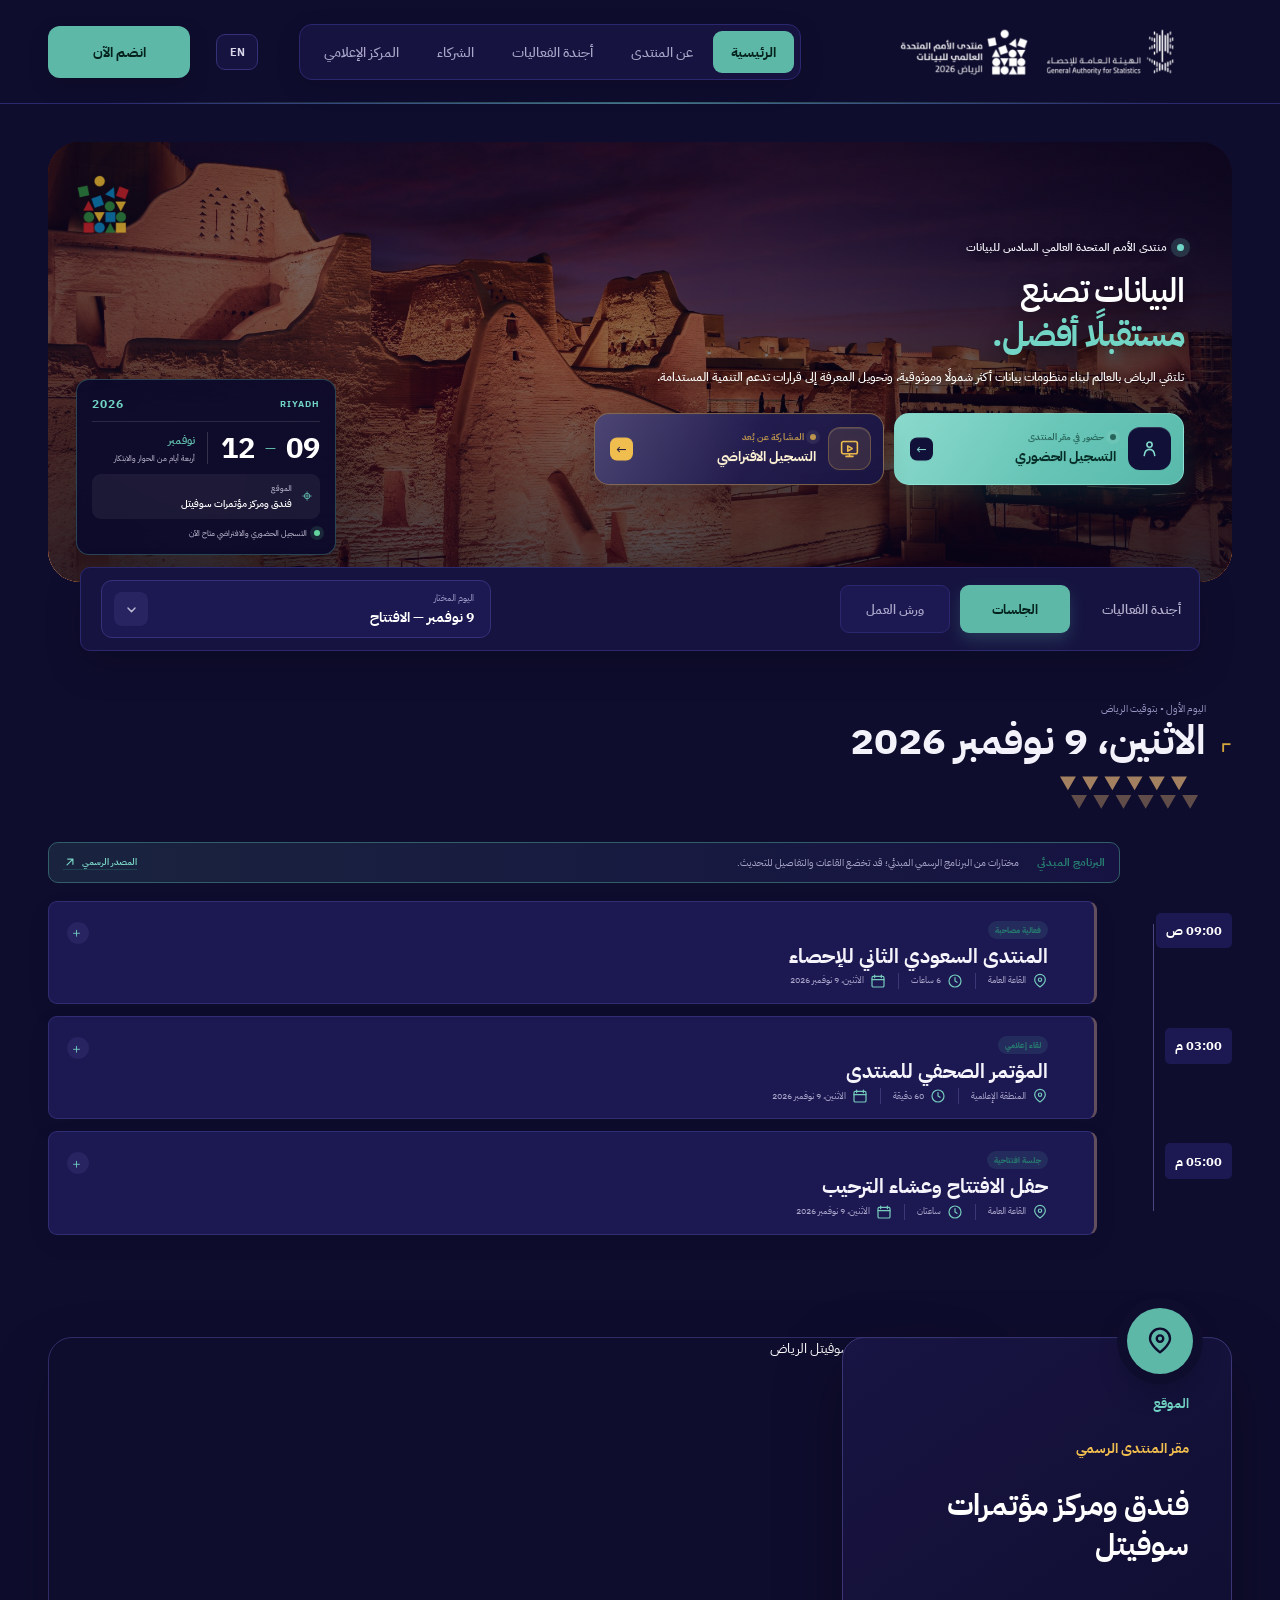
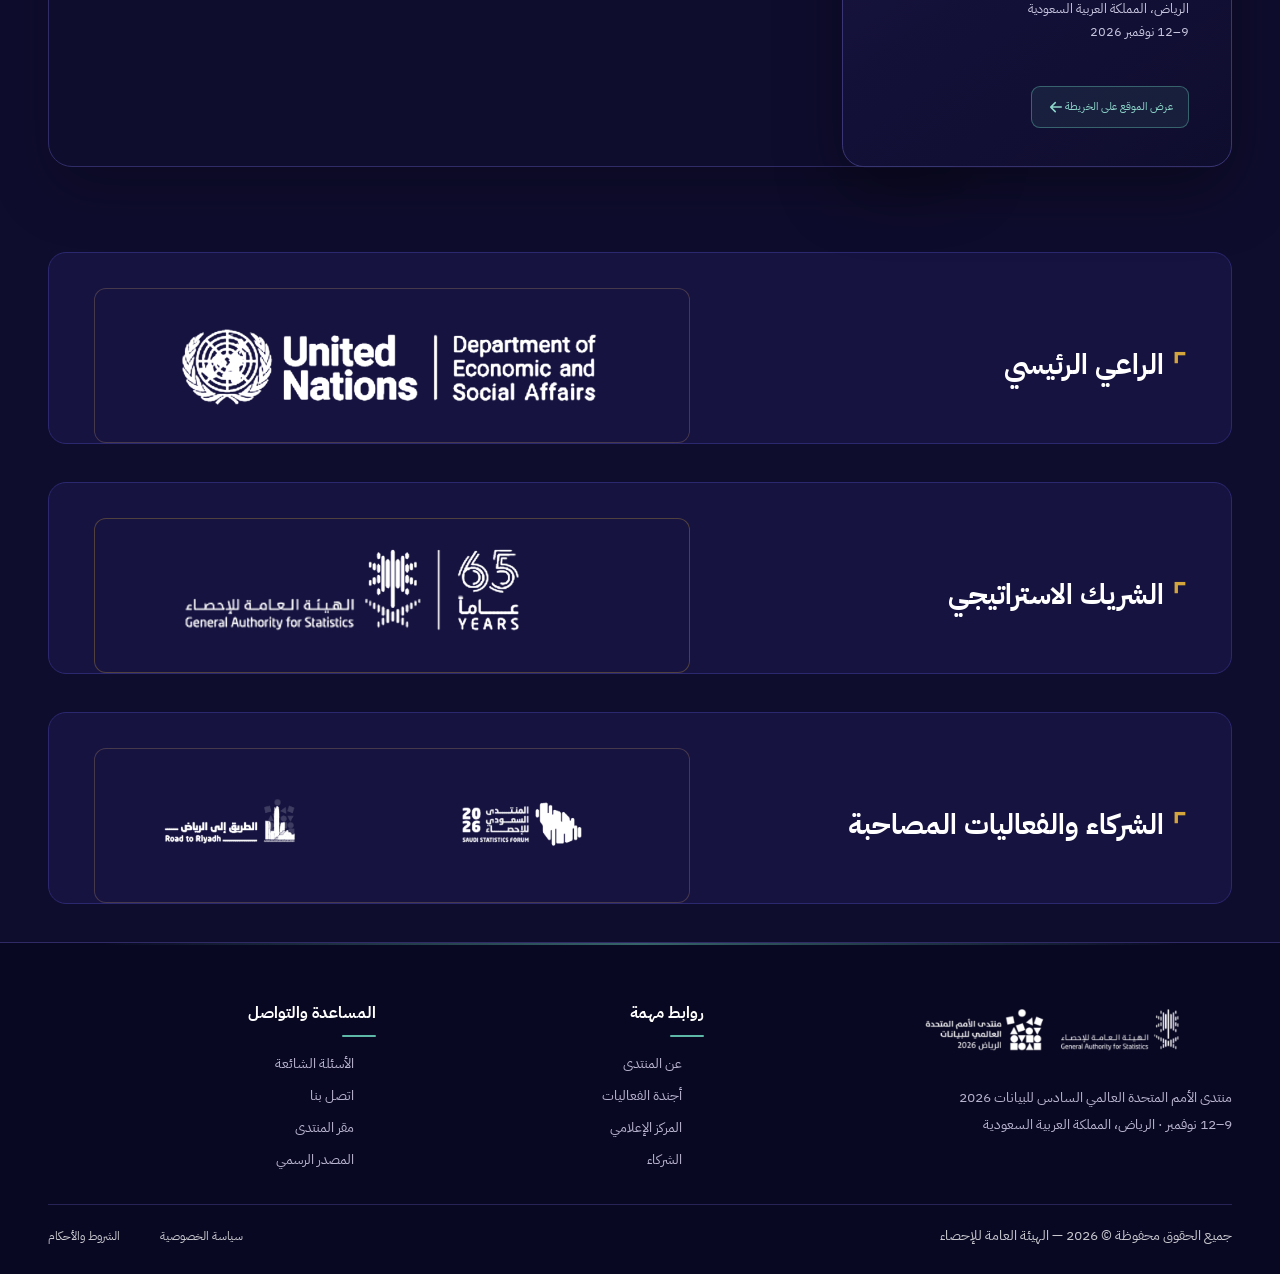
==== index.html @ 8180a937 "Add files via upload" ====
<!doctype html><html lang="ar" dir="rtl"><head><meta charset="UTF-8"><meta name="viewport" content="width=device-width,initial-scale=1"><meta name="theme-color" content="#0f0d2e"><title>منتدى الأمم المتحدة العالمي السادس للبيانات 2026</title><link rel="preconnect" href="https://fonts.googleapis.com"><link rel="preconnect" href="https://fonts.gstatic.com" crossorigin><link href="https://fonts.googleapis.com/css2?family=IBM+Plex+Sans+Arabic:wght@400;500;600;700&display=swap" rel="stylesheet"><link rel="stylesheet" href="styles.css?v=51"></head><body>
<header><nav class="wrap"><a class="official-logos split-lockup" href="#top" aria-label="المنتدى العالمي للبيانات والهيئة العامة للإحصاء"><img class="logo-part gastat-part" src="assets/gastat-logo-white.png?v=10" alt="شعار الهيئة العامة للإحصاء"><img class="logo-part forum-part" src="assets/forum-logo-ar-white.png?v=10" alt="شعار منتدى الأمم المتحدة العالمي للبيانات"></a><div class="links"><a href="#top">الرئيسية</a><a href="about.html">عن المنتدى</a><a href="#agenda">أجندة الفعاليات</a><a href="#partners">الشركاء</a><a href="media.html">المركز الإعلامي</a></div><a class="lang-switch" href="index-en.html" lang="en" hreflang="en">EN</a><a class="join" href="https://indico.un.org/event/1021645/registrations/24259/" target="_blank" rel="noopener">انضم الآن</a><button class="menu" aria-label="القائمة">☰</button></nav></header>
<main id="top"><section class="hero hero-v2 wrap"><div class="hero-video" aria-hidden="true"><video class="hero-layer hero-clip active" poster="assets/main-banner.jpg" muted playsinline preload="auto"><source src="assets/forum-hero.mp4?v=48" type="video/mp4"></video><video class="hero-layer hero-clip" muted playsinline preload="auto"><source src="assets/saudi-statistics-forum-2025.mp4?v=48" type="video/mp4"></video></div><div class="hero-shade"></div><img class="hero-color-logo" src="assets/forum-mark-color.png?v=1" alt="شعار منتدى الأمم المتحدة العالمي للبيانات، الرياض 2026"><div class="hero-v2-content"><div class="hero-badge"><i></i><span>منتدى الأمم المتحدة العالمي السادس للبيانات</span></div><h1>البيانات تصنع<br><strong>مستقبلًا أفضل.</strong></h1><p>تلتقي الرياض بالعالم لبناء منظومات بيانات أكثر شمولًا وموثوقية، وتحويل المعرفة إلى قرارات تدعم التنمية المستدامة.</p><div class="hero-registration-modes" aria-label="خيارات التسجيل"><button type="button" class="registration-mode in-person open-form"><span class="mode-icon"><svg viewBox="0 0 24 24" aria-hidden="true"><circle cx="12" cy="7.5" r="3"/><path d="M6 20c.5-4.8 2.5-7 6-7s5.5 2.2 6 7"/></svg></span><span><small>حضور في مقر المنتدى</small><b>التسجيل الحضوري</b></span></button><button type="button" class="registration-mode virtual open-form"><span class="mode-icon"><svg viewBox="0 0 24 24" aria-hidden="true"><rect x="3" y="4" width="18" height="14" rx="2"/><path d="M8 21h8M12 18v3M10 9l5 3-5 3z"/></svg></span><span><small>المشاركة عن بُعد</small><b>التسجيل الافتراضي</b></span></button></div></div><aside class="event-ticket"><div class="ticket-top"><span>RIYADH</span><b>2026</b></div><div class="ticket-date"><strong>09</strong><i>—</i><strong>12</strong><div><b>نوفمبر</b><small>أربعة أيام من الحوار والابتكار</small></div></div><div class="ticket-place"><span>⌖</span><div><small>الموقع</small><b>فندق ومركز مؤتمرات سوفيتل</b></div></div><div class="ticket-status"><i></i> التسجيل الحضوري والافتراضي متاح الآن</div></aside><div class="hero-index">06 <span>النسخة السادسة</span></div></section>
<section class="toolbar wrap"><div class="filter"><span>أجندة الفعاليات</span><button class="active" data-kind="session">الجلسات</button><button data-kind="workshop">ورش العمل</button></div><div class="day-picker"><label for="programme-day">اختر اليوم</label><select id="programme-day" aria-label="اختيار اليوم"><option>9 نوفمبر — الافتتاح</option><option selected>10 نوفمبر — البرنامج الرئيسي</option><option>11 نوفمبر</option><option>12 نوفمبر — الختام</option></select><span aria-hidden="true">⌄</span></div></section>
<section class="agenda wrap" id="agenda"><div class="title"><span class="corner">⌜</span><div><small>البرنامج الرئيسي • بتوقيت الرياض</small><h2>الثلاثاء، 10 نوفمبر 2026</h2></div></div><div class="program-note"><b>البرنامج المبدئي</b><span>مختارات من البرنامج الرسمي المنشور في 22 يوليو 2026. قد تخضع القاعات والتفاصيل للتحديث.</span><a href="https://unstats.un.org/unsd/undataforum/programme/" target="_blank" rel="noopener">المصدر الرسمي <svg class="inline-arrow" viewBox="0 0 24 24" aria-hidden="true"><path d="M7 17 17 7M8 7h9v9"/></svg></a></div><div class="timeline">
<article class="event open" data-kind="session"><time>09:00 <small>ص</small></time><div class="card"><button class="expand">−</button><div class="event-head"><span>جلسة افتتاحية</span><h3>الترحيب والكلمة الافتتاحية</h3><p class="session-meta"><span><svg viewBox="0 0 24 24" aria-hidden="true"><path d="M20 10c0 5-8 11-8 11S4 15 4 10a8 8 0 1 1 16 0Z"/><circle cx="12" cy="10" r="2.5"/></svg>القاعة العامة</span><span><svg viewBox="0 0 24 24" aria-hidden="true"><circle cx="12" cy="12" r="9"/><path d="M12 7v5l3 2"/></svg>15 دقيقة</span><span><svg viewBox="0 0 24 24" aria-hidden="true"><rect x="3" y="5" width="18" height="16" rx="2"/><path d="M7 3v4M17 3v4M3 10h18"/></svg>الثلاثاء 10 نوفمبر</span></p></div><div class="details"><div class="speaker"><span class="avatar">سن</span><div><small>المتحدث</small><b>الهيئة العامة للإحصاء</b><p>المملكة العربية السعودية</p></div></div><div class="speaker"><span class="avatar alt">مخ</span><div><small>يدير الحوار</small><b>شعبة الإحصاءات في الأمم المتحدة</b><p>إدارة الشؤون الاقتصادية والاجتماعية</p></div></div></div></div></article>
<article class="event" data-kind="session"><time>09:15 <small>ص</small></time><div class="card"><button class="expand">＋</button><div class="event-head"><span>حوار قادة</span><h3>قياس التقدم نحو التنمية المستدامة حتى عام 2030 وما بعده</h3><p class="session-meta"><span><svg viewBox="0 0 24 24" aria-hidden="true"><path d="M20 10c0 5-8 11-8 11S4 15 4 10a8 8 0 1 1 16 0Z"/><circle cx="12" cy="10" r="2.5"/></svg>القاعة العامة</span><span><svg viewBox="0 0 24 24" aria-hidden="true"><circle cx="12" cy="12" r="9"/><path d="M12 7v5l3 2"/></svg>75 دقيقة</span><span><svg viewBox="0 0 24 24" aria-hidden="true"><rect x="3" y="5" width="18" height="16" rx="2"/><path d="M7 3v4M17 3v4M3 10h18"/></svg>الثلاثاء 10 نوفمبر</span></p></div><div class="details"><p>جلسة عامة تقودها لجنة برنامج منتدى الأمم المتحدة العالمي للبيانات.</p></div></div></article>
<article class="event" data-kind="workshop"><time>10:50 <small>ص</small></time><div class="card"><button class="expand">＋</button><div class="event-head"><span>ورشة عمل</span><h3>من البيانات إلى جودة الحياة: ذكاء الأحياء السكنية</h3><p class="session-meta"><span><svg viewBox="0 0 24 24" aria-hidden="true"><path d="M20 10c0 5-8 11-8 11S4 15 4 10a8 8 0 1 1 16 0Z"/><circle cx="12" cy="10" r="2.5"/></svg>القاعة 1</span><span><svg viewBox="0 0 24 24" aria-hidden="true"><circle cx="12" cy="12" r="9"/><path d="M12 7v5l3 2"/></svg>60 دقيقة</span><span><svg viewBox="0 0 24 24" aria-hidden="true"><rect x="3" y="5" width="18" height="16" rx="2"/><path d="M7 3v4M17 3v4M3 10h18"/></svg>الثلاثاء 10 نوفمبر</span></p></div><div class="details"><p>تحسين مستويات المعيشة وتوطين أهداف التنمية المستدامة ودعم القرارات الحضرية.</p></div></div></article>
<article class="event" data-kind="session"><time>11:50 <small>ص</small></time><div class="card"><button class="expand">＋</button><div class="event-head"><span>جلسة رئيسية</span><h3>تعزيز الضمانات الأخلاقية والشفافية في تقنيات البيانات المتقدمة</h3><p class="session-meta"><span><svg viewBox="0 0 24 24" aria-hidden="true"><path d="M20 10c0 5-8 11-8 11S4 15 4 10a8 8 0 1 1 16 0Z"/><circle cx="12" cy="10" r="2.5"/></svg>القاعة 3</span><span><svg viewBox="0 0 24 24" aria-hidden="true"><circle cx="12" cy="12" r="9"/><path d="M12 7v5l3 2"/></svg>90 دقيقة</span><span><svg viewBox="0 0 24 24" aria-hidden="true"><rect x="3" y="5" width="18" height="16" rx="2"/><path d="M7 3v4M17 3v4M3 10h18"/></svg>الثلاثاء 10 نوفمبر</span></p></div><div class="details"><p>مناقشة آليات عملية لتطبيق الأخلاقيات والشفافية عبر دورة حياة البيانات.</p></div></div></article>
<article class="event" data-kind="session"><time>02:20 <small>م</small></time><div class="card"><button class="expand">＋</button><div class="event-head"><span>حلقة نقاش</span><h3>الذكاء الاصطناعي يبدأ بالجاهزية: البيانات والأفراد والمؤسسات</h3><p class="session-meta"><span><svg viewBox="0 0 24 24" aria-hidden="true"><path d="M20 10c0 5-8 11-8 11S4 15 4 10a8 8 0 1 1 16 0Z"/><circle cx="12" cy="10" r="2.5"/></svg>القاعة 2</span><span><svg viewBox="0 0 24 24" aria-hidden="true"><circle cx="12" cy="12" r="9"/><path d="M12 7v5l3 2"/></svg>80 دقيقة</span><span><svg viewBox="0 0 24 24" aria-hidden="true"><rect x="3" y="5" width="18" height="16" rx="2"/><path d="M7 3v4M17 3v4M3 10h18"/></svg>الثلاثاء 10 نوفمبر</span></p></div><div class="details"><p>نقاش حول متطلبات الجاهزية المؤسسية والبشرية والبيانية قبل تبني الذكاء الاصطناعي.</p></div></div></article>
<article class="event" data-kind="workshop"><time>03:40 <small>م</small></time><div class="card"><button class="expand">＋</button><div class="event-head"><span>ورشة عمل</span><h3>مختبر جودة البيانات الإدارية لأهداف التنمية المستدامة</h3><p class="session-meta"><span><svg viewBox="0 0 24 24" aria-hidden="true"><path d="M20 10c0 5-8 11-8 11S4 15 4 10a8 8 0 1 1 16 0Z"/><circle cx="12" cy="10" r="2.5"/></svg>قاعة التعلّم</span><span><svg viewBox="0 0 24 24" aria-hidden="true"><circle cx="12" cy="12" r="9"/><path d="M12 7v5l3 2"/></svg>60 دقيقة</span><span><svg viewBox="0 0 24 24" aria-hidden="true"><rect x="3" y="5" width="18" height="16" rx="2"/><path d="M7 3v4M17 3v4M3 10h18"/></svg>الثلاثاء 10 نوفمبر</span></p></div><div class="details"><p>مختبر تطبيقي لتحسين جودة البيانات الإدارية واستخدامها في اتخاذ قرارات أفضل.</p></div></div></article>
<article class="event" data-kind="session"><time>04:00 <small>م</small></time><div class="card"><button class="expand">＋</button><div class="event-head"><span>جلسة ختامية</span><h3>ترسيخ الثقة في أوقات عدم اليقين</h3><p class="session-meta"><span><svg viewBox="0 0 24 24" aria-hidden="true"><path d="M20 10c0 5-8 11-8 11S4 15 4 10a8 8 0 1 1 16 0Z"/><circle cx="12" cy="10" r="2.5"/></svg>القاعة العامة</span><span><svg viewBox="0 0 24 24" aria-hidden="true"><circle cx="12" cy="12" r="9"/><path d="M12 7v5l3 2"/></svg>60 دقيقة</span><span><svg viewBox="0 0 24 24" aria-hidden="true"><rect x="3" y="5" width="18" height="16" rx="2"/><path d="M7 3v4M17 3v4M3 10h18"/></svg>الثلاثاء 10 نوفمبر</span></p></div><div class="details"><p>جلسة عامة حول تجديد الثقة في البيانات والإحصاءات الرسمية في بيئة سريعة التغير.</p></div></div></article>

<article class="event" data-kind="workshop"><time>10:00 <small>ص</small></time><div class="card"><button class="expand">＋</button><div class="event-head"><span>الطريق إلى الرياض • ورشة</span><h3>مستقبل مسوح الأسر المعيشية في ظل المشهد المتغير للبيانات والسياسات</h3><p class="session-meta"><span><svg viewBox="0 0 24 24" aria-hidden="true"><path d="M20 10c0 5-8 11-8 11S4 15 4 10a8 8 0 1 1 16 0Z"/><circle cx="12" cy="10" r="2.5"/></svg>حضوري</span><span><svg viewBox="0 0 24 24" aria-hidden="true"><circle cx="12" cy="12" r="9"/><path d="M12 7v5l3 2"/></svg>90 دقيقة</span><span><svg viewBox="0 0 24 24" aria-hidden="true"><rect x="3" y="5" width="18" height="16" rx="2"/><path d="M7 3v4M17 3v4M3 10h18"/></svg>الرياض</span></p></div><div class="details"><p>ورشة تطبيقية لتبادل الممارسات الإحصائية وبناء قدرات الفرق في إنتاج بيانات موثوقة وقابلة للاستخدام.</p></div></div></article>
<article class="event" data-kind="session"><time>11:45 <small>ص</small></time><div class="card"><button class="expand">＋</button><div class="event-head"><span>الطريق إلى الرياض • جلسة</span><h3>من إشبيلية إلى الرياض: تمويل نظم البيانات</h3><p class="session-meta"><span><svg viewBox="0 0 24 24" aria-hidden="true"><path d="M20 10c0 5-8 11-8 11S4 15 4 10a8 8 0 1 1 16 0Z"/><circle cx="12" cy="10" r="2.5"/></svg>حضوري</span><span><svg viewBox="0 0 24 24" aria-hidden="true"><circle cx="12" cy="12" r="9"/><path d="M12 7v5l3 2"/></svg>50 دقيقة</span><span><svg viewBox="0 0 24 24" aria-hidden="true"><rect x="3" y="5" width="18" height="16" rx="2"/><path d="M7 3v4M17 3v4M3 10h18"/></svg>الرياض</span></p></div><div class="details"><p>حوار يربط المؤشرات الإحصائية بتجارب الناس واحتياجات المجتمع وجودة الحياة.</p></div></div></article>
<article class="event" data-kind="workshop"><time>01:00 <small>م</small></time><div class="card"><button class="expand">＋</button><div class="event-head"><span>الطريق إلى الرياض • هاكاثون</span><h3>التعلم الآلي والذكاء الاصطناعي للإحصاءات الرسمية</h3><p class="session-meta"><span><svg viewBox="0 0 24 24" aria-hidden="true"><path d="M20 10c0 5-8 11-8 11S4 15 4 10a8 8 0 1 1 16 0Z"/><circle cx="12" cy="10" r="2.5"/></svg>هجين</span><span><svg viewBox="0 0 24 24" aria-hidden="true"><circle cx="12" cy="12" r="9"/><path d="M12 7v5l3 2"/></svg>تحدٍ ابتكاري</span><span><svg viewBox="0 0 24 24" aria-hidden="true"><rect x="3" y="5" width="18" height="16" rx="2"/><path d="M7 3v4M17 3v4M3 10h18"/></svg>الرياض</span></p></div><div class="details"><p>مساحة تنافسية لتطوير نماذج وحلول قابلة للتطبيق باستخدام الذكاء الاصطناعي وتحليلات البيانات.</p></div></div></article>
<article class="event" data-kind="session"><time>03:15 <small>م</small></time><div class="card"><button class="expand">＋</button><div class="event-head"><span>الطريق إلى الرياض • جلسة</span><h3>من البيانات المجزأة إلى قرارات أفضل: ربط بيانات الأزمات</h3><p class="session-meta"><span><svg viewBox="0 0 24 24" aria-hidden="true"><path d="M20 10c0 5-8 11-8 11S4 15 4 10a8 8 0 1 1 16 0Z"/><circle cx="12" cy="10" r="2.5"/></svg>افتراضي</span><span><svg viewBox="0 0 24 24" aria-hidden="true"><circle cx="12" cy="12" r="9"/><path d="M12 7v5l3 2"/></svg>45 دقيقة</span><span><svg viewBox="0 0 24 24" aria-hidden="true"><rect x="3" y="5" width="18" height="16" rx="2"/><path d="M7 3v4M17 3v4M3 10h18"/></svg>عبر الإنترنت</span></p></div><div class="details"><p>استعراض أساليب ومصادر جديدة ترفع سرعة وجودة إنتاج الإحصاءات الرسمية.</p></div></div></article>
<article class="event" data-kind="session"><time>04:30 <small>م</small></time><div class="card"><button class="expand">＋</button><div class="event-head"><span>الطريق إلى الرياض • جلسة</span><h3>العمل المناخي القائم على البيانات: من الرصد إلى السياسات</h3><p class="session-meta"><span><svg viewBox="0 0 24 24" aria-hidden="true"><path d="M20 10c0 5-8 11-8 11S4 15 4 10a8 8 0 1 1 16 0Z"/><circle cx="12" cy="10" r="2.5"/></svg>حضوري</span><span><svg viewBox="0 0 24 24" aria-hidden="true"><circle cx="12" cy="12" r="9"/><path d="M12 7v5l3 2"/></svg>45 دقيقة</span><span><svg viewBox="0 0 24 24" aria-hidden="true"><rect x="3" y="5" width="18" height="16" rx="2"/><path d="M7 3v4M17 3v4M3 10h18"/></svg>الرياض</span></p></div><div class="details"><p>كيف تدعم البيانات أهداف الاستدامة، وتحوّل القياس الدقيق إلى تدخلات ذات أثر طويل المدى.</p></div></div></article>
</div></section>
<section class="location venue-showcase wrap"><div class="venue-photo"><img src="assets/riyadh-skyline-geographic-hero.png" alt="أفق مدينة الرياض وقت الغروب"></div><div class="venue-card"><span class="venue-pin"><svg viewBox="0 0 24 24" aria-hidden="true"><path d="M20 10c0 5.2-8 11-8 11S4 15.2 4 10a8 8 0 1 1 16 0Z"/><circle cx="12" cy="10" r="2.6"/></svg></span><small>الموقع</small><p class="venue-label">مقر المنتدى الرسمي</p><h2>فندق ومركز مؤتمرات سوفيتل</h2><p>الرياض، المملكة العربية السعودية<br>9–12 نوفمبر 2026</p><a href="https://www.google.com/maps/search/?api=1&amp;query=24.7057458%2C46.6547231" target="_blank" rel="noopener">عرض الموقع على الخريطة <svg class="link-arrow" viewBox="0 0 24 24" aria-hidden="true"><path d="M19 12H5M11 6l-6 6 6 6"/></svg></a></div></section>
<section class="partners wrap" id="partners"><article><h2><span>⌜</span> الراعي الرئيسي</h2><div class="real-logo-box"><img src="assets/partner-un-white.png" alt="الأمم المتحدة وإدارة الشؤون الاقتصادية والاجتماعية"></div></article><article><h2><span>⌜</span> الشريك الاستراتيجي</h2><div class="real-logo-box"><img src="assets/partner-gastat-white.png" alt="الهيئة العامة للإحصاء"></div></article><article><h2><span>⌜</span> الشركاء والفعاليات المصاحبة</h2><div class="real-logo-box events-logos"><img src="assets/partner-events-white.png" alt="الطريق إلى الرياض والمنتدى السعودي للإحصاء"></div></article></section>
</main><footer class="site-footer"><div class="wrap"><div class="footer-main"><div class="footer-brand"><a class="footer-logos split-lockup" href="index.html" aria-label="منتدى الأمم المتحدة العالمي للبيانات والهيئة العامة للإحصاء"><img class="logo-part gastat-part" src="assets/gastat-logo-white.png?v=10" alt="شعار الهيئة العامة للإحصاء"><img class="logo-part forum-part" src="assets/forum-logo-ar-white.png?v=10" alt="شعار المنتدى"></a><p>منتدى الأمم المتحدة العالمي السادس للبيانات 2026<br>9–12 نوفمبر · الرياض، المملكة العربية السعودية</p></div><div class="footer-column"><h3>روابط مهمة</h3><nav><a href="about.html">عن المنتدى</a><a href="index.html#agenda">أجندة الفعاليات</a><a href="media.html">المركز الإعلامي</a><a href="index.html#partners">الشركاء</a></nav></div><div class="footer-column"><h3>المساعدة والتواصل</h3><nav><a href="about.html#faq">الأسئلة الشائعة</a><a href="#">اتصل بنا</a><a href="#">مقر المنتدى</a><a href="https://www.stats.gov.sa/ar/united-nations-world-data-forum" target="_blank" rel="noopener">المصدر الرسمي</a></nav></div></div><div class="footer-bottom"><p>جميع الحقوق محفوظة © 2026 — الهيئة العامة للإحصاء</p><div class="footer-bottom-links"><a href="#">سياسة الخصوصية</a><a href="#">الشروط والأحكام</a></div></div></div></footer>
<dialog id="registration"><button class="close">×</button><div class="form-title"><small>تسجيل الاهتمام</small><h2>كن جزءًا من الحدث</h2><p>سنرسل لك إشعارًا عند فتح التسجيل الرسمي.</p></div><form><label>الاسم الكامل *<input required autocomplete="name"></label><div class="row"><label>البريد الإلكتروني *<input type="email" required autocomplete="email"></label><label>رقم الجوال *<input type="tel" required></label></div><label>الجهة<input></label><label>الصفة *<select required><option value="">اختر الصفة</option><option>قيادي / صانع قرار</option><option>مختص بيانات وتقنية</option><option>باحث أو أكاديمي</option><option>طالب أو طالبة</option><option>أخرى</option></select></label><label class="consent"><input type="checkbox" required> أوافق على استخدام بياناتي للتواصل حول المنتدى.</label><button class="primary" type="submit">إرسال الطلب <svg class="inline-arrow" viewBox="0 0 24 24" aria-hidden="true"><path d="M19 12H5m6-6-6 6 6 6"/></svg></button></form><div class="success" hidden><i>✓</i><h2>تم تسجيل اهتمامك</h2><p>شكرًا لك، سنتواصل معك عند فتح التسجيل.</p><button class="primary done">العودة للموقع</button></div></dialog><script src="script.js?v=50"></script></body></html>
---- styles.css ----
:root{--bg:#0f0d2e;--panel:#161340;--panel2:#1c1852;--line:#2c2870;--text:#f3f2fb;--sub:#9a97c4;--accent:#5db8a8;--accent-ink:#04211c;--soft:#15123a;--paper:#f4f2fb;--orange:#d3a53c}*{box-sizing:border-box}html{scroll-behavior:smooth}body{margin:0;font-family:'IBM Plex Sans Arabic',sans-serif;background:var(--paper);color:var(--bg)}.wrap{width:min(1120px,calc(100% - 40px));margin:auto}button,input,select{font:inherit}header{height:76px;background:var(--paper);display:flex;align-items:center;border-bottom:1px solid rgba(44,40,112,.12)}nav{display:flex;align-items:center;height:100%;gap:45px}.official-logos{display:block;width:335px;height:62px;overflow:hidden;position:relative;flex:0 0 335px}.official-logos img{position:absolute;left:0;top:0;width:1056px;height:auto;max-width:none}.identity{display:flex;align-items:center;gap:12px;text-decoration:none;color:inherit}.identity>span:last-child{display:flex;flex-direction:column;line-height:1.25}.identity b{font-size:14px}.identity small{font-size:8px;letter-spacing:.08em;color:var(--sub2,#6f6ba3)}.mark{font-size:27px;color:var(--accent);transform:rotate(90deg)}.links{display:flex;gap:32px;margin:auto}.links a{font-size:12px;color:#4c496f;text-decoration:none}.join{border:0;border-radius:9px;background:var(--accent);color:var(--accent-ink);font-size:12px;font-weight:700;padding:11px 19px;cursor:pointer}.menu{display:none;border:0;background:none;font-size:24px}.hero{height:430px;margin-top:48px;border-radius:38px;overflow:hidden;background:linear-gradient(120deg,var(--bg),#181447 67%,#222060);color:#fff;position:relative;padding:65px 70px;display:flex;align-items:center}.hero:before{content:'';position:absolute;inset:0;background:radial-gradient(circle at 24% 85%,rgba(93,184,168,.23),transparent 32%),linear-gradient(90deg,transparent 49%,rgba(255,255,255,.04) 50%,transparent 51%);background-size:auto,80px 80px}.hero-copy{width:61%;position:relative;z-index:2}.kicker{color:var(--accent);font-size:14px;font-weight:600}.hero h1{font-size:32px;line-height:1.35;margin:14px 0}.hero h1 strong{color:var(--accent)}.hero p{font-size:13px;line-height:1.85;color:#c8c6df;max-width:590px}.primary{border:0;border-radius:9px;background:var(--accent);color:var(--accent-ink);padding:12px 18px;font-size:13px;font-weight:700;cursor:pointer}.primary b{margin-right:28px}.hero-art{position:absolute;left:40px;top:0;width:37%;height:100%;overflow:hidden}.big-ring{position:absolute;width:360px;height:360px;border-radius:50%;border:42px solid var(--accent);left:-105px;top:-65px;opacity:.92}.big-ring:after{content:'';position:absolute;inset:45px;border:2px dashed rgba(255,255,255,.28);border-radius:50%}.pixels{position:absolute;bottom:48px;left:15px;display:grid;grid-template-columns:repeat(3,25px);gap:8px}.pixels i{width:25px;height:25px;background:var(--orange)}.pixels i:nth-child(2),.pixels i:nth-child(5){opacity:.55}.pixels i:nth-child(3),.pixels i:nth-child(4){opacity:.22}.hero-art>span{position:absolute;bottom:50px;left:122px;font-size:16px;color:#cbc9e4}.hero-art>span b{font-size:44px;color:#fff}.date{position:absolute;bottom:28px;right:70px;border-right:2px solid var(--accent);padding-right:14px;display:flex;gap:15px;align-items:center}.date strong{font-size:23px;color:var(--accent)}.date span{font-size:10px;color:#aaa8c6}.toolbar{background:#fff;border:1px solid #dedcf0;border-radius:12px;min-height:66px;margin-top:-15px;position:relative;z-index:3;display:flex;align-items:center;padding:10px 16px;box-shadow:0 8px 24px rgba(15,13,46,.06)}.filter{display:flex;align-items:center;gap:8px;flex:1}.filter>span{color:#777394;font-size:12px;margin-left:16px}.filter button{border:0;background:transparent;padding:10px 21px;border-radius:7px;color:#777394;font-size:11px;cursor:pointer}.filter button.active{background:var(--accent);color:var(--accent-ink);font-weight:700}.toolbar select{width:245px;border:1px solid #dedcf0;border-radius:8px;padding:10px 14px;color:#49466a;background:white;font-size:11px}.agenda{padding:50px 0 105px}.title{display:flex;gap:14px;align-items:start;margin:0 0 25px}.title small{color:#7a7695}.title h2{font-size:36px;margin:1px 0;color:var(--bg)}.corner,.partners h2 span{color:var(--orange);font-size:30px}.timeline{position:relative}.timeline:before{content:'';position:absolute;right:78px;top:23px;bottom:24px;width:1px;background:#8e8aac}.event{position:relative;display:grid;grid-template-columns:115px 1fr;gap:18px;margin-bottom:14px}.event time{position:relative;z-index:2;align-self:start;justify-self:start;background:var(--panel2);color:white;border-radius:6px;padding:8px 10px;font-size:11px;font-weight:700}.event time small{color:var(--accent)}.card{position:relative;border:1px solid #dedcf0;border-radius:11px;background:white;min-height:91px;padding:20px 54px 17px 22px;box-shadow:0 3px 10px rgba(15,13,46,.025)}.expand{position:absolute;right:18px;top:22px;border:0;background:none;color:var(--orange);font-size:17px;cursor:pointer}.event-head>span{font-size:9px;color:var(--accent);font-weight:700}.event h3{font-size:16px;margin:3px 0 5px;color:#27244f}.event-head p{font-size:10px;color:#8985a3;margin:0}.details{display:none;border-top:1px solid #e8e6f2;margin-top:18px;padding-top:22px}.event.open .details{display:flex;gap:60px}.speaker{display:flex;gap:12px;align-items:center}.avatar{width:55px;height:55px;border-radius:10px;display:grid;place-items:center;background:linear-gradient(145deg,var(--accent),#317b71);color:#fff;font-weight:700}.avatar.alt{background:linear-gradient(145deg,var(--orange),#806523)}.speaker small{display:block;color:#8d89a6;font-size:8px}.speaker b{font-size:11px}.speaker p,.details>p{margin:3px 0;color:#817d9c;font-size:9px}.event.filtered{display:none}.location{background:linear-gradient(100deg,#0e0c31,#252159);border-radius:25px;min-height:205px;color:white;padding:45px 55px;display:flex;align-items:center;justify-content:space-between}.location>div{display:flex;gap:18px}.location>div>span{font-size:30px;color:var(--accent)}.location small{color:var(--accent)}.location h2{font-size:28px;margin:3px 0}.location p{font-size:11px;color:#aaa7c9}.location a{color:var(--accent);border:1px solid #4b477b;border-radius:8px;text-decoration:none;padding:12px 18px;font-size:11px}.partners{padding:85px 0}.partners article{min-height:180px;border:1px solid #dedcf0;background:#eceaf7;border-radius:22px;margin-bottom:38px;padding:35px 45px;display:grid;grid-template-columns:1fr 1.2fr;align-items:center}.partners h2{font-size:28px;margin:0}.logo-box{text-align:center;color:#aba8c2}.logo-box b{font-size:25px;display:block}.logo-box small{font-size:10px}.logos{display:grid;grid-template-columns:1fr 1fr;gap:20px}.logos span{text-align:center;border:1px dashed #c3c0d7;color:#aaa6c1;padding:17px;border-radius:8px;font-size:12px}footer{background:#08071b;color:#fff;padding:60px 0 25px}footer>.wrap{display:flex;align-items:center;justify-content:space-between}footer p,footer a{color:#777394;font-size:9px}footer a{margin-right:22px;text-decoration:none}dialog{width:min(650px,calc(100% - 26px));padding:0;border:0;border-radius:18px;background:var(--paper);color:var(--bg);box-shadow:0 30px 90px #0008}dialog::backdrop{background:#08071be6;backdrop-filter:blur(4px)}.close{position:absolute;left:20px;top:17px;border:1px solid #4d497e;background:none;color:white;width:38px;height:38px;border-radius:50%;font-size:23px;cursor:pointer}.form-title{background:var(--bg);color:white;padding:38px 45px 32px}.form-title small{color:var(--accent)}.form-title h2{font-size:34px;margin:7px 0}.form-title p{color:var(--sub);margin:0;font-size:12px}form{padding:30px 45px 38px}form label{display:block;font-size:11px;font-weight:600;margin-bottom:15px}form input:not([type=checkbox]),form select{display:block;width:100%;height:46px;border:1px solid #d7d4e8;border-radius:7px;background:#fff;margin-top:6px;padding:0 12px;color:var(--bg)}form .row{display:grid;grid-template-columns:1fr 1fr;gap:15px}.consent{color:#716d8e;font-weight:400}.consent input{accent-color:var(--accent)}form>.primary{width:100%}.success{text-align:center;padding:75px 35px}.success i{display:grid;place-items:center;width:66px;height:66px;border-radius:50%;background:var(--accent);margin:auto;font-style:normal;font-size:30px}.success h2{font-size:30px}.success p{color:#777394}.success[hidden]{display:none}
@media(max-width:750px){.official-logos{width:230px;height:52px;flex-basis:230px}.official-logos img{width:780px}.wrap{width:min(100% - 24px,1120px)}header{height:66px}.links,.join{display:none}.menu{display:block;margin-right:auto}.hero{margin-top:20px;height:500px;padding:42px 28px;align-items:flex-start}.hero-copy{width:100%;z-index:2}.hero h1{font-size:30px;line-height:1.35}.hero-art{width:65%;height:45%;top:auto;bottom:0;left:-20px;opacity:.65}.date{right:28px;bottom:25px}.toolbar{display:block;margin-top:10px}.filter{overflow:auto}.filter>span{display:none}.toolbar select{width:100%;margin-top:8px}.agenda{padding-top:35px}.title h2{font-size:27px}.timeline:before{right:47px}.event{grid-template-columns:75px 1fr;gap:9px}.event time{font-size:9px;padding:7px}.card{padding:16px 40px 14px 12px}.expand{right:12px;top:17px}.event h3{font-size:15px;line-height:1.55}.event.open .details{display:block}.speaker{margin-bottom:12px}.location{display:block;padding:35px 25px}.location h2{font-size:22px}.location a{display:inline-block;margin-top:18px}.partners{padding:55px 0}.partners article{grid-template-columns:1fr;padding:27px;gap:28px}.partners h2{font-size:24px}.logos{grid-template-columns:1fr 1fr}footer>.wrap{display:grid;gap:25px}footer a{margin:0 0 0 15px}form,.form-title{padding-left:24px;padding-right:24px}form .row{grid-template-columns:1fr}}

.program-note{display:flex;align-items:center;gap:18px;margin:-5px 0 24px 133px;padding:15px 18px;border-radius:10px;background:linear-gradient(90deg,rgba(93,184,168,.16),rgba(93,184,168,.04));border:1px solid rgba(93,184,168,.3)}.program-note b{color:#277d70;font-size:12px;white-space:nowrap}.program-note span{color:#716d8e;font-size:11px}.card{transition:border-color .25s,box-shadow .25s,transform .25s}.card:hover{border-color:rgba(93,184,168,.55);box-shadow:0 12px 30px rgba(15,13,46,.08);transform:translateY(-1px)}.event.open .card{border-color:var(--accent);box-shadow:0 15px 38px rgba(15,13,46,.1)}.event-head{min-height:72px;padding-left:116px}.event-photo{position:absolute;left:18px;top:14px;width:92px;height:70px;object-fit:cover;border-radius:9px;background:var(--panel2);filter:saturate(.88);transition:.3s}.event.open .event-photo{filter:saturate(1.05)}.event-head>span{display:inline-flex;padding:4px 8px;border-radius:999px;background:rgba(93,184,168,.12);color:#277d70}.expand{width:26px;height:26px;border-radius:50%!important;background:#f2f0fa!important;display:grid;place-items:center;transition:.25s}.event.open .expand{background:var(--accent)!important;color:var(--accent-ink);transform:rotate(180deg)}.details{display:block!important;max-height:0;opacity:0;overflow:hidden;border-top:0!important;margin-top:0!important;padding-top:0!important;transition:max-height .35s ease,opacity .25s,padding .35s,margin .35s}.event.open .details{max-height:260px;opacity:1;border-top:1px solid #e8e6f2!important;margin-top:18px!important;padding-top:22px!important}.details>p{font-size:11px;line-height:1.8;color:#6f6b8b;max-width:650px}@media(max-width:750px){.program-note{margin:0 84px 20px 0;display:block}.program-note b,.program-note span{display:block}.program-note span{margin-top:4px}.event-head{padding-left:0;padding-bottom:68px;min-height:128px}.event-photo{left:12px;top:auto;bottom:12px;width:72px;height:53px}.event.open .details{max-height:360px}}
.program-note a{margin-right:auto;color:#277d70;font-size:10px;font-weight:700;text-decoration:none;border-bottom:1px solid rgba(39,125,112,.35)}@media(max-width:750px){.program-note a{display:inline-block;margin-top:8px}}
.program-note a{display:inline-flex!important;align-items:center;gap:5px}.inline-arrow{display:block;flex:0 0 auto;width:14px;height:14px;fill:none;stroke:currentColor;stroke-width:2;stroke-linecap:round;stroke-linejoin:round}.primary .inline-arrow{width:16px;height:16px}.primary[type="submit"]{display:flex;align-items:center;justify-content:center;gap:10px}
.road{padding:95px 0 25px}.road-heading{display:grid;grid-template-columns:.8fr 1.2fr;gap:70px;align-items:end;border-bottom:1px solid #dcd9ec;padding-bottom:25px;margin-bottom:25px}.road-heading small{color:#277d70;font-weight:700}.road-heading h2{font-size:38px;margin:3px 0}.road-heading p{color:#716d8e;font-size:13px;line-height:1.9;margin:0}.road-grid{display:grid;grid-template-columns:1fr 1fr;gap:16px}.road-grid article{display:grid;grid-template-columns:150px 1fr;background:#fff;border:1px solid #dedcf0;border-radius:14px;overflow:hidden;min-height:165px;transition:.25s}.road-grid article:hover{transform:translateY(-3px);border-color:var(--accent);box-shadow:0 14px 32px rgba(15,13,46,.08)}.road-grid img{width:100%;height:100%;object-fit:cover}.road-grid article>div{padding:20px}.road-grid span{font-size:9px;color:#277d70;font-weight:700}.road-grid h3{font-size:17px;margin:6px 0}.road-grid p{font-size:10px;color:#777394;line-height:1.7;margin:0 0 10px}.road-grid b{font-size:9px;color:#746f98;background:#f1eff9;padding:5px 8px;border-radius:999px}.road-actions{display:flex;justify-content:flex-end;gap:12px;margin-top:20px}.road-actions a{font-size:11px;color:#277d70;text-decoration:none;border:1px solid #c9c6df;padding:11px 16px;border-radius:8px}.road-actions .register-official{background:var(--accent);border-color:var(--accent);color:var(--accent-ink);font-weight:700}@media(max-width:750px){.road{padding-top:60px}.road-heading{grid-template-columns:1fr;gap:15px}.road-heading h2{font-size:30px}.road-grid{grid-template-columns:1fr}.road-grid article{grid-template-columns:105px 1fr}.road-actions{display:grid}.road-actions a{text-align:center}}
.join,.hero-register{text-decoration:none;display:inline-flex;align-items:center}.hero-register{gap:28px}
/* Main Riyadh banner */
.hero{background-image:linear-gradient(90deg,rgba(10,8,34,.96) 0%,rgba(15,13,46,.84) 43%,rgba(15,13,46,.28) 72%,rgba(15,13,46,.12) 100%),url("assets/main-banner.jpg");background-size:cover;background-position:center 58%;}.hero:before{background:linear-gradient(180deg,rgba(0,0,0,.04),rgba(10,8,34,.32));background-size:auto}.hero-art{display:none}.hero-copy{width:62%;text-shadow:0 2px 18px rgba(0,0,0,.3)}.hero .date{background:rgba(15,13,46,.62);backdrop-filter:blur(8px);padding:10px 14px;border-radius:8px;border-right:2px solid var(--accent)}@media(max-width:750px){.hero{background-position:58% center}.hero-copy{width:100%}.hero .date{right:20px;bottom:18px}}
/* Refined identity-led hero */
header{position:sticky;top:0;z-index:30;background:rgba(244,242,251,.94);backdrop-filter:blur(16px)}.hero-v2{height:590px;margin-top:28px;padding:0;background-image:url("assets/main-banner.jpg");background-position:center 54%;isolation:isolate}.hero-v2:before{display:none}.hero-shade{position:absolute;inset:0;z-index:-1;background:linear-gradient(90deg,rgba(10,8,32,.98) 0%,rgba(15,13,46,.88) 38%,rgba(15,13,46,.35) 68%,rgba(15,13,46,.08) 100%)}.hero-shade:after{content:"";position:absolute;inset:0;background:linear-gradient(0deg,rgba(7,5,25,.46),transparent 48%)}.hero-v2-content{position:absolute;right:70px;top:50%;transform:translateY(-50%);width:54%;z-index:2}.hero-badge{display:flex;align-items:center;gap:10px;color:#d7d5e9;font-size:11px}.hero-badge i{width:7px;height:7px;border-radius:50%;background:var(--accent);box-shadow:0 0 0 5px rgba(93,184,168,.16)}.hero-v2 h1{font-size:53px;line-height:1.12;letter-spacing:-.035em;margin:22px 0 17px;text-shadow:none}.hero-v2 h1 strong{color:var(--accent)}.hero-v2 p{max-width:560px;color:#ceccdf;font-size:14px;line-height:2;margin:0}.hero-v2-actions{display:flex;align-items:center;gap:15px;margin-top:29px}.hero-v2 .primary{padding:14px 21px}.ghost-link{display:inline-flex;align-items:center;gap:25px;border:1px solid rgba(255,255,255,.28);color:#fff;text-decoration:none;border-radius:9px;padding:13px 18px;font-size:12px;transition:.25s}.ghost-link:hover{background:#fff;color:var(--bg)}.event-ticket{position:absolute;left:35px;bottom:35px;width:310px;background:rgba(15,13,46,.9);border:1px solid rgba(255,255,255,.16);border-radius:17px;color:#fff;padding:20px;backdrop-filter:blur(18px);box-shadow:0 25px 55px rgba(0,0,0,.24)}.ticket-top{display:flex;justify-content:space-between;align-items:center;padding-bottom:12px;border-bottom:1px solid rgba(255,255,255,.12);color:var(--accent);font-size:9px;letter-spacing:.12em}.ticket-top b{font-size:12px}.ticket-date{display:flex;align-items:center;gap:10px;padding:16px 0}.ticket-date>strong{font-size:37px;line-height:1}.ticket-date>i{font-style:normal;color:var(--accent)}.ticket-date>div{border-right:1px solid rgba(255,255,255,.16);padding-right:12px;margin-right:3px}.ticket-date div b,.ticket-date div small{display:block}.ticket-date div b{color:var(--accent);font-size:11px}.ticket-date div small{font-size:8px;color:#9a97c4;margin-top:3px}.ticket-place{display:flex;gap:10px;background:rgba(255,255,255,.06);border-radius:9px;padding:11px}.ticket-place>span{color:var(--accent);font-size:18px}.ticket-place small,.ticket-place b{display:block}.ticket-place small{font-size:8px;color:#9a97c4}.ticket-place b{font-size:10px;margin-top:2px}.ticket-status{font-size:8px;color:#b8b5d2;margin-top:13px;display:flex;gap:7px;align-items:center}.ticket-status i{width:6px;height:6px;border-radius:50%;background:#63d49d;box-shadow:0 0 0 4px rgba(99,212,157,.13)}.hero-index{position:absolute;left:370px;bottom:40px;color:rgba(255,255,255,.18);font-size:48px;font-weight:700;display:flex;align-items:end;gap:9px}.hero-index span{font-size:8px;font-weight:400;margin-bottom:8px;color:rgba(255,255,255,.52)}.hero-v2+.toolbar{margin-top:16px;border-radius:14px;box-shadow:none}.agenda{padding-top:65px}.agenda>.title{margin-bottom:30px}@media(max-width:750px){header{position:relative}.hero-v2{height:650px;margin-top:12px;border-radius:22px;background-position:58% center}.hero-shade{background:linear-gradient(180deg,rgba(15,13,46,.83),rgba(10,8,32,.95) 72%)}.hero-v2-content{right:24px;left:24px;top:42px;transform:none;width:auto}.hero-v2 h1{font-size:39px;margin-top:17px}.hero-v2 p{font-size:12px;line-height:1.85}.hero-v2-actions{align-items:stretch}.hero-v2-actions a{flex:1;justify-content:center;padding:12px 10px}.event-ticket{right:22px;left:22px;bottom:22px;width:auto}.hero-index{display:none}.hero-v2+.toolbar{margin-top:10px}}
/* Absher-inspired proportions and programme layout */
body{background:#f4f0fb}.wrap{width:min(1040px,calc(100% - 40px))}header{height:68px}.official-logos{width:300px;height:58px;flex-basis:300px}.official-logos img{width:960px}.links{gap:26px}.links a{font-size:11px}.join{font-size:11px;padding:9px 15px}.hero-v2{height:390px;margin-top:38px;border-radius:32px;background-position:center 57%}.hero-v2-content{right:48px;width:53%}.hero-badge{font-size:10px}.hero-v2 h1{font-size:31px;line-height:1.3;margin:13px 0 9px}.hero-v2 p{font-size:12px;line-height:1.8;max-width:490px}.hero-v2-actions{margin-top:18px}.hero-v2 .primary,.ghost-link{padding:10px 15px;font-size:10px}.event-ticket{left:28px;bottom:27px;width:260px;padding:15px;border-radius:13px}.ticket-top{padding-bottom:8px}.ticket-date{padding:10px 0}.ticket-date>strong{font-size:29px}.ticket-place{padding:8px}.ticket-status{margin-top:8px}.hero-index{display:none}.hero-v2+.toolbar{width:min(900px,calc(100% - 70px));min-height:58px;margin-top:-15px;padding:8px 12px;border-radius:10px;box-shadow:0 8px 20px rgba(15,13,46,.07)}.filter button{padding:8px 18px}.toolbar select{height:38px;padding:7px 12px}.agenda{padding-top:46px}.title{justify-content:flex-start;align-items:center}.title small{font-size:10px}.title h2{font-size:36px;margin:0}.program-note{margin:0 112px 18px 0;padding:11px 14px}.timeline:before{right:67px}.event{grid-template-columns:100px 1fr;gap:15px;margin-bottom:12px}.event time{font-size:10px;padding:7px 9px;border-radius:5px;margin-top:12px}.card{min-height:78px;padding:16px 46px 14px 18px;border-radius:9px;background:rgba(255,255,255,.7);box-shadow:none}.card:hover{transform:none;box-shadow:0 8px 18px rgba(15,13,46,.05)}.event.open .card{box-shadow:none;border-color:#cbc7df}.event-head{min-height:0;padding-left:0!important;padding-bottom:0!important}.event-photo{display:none!important}.event-head>span{font-size:8px;padding:3px 7px}.event h3{font-size:15px;line-height:1.5;margin:3px 0}.event-head p{font-size:8px}.expand{right:14px;top:18px;width:22px;height:22px;font-size:12px;background:transparent!important;color:var(--accent)}.event.open .expand{background:transparent!important;color:var(--accent)}.event.open .details{max-height:240px;margin-top:14px!important;padding-top:18px!important}.details{font-size:10px}.speaker{gap:10px}.avatar{width:48px;height:48px;border-radius:8px;font-size:11px}.location{border-radius:22px;min-height:185px}.partners article{min-height:160px;border-radius:18px}@media(max-width:750px){.wrap{width:min(100% - 22px,1040px)}header{height:62px}.official-logos{width:220px;height:50px;flex-basis:220px}.official-logos img{width:740px}.hero-v2{height:560px;margin-top:12px;border-radius:22px}.hero-v2-content{right:22px;left:22px;top:35px;width:auto}.hero-v2 h1{font-size:29px}.hero-v2 p{font-size:11px}.event-ticket{right:18px;left:18px;bottom:18px;width:auto}.hero-v2+.toolbar{width:calc(100% - 22px);margin-top:9px}.title h2{font-size:26px}.program-note{margin:0 73px 16px 0}.timeline:before{right:43px}.event{grid-template-columns:68px 1fr;gap:7px}.event time{font-size:8px}.card{padding:14px 38px 12px 10px}.event h3{font-size:13px}.event-head p{line-height:1.6}.expand{right:10px;top:14px}.event.open .details{max-height:330px}.speaker{margin-bottom:10px}}
/* Professional expanded session card */
.expand{right:auto!important;left:18px!important;top:20px!important}.event.open .card{padding:0;border-color:#d8d3e5;background:#fff;overflow:hidden}.event.open .event-head{padding:20px 28px 18px 60px!important;min-height:92px;background:linear-gradient(90deg,rgba(93,184,168,.055),rgba(28,24,82,.035));border-bottom:1px solid #e5e1ee}.event.open .event-head h3{font-size:17px;margin:5px 0}.event.open .event-head p{font-size:9px}.event.open .expand{left:22px!important;top:24px!important}.event.open .details{display:block!important;max-height:620px!important;margin:0!important;padding:18px 28px 22px!important;border-top:0!important;min-height:290px;background:rgba(255,255,255,.72)}.event.open .speaker{display:flex;flex-direction:row;align-items:center;gap:20px;width:min(560px,100%);min-height:112px;padding:18px 0;margin:0}.event.open .speaker+.speaker{border-top:1px solid #ded9e8}.event.open .avatar{flex:0 0 96px;width:96px;height:96px;border-radius:14px;font-size:15px;box-shadow:inset 0 0 0 1px rgba(255,255,255,.25)}.event.open .speaker small{font-size:10px;color:#716d8e;font-weight:700;margin-bottom:8px}.event.open .speaker b{font-size:15px;color:#17143d}.event.open .speaker p{font-size:11px;line-height:1.7;color:#5f5b79;margin-top:6px}.event.open .details>p{padding:18px 0;margin:0;font-size:12px;line-height:1.9}.event.open time{background:var(--panel2);box-shadow:0 4px 10px rgba(15,13,46,.15)}@media(max-width:750px){.event.open .event-head{padding:16px 16px 14px 46px!important}.event.open .event-head h3{font-size:14px}.event.open .expand{left:12px!important;top:16px!important}.event.open .details{padding:12px 16px 16px!important;min-height:auto;max-height:700px!important}.event.open .speaker{gap:12px;min-height:88px;padding:13px 0}.event.open .avatar{flex-basis:70px;width:70px;height:76px;border-radius:10px}.event.open .speaker b{font-size:13px}.event.open .speaker p{font-size:9px}}
/* Dedicated workshop accordion */
.event[data-kind="workshop"] .event-head{position:relative}.workshop-number{float:right;display:grid;place-items:center;width:30px;height:30px;margin-left:12px;border-radius:6px;background:var(--panel2);color:#fff;font-size:10px}.event[data-kind="workshop"].open .event-head{display:block;padding-right:24px!important}.event[data-kind="workshop"].open .event-head h3{font-size:19px;padding-top:1px}.event[data-kind="workshop"].open .details{padding:0!important;max-height:720px!important;background:#fff}.workshop-layout{display:grid;grid-template-columns:1.5fr .72fr;gap:0;min-height:320px}.workshop-topics{padding:38px 34px}.workshop-topics h4{font-size:16px;color:#47436b;margin:0 0 20px}.workshop-topics ol{margin:0;padding-right:23px}.workshop-topics li{font-size:14px;line-height:1.9;color:#211e46;padding-right:5px}.workshop-meta{margin:28px;border:1px solid #ded9e8;border-radius:12px;padding:18px;background:#f8f6fc;align-self:start}.workshop-meta ul{list-style:none;margin:0;padding:0}.workshop-meta li{display:flex;gap:10px;align-items:center;padding:8px 0}.workshop-meta li>i{font-style:normal;color:#5db8a8;width:18px;text-align:center}.workshop-meta span small,.workshop-meta span b{display:block}.workshop-meta span small{font-size:8px;color:#8985a3}.workshop-meta span b{font-size:10px;color:#3d395f;margin-top:2px}.workshop-register{display:block;text-align:center;margin-top:12px;background:var(--panel2);color:#fff;text-decoration:none;padding:11px;border-radius:7px;font-size:11px;font-weight:700}.workshop-register:hover{background:var(--accent);color:var(--accent-ink)}@media(max-width:750px){.event[data-kind="workshop"].open .event-head h3{font-size:14px}.workshop-number{width:26px;height:26px}.workshop-layout{grid-template-columns:1fr}.workshop-topics{padding:25px 18px}.workshop-topics li{font-size:12px}.workshop-meta{margin:0 16px 18px}.event[data-kind="workshop"].open .details{max-height:900px!important}}
/* Full-screen reference layout */
.wrap{width:calc(100% - 96px);max-width:1720px}.hero-v2{width:calc(100% - 96px);max-width:1720px;height:440px}.hero-v2+.toolbar{width:calc(100% - 160px);max-width:1600px}.agenda{width:calc(100% - 96px);max-width:1720px}.event{grid-template-columns:120px minmax(0,1fr)}.timeline:before{right:78px}.location,.partners{width:calc(100% - 96px);max-width:1720px}footer>.wrap{width:calc(100% - 96px);max-width:1720px}@media(min-width:1800px){.hero-v2{height:470px}.hero-v2-content{right:70px}.hero-v2 h1{font-size:36px}.card{min-height:86px}.event h3{font-size:17px}.event.open .details{min-height:340px}.event.open .avatar{width:110px;height:110px;flex-basis:110px}.workshop-layout{min-height:390px}}@media(max-width:750px){.wrap,.hero-v2,.agenda,.location,.partners,footer>.wrap{width:calc(100% - 22px)}.hero-v2+.toolbar{width:calc(100% - 22px)}.event{grid-template-columns:68px minmax(0,1fr)}.timeline:before{right:43px}}
/* Responsive type and icon scale matched to reference captures */
body{font-size:clamp(14px,.84vw,18px)}.links a{font-size:clamp(11px,.68vw,14px)}.join{font-size:clamp(11px,.68vw,14px)}.hero-badge{font-size:clamp(11px,.75vw,15px)}.hero-v2 h1{font-size:clamp(31px,2.65vw,52px)}.hero-v2 p{font-size:clamp(12px,.88vw,17px);line-height:1.9}.hero-v2 .primary,.ghost-link{font-size:clamp(11px,.72vw,14px)}.ticket-top{font-size:clamp(9px,.58vw,12px)}.ticket-date>strong{font-size:clamp(29px,2.1vw,42px)}.ticket-date div b{font-size:clamp(11px,.72vw,14px)}.ticket-date div small,.ticket-place small,.ticket-status{font-size:clamp(8px,.53vw,11px)}.ticket-place b{font-size:clamp(10px,.65vw,13px)}.ticket-place>span{font-size:clamp(18px,1.18vw,23px)}.filter button,.filter>span,.toolbar select{font-size:clamp(10px,.65vw,13px)}.title small{font-size:clamp(10px,.67vw,13px)}.title h2{font-size:clamp(32px,3.1vw,62px);line-height:1.18}.corner{font-size:clamp(26px,2vw,40px)}.program-note b{font-size:clamp(11px,.72vw,14px)}.program-note span{font-size:clamp(10px,.65vw,13px)}.program-note a{font-size:clamp(9px,.58vw,12px)}.event time{font-size:clamp(10px,1vw,20px);padding:clamp(7px,.65vw,12px) clamp(9px,.78vw,15px)}.event time small{font-size:.72em}.card{min-height:clamp(78px,6vw,116px);padding:clamp(15px,1.25vw,24px) clamp(46px,3.1vw,60px) clamp(14px,1.1vw,21px) clamp(18px,1.4vw,27px)}.event-head>span{font-size:clamp(8px,.58vw,11px)}.event h3{font-size:clamp(15px,1.55vw,30px);line-height:1.42}.event-head p{font-size:clamp(8px,.72vw,14px);line-height:1.65}.expand{width:clamp(22px,1.6vw,31px);height:clamp(22px,1.6vw,31px);font-size:clamp(12px,1vw,19px)}.event.open .event-head{min-height:clamp(92px,7vw,136px);padding:clamp(20px,1.5vw,29px) clamp(28px,2vw,39px) clamp(18px,1.4vw,27px) clamp(60px,4vw,77px)!important}.event.open .event-head h3{font-size:clamp(17px,1.8vw,35px)}.event.open .event-head p{font-size:clamp(9px,1vw,19px)}.event.open .details{min-height:clamp(290px,28vw,540px);padding:clamp(18px,1.8vw,35px) clamp(28px,2.2vw,43px) clamp(22px,2vw,38px)!important}.event.open .speaker{width:min(760px,70%);min-height:clamp(112px,10vw,190px);gap:clamp(20px,1.7vw,33px)}.event.open .avatar{width:clamp(96px,8vw,154px);height:clamp(96px,9.8vw,188px);flex-basis:clamp(96px,8vw,154px);font-size:clamp(15px,1.1vw,21px)}.event.open .speaker small{font-size:clamp(10px,.85vw,16px)}.event.open .speaker b{font-size:clamp(15px,1.35vw,26px)}.event.open .speaker p{font-size:clamp(11px,1.05vw,20px)}.workshop-number{width:clamp(30px,2.5vw,48px);height:clamp(30px,2.5vw,48px);font-size:clamp(10px,.85vw,16px)}.event[data-kind="workshop"].open .event-head h3{font-size:clamp(19px,1.9vw,36px)}.workshop-layout{min-height:clamp(320px,30vw,575px)}.workshop-topics{padding:clamp(30px,3vw,58px)}.workshop-topics h4{font-size:clamp(16px,1.45vw,28px)}.workshop-topics li{font-size:clamp(14px,1.3vw,25px);line-height:1.75}.workshop-meta{padding:clamp(18px,1.5vw,29px);margin:clamp(24px,2vw,38px)}.workshop-meta li>i{font-size:clamp(14px,1vw,20px);width:clamp(18px,1.4vw,27px)}.workshop-meta span small{font-size:clamp(8px,.65vw,13px)}.workshop-meta span b{font-size:clamp(10px,1vw,19px)}.workshop-register{font-size:clamp(11px,.95vw,18px);padding:clamp(11px,.9vw,17px)}@media(max-width:750px){.hero-v2 h1{font-size:29px}.title h2{font-size:26px}.event h3{font-size:13px}.event-head p{font-size:8px}.event.open .event-head h3{font-size:14px}.event.open .event-head p{font-size:9px}.event.open .speaker{width:100%}.workshop-topics li{font-size:12px}}
/* Refined programme controls */
.hero-v2+.toolbar{min-height:82px;padding:12px 18px 12px 20px;background:rgba(255,255,255,.96);border-color:#d8d4e8;box-shadow:0 14px 34px rgba(15,13,46,.09);gap:24px}.filter{gap:10px}.filter>span{font-size:clamp(13px,.82vw,16px);font-weight:600;color:#4e4a70;margin-left:22px;white-space:nowrap}.filter button{min-width:110px;height:48px;padding:0 22px;font-size:clamp(13px,.78vw,15px);font-weight:600;border-radius:9px;transition:.2s}.filter button:not(.active){color:#6d698a;background:#f6f4fa;border:1px solid transparent}.filter button:not(.active):hover{color:#252147;border-color:#d8d4e8;background:#fff}.filter button.active{background:var(--accent);color:var(--accent-ink);box-shadow:0 7px 16px rgba(93,184,168,.22)}.day-picker{position:relative;display:grid;grid-template-columns:auto 1fr;align-items:center;gap:13px;width:390px;height:56px;border:1px solid #d7d3e6;border-radius:10px;background:#fff;padding:0 15px 0 46px;transition:.2s}.day-picker:focus-within{border-color:var(--accent);box-shadow:0 0 0 3px rgba(93,184,168,.12)}.day-picker label{font-size:11px;color:#8a86a2;white-space:nowrap;border-left:1px solid #e1deeb;padding-left:13px}.day-picker select{appearance:none;-webkit-appearance:none;width:100%;height:100%;border:0!important;background:transparent!important;outline:0;color:#302c57;font-size:14px;font-weight:600;padding:0!important;cursor:pointer}.day-picker>span{position:absolute;left:16px;top:50%;transform:translateY(-54%);color:#4f4b76;font-size:21px;pointer-events:none}.day-picker select option{font-size:14px;color:#211e46;background:#fff;padding:12px}@media(max-width:750px){.hero-v2+.toolbar{display:block;padding:12px;min-height:auto}.filter{display:grid;grid-template-columns:1fr 1fr;gap:8px}.filter>span{grid-column:1/-1;margin:0 0 2px;font-size:13px}.filter button{width:100%;min-width:0;height:44px}.day-picker{width:100%;height:52px;margin-top:10px}.day-picker select{font-size:13px}}
/* Hero legibility refinement */
.hero-shade{background:linear-gradient(90deg,rgba(10,8,32,.42) 0%,rgba(15,13,46,.55) 42%,rgba(15,13,46,.9) 78%,rgba(10,8,32,.97) 100%)}.hero-shade:after{background:linear-gradient(0deg,rgba(7,5,25,.5),transparent 55%)}.hero-v2-content{filter:none}.hero-badge{color:#f1f0f8;font-weight:600;text-shadow:0 2px 8px rgba(0,0,0,.55)}.hero-badge i{background:#70d6c5;box-shadow:0 0 0 6px rgba(112,214,197,.18),0 0 18px rgba(112,214,197,.35)}.hero-v2 h1{color:#fff;font-weight:600;text-shadow:0 3px 18px rgba(0,0,0,.48)}.hero-v2 h1 strong{color:#72d5c5;font-weight:700;text-shadow:0 2px 16px rgba(0,0,0,.58)}.hero-v2 p{color:#fff;font-weight:500;text-shadow:0 2px 10px rgba(0,0,0,.72);max-width:650px}.hero-v2 .ghost-link{background:rgba(15,13,46,.3);border-color:rgba(255,255,255,.5);backdrop-filter:blur(6px);font-weight:600}.hero-v2 .primary{box-shadow:0 8px 22px rgba(0,0,0,.22)}.event-ticket{background:rgba(12,10,43,.94);border-color:rgba(112,214,197,.28)}.ticket-top{color:#72d5c5;font-weight:700}.ticket-date div small,.ticket-place small,.ticket-status{color:#c8c5dc}.ticket-place b{color:#fff;font-weight:600}@media(max-width:750px){.hero-shade{background:linear-gradient(180deg,rgba(10,8,32,.88),rgba(10,8,32,.96) 72%)}.hero-v2 p{font-weight:500}}
.session-meta{display:flex;align-items:center;flex-wrap:wrap;gap:0!important;color:#716d8e!important}.session-meta span{display:inline-flex;align-items:center;gap:6px;padding:0 12px;border-left:1px solid #d6d2e4;white-space:nowrap}.session-meta span:first-child{padding-right:0}.session-meta span:last-child{border-left:0}.session-meta svg{width:16px;height:16px;fill:none;stroke:currentColor;stroke-width:1.8;stroke-linecap:round;stroke-linejoin:round;flex:0 0 16px;color:#696585}.event.open .session-meta svg{width:18px;height:18px;flex-basis:18px}@media(max-width:750px){.session-meta{row-gap:6px!important}.session-meta span{padding:0 7px;gap:4px}.session-meta svg,.event.open .session-meta svg{width:13px;height:13px;flex-basis:13px}}
/* Professional header system */
header{height:92px;background:rgba(255,255,255,.97);border-bottom:1px solid #e2deeb;box-shadow:0 4px 18px rgba(15,13,46,.035)}header:after{content:"";position:absolute;right:0;left:0;bottom:-1px;height:2px;background:linear-gradient(90deg,transparent 8%,rgba(93,184,168,.75) 50%,transparent 92%);opacity:.42}header nav{height:92px;gap:42px}.official-logos{width:455px;height:82px;flex-basis:455px}.official-logos img{width:1450px;top:0;filter:contrast(1.12) saturate(1.08)}.links{align-self:stretch;display:flex;align-items:center;justify-content:center;gap:8px;margin:0 auto}.links a{position:relative;display:flex;align-items:center;height:100%;padding:0 18px;color:#565273;font-size:clamp(13px,.78vw,15px);font-weight:500;transition:.2s}.links a:hover{color:#17143d}.links a:after{content:"";position:absolute;right:18px;left:18px;bottom:0;height:3px;border-radius:3px 3px 0 0;background:var(--accent);transform:scaleX(0);transition:.2s}.links a:hover:after,.links a:first-child:after,.links a.active:after{transform:scaleX(1)}.links a:first-child,.links a.active{color:#17143d;font-weight:700}.join{min-width:126px;height:48px;justify-content:center;border-radius:10px;font-size:14px;font-weight:700;box-shadow:0 8px 18px rgba(93,184,168,.2);transition:.2s}.join:hover{transform:translateY(-2px);box-shadow:0 11px 23px rgba(93,184,168,.28)}@media(max-width:1000px) and (min-width:751px){.official-logos{width:350px;flex-basis:350px}.official-logos img{width:1120px}.links a{padding:0 10px;font-size:12px}.join{min-width:105px;font-size:12px}}@media(max-width:750px){header,header nav{height:70px}.official-logos{width:255px;height:62px;flex-basis:255px}.official-logos img{width:815px}.menu{display:block;margin-right:auto;color:#17143d}.links,.join{display:none}}
@media(max-width:750px){header .links.mobile-open{position:absolute;display:flex;top:70px;right:11px;left:11px;height:auto;padding:10px;flex-direction:column;align-items:stretch;gap:2px;background:#fff;border:1px solid #ded9e8;border-radius:0 0 13px 13px;box-shadow:0 18px 35px rgba(15,13,46,.14);z-index:40}header .links.mobile-open a{height:45px;padding:0 14px;border-radius:7px}header .links.mobile-open a:hover{background:#f4f2fb}header .links.mobile-open a:after{display:none}}
/* Custom day selector and clear secondary CTA */
.day-picker>label,.day-picker>span,.native-day-select{display:none!important}.day-picker{display:block;width:390px;height:58px;padding:0;border:0;background:transparent;overflow:visible}.custom-day-select{position:relative;width:100%;height:100%}.day-select-button{width:100%;height:100%;display:flex;align-items:center;justify-content:space-between;border:1px solid #cbc7dd;border-radius:11px;background:#fff;padding:0 16px 0 12px;color:#252147;cursor:pointer;box-shadow:0 3px 10px rgba(15,13,46,.035);transition:.2s}.day-select-button:hover,.custom-day-select.open .day-select-button{border-color:var(--accent);box-shadow:0 0 0 3px rgba(93,184,168,.11)}.day-select-button>span{text-align:right}.day-select-button small,.day-select-button b{display:block}.day-select-button small{font-size:9px;color:#8a86a2;margin-bottom:2px}.day-select-button b{font-size:14px;font-weight:700}.day-select-button>i{width:34px;height:34px;display:grid;place-items:center;border-radius:8px;background:#f1eff8;color:#4c486f;transition:.2s}.day-select-button svg{width:17px;height:17px;fill:none;stroke:currentColor;stroke-width:2;stroke-linecap:round;stroke-linejoin:round}.custom-day-select.open .day-select-button>i{transform:rotate(180deg);background:rgba(93,184,168,.15);color:#277d70}.day-menu{position:absolute;right:0;left:0;top:calc(100% + 8px);z-index:50;display:none;padding:8px;border:1px solid #d8d4e5;border-radius:12px;background:#fff;box-shadow:0 20px 45px rgba(15,13,46,.17)}.custom-day-select.open .day-menu{display:block;animation:dayMenuIn .18s ease-out}@keyframes dayMenuIn{from{opacity:0;transform:translateY(-6px)}to{opacity:1;transform:none}}.day-option{width:100%;display:grid;grid-template-columns:34px 1fr;align-items:center;gap:10px;border:0;border-radius:8px;background:transparent;color:#474367;text-align:right;padding:10px;cursor:pointer}.day-option:hover{background:#f4f2f9}.day-option span{display:grid;place-items:center;width:30px;height:30px;border-radius:7px;background:#efedf6;color:#777392;font-size:9px}.day-option b{font-size:12px}.day-option.selected{background:rgba(93,184,168,.12);color:#173f39}.day-option.selected span{background:var(--accent);color:var(--accent-ink);font-weight:700}.hero-v2 .ghost-link{min-width:175px;justify-content:space-between;background:rgba(12,10,43,.9);border:1px solid rgba(114,213,197,.72);color:#fff;font-size:14px;font-weight:700;text-shadow:none;box-shadow:0 8px 22px rgba(0,0,0,.22)}.hero-v2 .ghost-link span{display:grid;place-items:center;width:25px;height:25px;border-radius:6px;background:rgba(114,213,197,.16);color:#72d5c5;font-size:13px}.hero-v2 .ghost-link:hover{background:#fff;color:#17143d;border-color:#fff}.hero-v2 .ghost-link:hover span{background:var(--accent);color:var(--accent-ink)}@media(max-width:750px){.day-picker{width:100%;height:56px}.day-select-button b{font-size:13px}.day-menu{top:calc(100% + 6px)}.hero-v2 .ghost-link{min-width:0;font-size:12px}}
/* Redesigned balanced header */
header{height:104px;background:#f4f2fb;box-shadow:none;border-bottom:1px solid #ddd9e9}header nav{height:104px;gap:26px}.official-logos{width:430px;height:86px;flex-basis:430px;background:rgba(255,255,255,.7);border:1px solid #e2deeb;border-radius:14px}.official-logos img{width:1370px;left:10px;top:3px}.links{height:56px;align-self:center;gap:2px;padding:6px;background:#fff;border:1px solid #e0dceb;border-radius:13px;box-shadow:0 7px 20px rgba(15,13,46,.055)}.links a{height:42px;padding:0 18px;border-radius:9px;font-size:14px}.links a:after{display:none}.links a:first-child,.links a.active{background:rgba(93,184,168,.14);color:#1c5148}.links a:hover{background:#f2f0f8}.join{height:52px;min-width:142px;background:var(--panel2);color:#fff;border-radius:12px;box-shadow:0 8px 20px rgba(28,24,82,.16)}.join:before{content:"";width:8px;height:8px;border-radius:50%;background:var(--accent);box-shadow:0 0 0 5px rgba(93,184,168,.15)}.join:hover{background:#27225f;color:#fff}.about-page .links a:first-child{background:transparent;color:#565273;font-weight:500}.about-page .links a.active{background:rgba(93,184,168,.14);color:#1c5148;font-weight:700}@media(max-width:1200px) and (min-width:751px){.official-logos{width:340px;flex-basis:340px}.official-logos img{width:1080px}.links a{padding:0 11px;font-size:12px}.join{min-width:112px;font-size:12px}}@media(max-width:750px){header,header nav{height:72px}.official-logos{width:250px;height:62px;flex-basis:250px;border:0;background:transparent}.official-logos img{width:800px;left:0;top:0}.links{height:auto}.join{display:none}}
/* Unified dark visual theme */
html{background:#0a0825}body{background:#0f0d2e;color:#f3f2fb}header{background:#0f0d2e;border-bottom-color:#2c2870}header:after{opacity:.7}.official-logos{background:#f5f3ec;border-color:#393575}.links{background:#161340;border-color:#2c2870;box-shadow:0 8px 24px rgba(0,0,0,.16)}.links a{color:#aaa7ca}.links a:hover{background:#201b56;color:#fff}.links a:first-child,.links a.active{background:#5db8a8;color:#04211c}.about-page .links a:first-child{background:transparent;color:#aaa7ca}.about-page .links a.active{background:#5db8a8;color:#04211c}.join{background:#5db8a8;color:#04211c;box-shadow:0 8px 20px rgba(0,0,0,.18)}.join:before{background:#0f0d2e;box-shadow:0 0 0 5px rgba(15,13,46,.12)}.join:hover{background:#77cbbb;color:#04211c}.hero-v2+.toolbar{background:#161340;border-color:#2c2870;box-shadow:0 16px 36px rgba(0,0,0,.2)}.filter>span{color:#b6b3d0}.filter button:not(.active){background:#1c1852;color:#aaa7ca;border-color:#2c2870}.filter button:not(.active):hover{background:#242061;color:#fff;border-color:#45408c}.filter button.active{background:#5db8a8;color:#04211c}.day-select-button{background:#1c1852;border-color:#353178;color:#fff;box-shadow:none}.day-select-button small{color:#9a97c4}.day-select-button>i{background:#282361;color:#bcb9d4}.day-menu{background:#161340;border-color:#353178}.day-option{color:#d1cfe2}.day-option:hover{background:#211d57}.day-option span{background:#282361;color:#aaa7ca}.day-option.selected{background:rgba(93,184,168,.15);color:#8ed7cb}.agenda{color:#fff}.title h2{color:#f3f2fb}.title small{color:#9a97c4}.program-note{background:linear-gradient(90deg,rgba(93,184,168,.13),rgba(28,24,82,.55));border-color:#315e68}.program-note span{color:#aaa7ca}.program-note a{color:#76cfc0}.timeline:before{background:#4a4681}.card{background:#1c1852;border-color:#312d72;box-shadow:0 8px 22px rgba(0,0,0,.08)}.card:hover{border-color:#4c4794;box-shadow:0 13px 30px rgba(0,0,0,.16)}.event h3{color:#f5f4fb}.event-head p,.session-meta{color:#aaa7ca!important}.session-meta span{border-color:#3b3776}.session-meta svg{color:#75cbbc}.event.open .card{border-color:#4c4794;background:#1c1852}.event.open .event-head{background:linear-gradient(90deg,rgba(93,184,168,.08),rgba(36,31,93,.72));border-color:#373277}.event.open .details{background:#171442}.event.open .speaker+.speaker{border-color:#353173}.event.open .speaker small{color:#77cfc1}.event.open .speaker b{color:#fff}.event.open .speaker p,.event.open .details>p{color:#aaa7ca}.expand{color:#72d5c5!important;background:#282361!important}.event.open .expand{background:#5db8a8!important;color:#04211c!important}.workshop-number{background:#5db8a8;color:#04211c}.event[data-kind="workshop"].open .details{background:#171442}.workshop-topics h4{color:#77cfc1}.workshop-topics li{color:#f1f0f8}.workshop-meta{background:#1c1852;border-color:#373277}.workshop-meta span small{color:#8f8bac}.workshop-meta span b{color:#fff}.workshop-register{background:#5db8a8;color:#04211c}.location{border:1px solid #302c68}.partners article{background:#161340;border-color:#2c2870}.partners h2{color:#fff}.logo-box,.logos span{color:#8581a5}.logos span{border-color:#3a3675}.partners{color:#fff}footer{border-top:1px solid #2c2870}.about-page{background:#0f0d2e;color:#f3f2fb}.overview{color:#fff}.overview-copy p{color:#aaa7ca}.overview-copy p:first-child{color:#f3f2fb}.themes{background:#0a0825}.faq-section{color:#fff}.faq-intro p,.faq-list details p{color:#aaa7ca}.faq-list details{border-color:#312d6b}.faq-list summary{color:#fff}.about-cta{background:#5db8a8}@media(max-width:750px){header .links.mobile-open{background:#161340;border-color:#2c2870}header .links.mobile-open a:hover{background:#211d57}}
.footer-logos{display:block;position:relative;width:390px;height:76px;overflow:hidden;flex:0 0 390px}.footer-logos img{position:absolute;left:0;top:0;width:1245px;height:auto;max-width:none;filter:grayscale(1) brightness(0) invert(1);opacity:.94}footer>.wrap{min-height:80px}@media(max-width:750px){.footer-logos{width:280px;height:62px;flex-basis:280px}.footer-logos img{width:900px}footer>.wrap{align-items:start}}
/* White official marks in dark header */
.official-logos{background:transparent;border-color:transparent}.official-logos img{filter:grayscale(1) brightness(0) invert(1);opacity:.96}@media(max-width:750px){.official-logos{background:transparent;border-color:transparent}.official-logos img{filter:grayscale(1) brightness(0) invert(1)}}
/* Correct complete logo lockup crop */
.official-logos{display:flex;align-items:center;justify-content:flex-start;width:500px;height:72px;flex-basis:500px;overflow:visible}.official-logos img{position:static;width:100%;height:100%;max-width:100%;object-fit:contain;object-position:right center;filter:grayscale(1) brightness(0) invert(1);opacity:.96}.footer-logos{display:flex;align-items:center;width:450px;height:82px;flex-basis:450px;overflow:visible}.footer-logos img{position:static;width:100%;height:100%;max-width:100%;object-fit:contain;object-position:right center;filter:grayscale(1) brightness(0) invert(1);opacity:.96}@media(max-width:1200px) and (min-width:751px){.official-logos{width:390px;flex-basis:390px}}@media(max-width:750px){.official-logos{width:255px;height:54px;flex-basis:255px}.official-logos img{width:100%;height:100%}.footer-logos{width:300px;height:66px;flex-basis:300px}.footer-logos img{width:100%;height:100%}}
.partners-heading{display:grid;grid-template-columns:1fr 1fr;gap:60px;align-items:end;margin-bottom:28px}.partners-heading small{color:#72d5c5;font-size:12px;font-weight:700}.partners-heading h2{font-size:clamp(34px,3vw,58px);margin:5px 0;color:#fff}.partners-heading p{color:#aaa7ca;font-size:14px;line-height:1.9;max-width:520px}.partner-brand-panel{background:#fff;border:1px solid #363178;border-radius:20px;padding:28px;overflow:hidden;box-shadow:0 18px 42px rgba(0,0,0,.14)}.partner-brand-panel img{display:block;width:100%;height:auto;object-fit:contain}@media(max-width:750px){.partners-heading{grid-template-columns:1fr;gap:10px}.partners-heading h2{font-size:32px}.partner-brand-panel{padding:10px;border-radius:13px}}
.session-description{padding:20px 0;border-top:1px solid #353173;max-width:760px}.session-description small{color:#72d5c5;font-size:11px;font-weight:700}.session-description p{color:#aaa7ca;font-size:14px;line-height:1.9;margin:7px 0 0}.empty-programme{margin-right:120px;padding:45px;border:1px dashed #3a3678;border-radius:13px;background:#161340;color:#aaa7ca;text-align:center;font-size:14px}@media(max-width:750px){.session-description p{font-size:12px}.empty-programme{margin-right:68px;padding:28px 15px}}
.real-logo-box{display:flex;align-items:center;justify-content:center;min-height:120px;padding:12px 20px;border-radius:12px;background:#fff}.real-logo-box img{display:block;max-width:100%;max-height:105px;width:auto;height:auto;object-fit:contain}.real-logo-box.events-logos img{max-height:110px}@media(max-width:750px){.real-logo-box{min-height:105px;padding:10px}.real-logo-box img{max-height:90px}}
/* Standalone white logo asset fix */
.official-logos img,.footer-logos img{filter:none!important;opacity:1!important}
/* White partner marks */
.real-logo-box{background:transparent;border:1px solid #363178}.real-logo-box img{filter:none;opacity:.96}
.session-people{max-width:760px}.session-people .speaker{width:100%!important}.session-people .moderator .avatar{background:linear-gradient(145deg,#d3a53c,#7d611d)}
.person-row .avatar.portrait{position:relative;padding:0;background:#141139;border-color:#48438c}.person-row .avatar.portrait img{display:block;width:100%;height:100%;object-fit:cover;object-position:center top}.person-row .avatar.portrait i{position:absolute;right:7px;bottom:7px;padding:3px 6px;border-radius:5px;background:rgba(15,13,46,.82);color:#d9d7e8;font-size:8px;font-style:normal;line-height:1;backdrop-filter:blur(5px)}
/* Speaker and moderator editorial layout */
.session-people{width:min(680px,100%);max-width:none}.person-block{padding:18px 0 26px}.person-block+.person-block{border-top:1px solid #353173;padding-top:27px}.person-role{display:block;color:#72d5c5;font-size:clamp(12px,.9vw,17px);font-weight:700;margin-bottom:14px}.person-row{display:flex;align-items:center;gap:22px}.person-row .avatar{display:grid;place-items:center;flex:0 0 clamp(100px,8.5vw,164px);width:clamp(100px,8.5vw,164px);height:clamp(112px,10vw,192px);border-radius:20px;background:linear-gradient(145deg,#282361,#141139);border:1px solid #403b82;color:#72d5c5;overflow:hidden}.person-row .avatar svg{width:48%;height:48%;fill:none;stroke:currentColor;stroke-width:2;stroke-linecap:round}.person-row b,.person-row p,.person-row em{display:block}.person-row b{font-size:clamp(18px,1.4vw,27px);color:#fff}.person-row p{font-size:clamp(13px,1vw,19px);color:#d1cfe2;margin:6px 0 2px}.person-row em{font-size:clamp(11px,.85vw,16px);font-style:normal;color:#8f8bad}.person-block.moderator .avatar{background:linear-gradient(145deg,#31284f,#191434);color:#d3a53c}.session-description{margin-top:8px}@media(max-width:750px){.person-block{padding:12px 0 18px}.person-block+.person-block{padding-top:19px}.person-role{margin-bottom:10px}.person-row{gap:13px}.person-row .avatar{flex-basis:78px;width:78px;height:88px;border-radius:13px}.person-row b{font-size:15px}.person-row p{font-size:11px}.person-row em{font-size:9px}}
/* Sharper partner presentation */
.real-logo-box{min-height:155px;padding:20px 28px;border-color:#3f3a82;background:#161340}.real-logo-box img{max-height:130px;opacity:1}.real-logo-box.events-logos img{max-height:125px;width:min(820px,100%)}@media(max-width:750px){.real-logo-box{min-height:120px;padding:14px}.real-logo-box img{max-height:95px}.real-logo-box.events-logos img{max-height:90px}}
/* Premium primary registration CTA */
.hero-v2 .hero-register{min-width:225px;height:58px;display:inline-flex;align-items:center;justify-content:space-between;gap:24px;padding:0 10px 0 20px!important;border:1px solid rgba(255,255,255,.16);border-radius:13px;background:linear-gradient(135deg,#70cbbc,#55b5a6);color:#06231e;font-size:15px;font-weight:800;text-decoration:none;box-shadow:0 12px 28px rgba(0,0,0,.28),inset 0 1px 0 rgba(255,255,255,.28);transition:transform .22s,box-shadow .22s,background .22s}.hero-v2 .hero-register b{display:grid;place-items:center;width:38px;height:38px;margin:0;border-radius:10px;background:#0f0d2e;color:#86ddcf;font-size:17px;font-weight:400;transition:transform .22s,background .22s}.hero-v2 .hero-register:hover{transform:translateY(-2px);background:linear-gradient(135deg,#83d7ca,#64c0b1);box-shadow:0 16px 34px rgba(0,0,0,.34),0 0 0 4px rgba(93,184,168,.13)}.hero-v2 .hero-register:hover b{transform:translateX(-3px);background:#1c1852}.hero-v2 .hero-register:active{transform:translateY(0)}@media(max-width:750px){.hero-v2 .hero-register{min-width:0;height:52px;font-size:13px;padding:0 8px 0 13px!important;gap:9px}.hero-v2 .hero-register b{width:34px;height:34px;border-radius:8px}}
/* Balanced hero action sizing */
.hero-v2-actions{align-items:center}.hero-v2 .hero-register,.hero-v2 .ghost-link{box-sizing:border-box;height:60px!important;border-radius:13px!important;font-size:15px!important;line-height:1!important}.hero-v2 .hero-register{width:240px;min-width:240px;padding:0 10px 0 18px!important}.hero-v2 .ghost-link{width:210px;min-width:210px;padding:0 10px 0 18px!important}.hero-v2 .hero-register b,.hero-v2 .ghost-link span{width:40px;height:40px;flex:0 0 40px;border-radius:10px}@media(max-width:750px){.hero-v2-actions{gap:8px}.hero-v2 .hero-register,.hero-v2 .ghost-link{height:52px!important;min-width:0;width:auto;flex:1;font-size:12px!important;padding:0 7px 0 10px!important}.hero-v2 .hero-register b,.hero-v2 .ghost-link span{width:34px;height:34px;flex-basis:34px;border-radius:8px}}
.join:before{display:none!important}
.location-pin{width:34px;height:34px;flex:0 0 34px;fill:none;stroke:#72d5c5;stroke-width:1.8;stroke-linecap:round;stroke-linejoin:round;padding:6px;border-radius:10px;background:rgba(93,184,168,.12);border:1px solid rgba(93,184,168,.28)}.location>a{display:inline-flex;align-items:center;gap:12px}.link-arrow{width:18px;height:18px;fill:none;stroke:currentColor;stroke-width:2;stroke-linecap:round;stroke-linejoin:round;transition:transform .2s}.location>a:hover .link-arrow{transform:translateX(-3px)}@media(max-width:750px){.location-pin{width:30px;height:30px;flex-basis:30px}}

/* Highlight the official venue label with the warm identity accent. */
.location small{display:inline-flex;align-items:center;gap:7px;width:max-content;color:#f0bd4f;font-size:11px;font-weight:700;letter-spacing:.01em}
.location small::before{content:"";width:7px;height:7px;border-radius:50%;background:#f0bd4f;box-shadow:0 0 0 5px rgba(240,189,79,.12)}

/* Distinct full-width venue card. */
.location{background:linear-gradient(115deg,#123b3a 0%,#18514c 52%,#1e6159 100%);border:1px solid rgba(123,220,203,.35);box-shadow:0 20px 45px rgba(4,33,28,.2)}
.location h2{color:#fff}.location p{color:#d4ebe7}.location-pin{stroke:#f0bd4f;background:rgba(240,189,79,.11);border-color:rgba(240,189,79,.3)}
.location>a{color:#fff;border-color:rgba(255,255,255,.28);background:rgba(7,31,30,.2)}
.location>a:hover{background:#f0bd4f;border-color:#f0bd4f;color:#173330}

.lang-switch{display:inline-flex;align-items:center;justify-content:center;min-width:42px;height:36px;padding:0 11px;border:1px solid #353178;border-radius:9px;color:#d7d5e7;text-decoration:none;font-size:11px;font-weight:700;background:#161340;transition:.2s}
.lang-switch:hover{border-color:#5db8a8;color:#fff;background:#211d57}
@media(max-width:750px){.lang-switch{min-width:40px;height:40px;margin-right:auto}.about-page .lang-switch{margin-right:auto}}

/* Two clearly differentiated attendance modes. */
.attendance-options{display:grid;grid-template-columns:1fr 1fr;gap:7px;margin-top:10px}
.attendance-options span{display:flex;align-items:center;justify-content:center;gap:5px;min-height:31px;padding:6px 7px;border-radius:8px;font-size:8px;font-weight:700;white-space:nowrap}
.attendance-options svg{width:14px;height:14px;fill:none;stroke:currentColor;stroke-width:1.8;stroke-linecap:round;stroke-linejoin:round}
.attendance-options .in-person{color:#9ce6d8;background:rgba(93,184,168,.15);border:1px solid rgba(93,184,168,.38)}
.attendance-options .virtual{color:#f4cc73;background:rgba(240,189,79,.12);border:1px solid rgba(240,189,79,.34)}
@media(max-width:750px){.attendance-options span{min-height:34px;font-size:9px}.attendance-options svg{width:15px;height:15px}}

/* Native-detail partner logo sizing */
.real-logo-box img{max-height:108px;width:auto;image-rendering:auto}.real-logo-box.events-logos img{max-height:96px;width:min(760px,92%)}@media(max-width:750px){.real-logo-box img{max-height:82px}.real-logo-box.events-logos img{max-height:70px;width:96%}}
footer p{line-height:1.9}footer p b{color:#d8d6e6;font-size:11px;font-weight:600}
/* Visible mobile navigation trigger */
@media(max-width:750px){.menu{display:grid!important;place-items:center;width:42px;height:42px;flex:0 0 42px;margin-right:auto;padding:0;border:1px solid #3b3779;border-radius:10px;background:#1c1852!important;color:#fff!important;font-family:Arial,sans-serif;font-size:25px!important;font-weight:700;line-height:1;box-shadow:0 6px 15px rgba(0,0,0,.16);cursor:pointer}.menu:hover,.menu[aria-expanded="true"]{border-color:#5db8a8;background:#252061!important;color:#72d5c5!important}}

/* Compact official logo lockups in both language versions. */
.official-logos{width:420px;height:62px;flex-basis:420px}
.footer-logos{width:370px;height:68px;flex-basis:370px}
@media(max-width:750px){
  .official-logos{width:220px;height:47px;flex-basis:220px}
  .footer-logos{width:250px;height:56px;flex-basis:250px}
}

/* Institutional footer */
.site-footer{position:relative;background:#090823;border-top:1px solid #302b66;color:#fff;padding:70px 0 24px;overflow:hidden}
.site-footer:before{content:"";position:absolute;right:0;left:0;top:0;height:2px;background:linear-gradient(90deg,transparent 8%,rgba(93,184,168,.75) 50%,transparent 92%);opacity:.7}
.footer-main{display:grid;grid-template-columns:1.35fr repeat(3,.72fr);gap:58px;padding-bottom:48px}
.footer-brand .footer-logos{display:flex;margin-bottom:24px}.footer-brand p{max-width:390px;margin:0;color:#aaa7c7;line-height:1.9;font-size:14px}.footer-brand .event-meta{display:flex;gap:10px;flex-wrap:wrap;margin-top:20px}.event-meta span{padding:8px 11px;border:1px solid #302b66;border-radius:999px;color:#ccc9df;font-size:12px;background:#131039}
.footer-column h3{font-size:16px;margin:4px 0 20px;color:#fff}.footer-column nav{display:grid;gap:13px}.footer-column a{color:#aaa7c7;text-decoration:none;font-size:14px;transition:.2s}.footer-column a:hover{color:#68d5c6;transform:translateX(-3px)}
.footer-contact{display:grid;gap:12px}.footer-contact a{display:flex;align-items:center;gap:10px}.footer-contact svg{width:18px;height:18px;fill:none;stroke:#68d5c6;stroke-width:1.8;flex:none}
.footer-bottom{display:flex;align-items:center;justify-content:space-between;gap:25px;padding-top:22px;border-top:1px solid #272356;color:#8581aa;font-size:12px}.footer-bottom p{margin:0}.footer-bottom-links{display:flex;gap:18px;flex-wrap:wrap}.footer-bottom a{color:#8581aa;text-decoration:none}.footer-bottom a:hover{color:#68d5c6}
html[dir="ltr"] .footer-column a:hover{transform:translateX(3px)}
@media(max-width:1050px){.footer-main{grid-template-columns:1.2fr repeat(2,1fr)}.footer-column:last-child{grid-column:2/4}}
@media(max-width:700px){.site-footer{padding:50px 20px 20px}.footer-main{grid-template-columns:1fr;gap:34px;padding-bottom:34px}.footer-column:last-child{grid-column:auto}.footer-brand p{font-size:12px}.footer-column h3{margin-bottom:15px}.footer-bottom{display:block}.footer-bottom-links{margin-top:14px;gap:12px}.footer-brand .footer-logos{margin-bottom:18px}}

/* Registration modes displayed directly beneath the hero introduction. */
.hero-registration-modes{display:flex;gap:12px;margin-top:25px;max-width:570px}
.registration-mode{min-width:0;flex:1;display:flex;align-items:center;gap:12px;padding:11px 13px;border-radius:13px;border:1px solid transparent;text-align:start;cursor:pointer;font:inherit;transition:transform .2s,box-shadow .2s,border-color .2s}
.registration-mode:hover{transform:translateY(-2px)}
.registration-mode>span:last-child{display:flex;min-width:0;flex-direction:column;gap:3px}
.registration-mode small{font-size:9px;font-weight:600;opacity:.76}
.registration-mode b{font-size:13px;white-space:nowrap}
.registration-mode .mode-icon{display:grid;place-items:center;width:40px;height:40px;flex:0 0 40px;border-radius:10px}
.registration-mode svg{width:21px;height:21px;fill:none;stroke:currentColor;stroke-width:1.8;stroke-linecap:round;stroke-linejoin:round}
.registration-mode.in-person{color:#072c27;background:linear-gradient(135deg,#76d2c3,#58b9aa);border-color:rgba(139,233,217,.48);box-shadow:0 12px 25px rgba(28,126,111,.18)}
.registration-mode.in-person .mode-icon{color:#85dfd0;background:#111039}
.registration-mode.virtual{color:#fff3d5;background:rgba(50,42,95,.86);border-color:rgba(240,189,79,.5);box-shadow:0 12px 25px rgba(5,3,30,.2)}
.registration-mode.virtual .mode-icon{color:#f0bd4f;background:rgba(240,189,79,.12);border:1px solid rgba(240,189,79,.28)}
.registration-mode.virtual:hover{border-color:#f0bd4f;box-shadow:0 14px 30px rgba(5,3,30,.3)}
@media(max-width:750px){
  .hero-registration-modes{gap:8px;margin-top:18px;max-width:none}
  .registration-mode{gap:8px;padding:8px;border-radius:11px}
  .registration-mode .mode-icon{width:34px;height:34px;flex-basis:34px;border-radius:8px}
  .registration-mode svg{width:18px;height:18px}
  .registration-mode small{display:none}
  .registration-mode b{font-size:10px;white-space:normal;line-height:1.35}
}

/* Refined hero registration cards. */
.hero-registration-modes{gap:10px;margin-top:24px;max-width:590px}
.registration-mode{position:relative;isolation:isolate;min-height:72px;padding:10px 12px 10px 46px;overflow:hidden;border-radius:15px;backdrop-filter:blur(13px);box-shadow:0 15px 35px rgba(4,3,27,.25),inset 0 1px 0 rgba(255,255,255,.18)}
.registration-mode::before{content:"";position:absolute;inset:0;z-index:-1;background:linear-gradient(115deg,rgba(255,255,255,.14),transparent 55%);pointer-events:none}
.registration-mode::after{content:"←";position:absolute;left:15px;top:50%;transform:translateY(-50%);display:grid;place-items:center;width:23px;height:23px;border-radius:7px;font-size:13px;transition:transform .2s,background .2s}
html[dir="ltr"] .registration-mode{padding:10px 46px 10px 12px}
html[dir="ltr"] .registration-mode::after{content:"→";right:15px;left:auto}
.registration-mode:hover::after{transform:translateY(-50%) translateX(-3px)}
html[dir="ltr"] .registration-mode:hover::after{transform:translateY(-50%) translateX(3px)}
.registration-mode>span:last-child{gap:2px}
.registration-mode small{display:flex;align-items:center;gap:6px;font-size:9px;font-weight:700;letter-spacing:.01em}
.registration-mode small::before{content:"";width:6px;height:6px;flex:0 0 6px;border-radius:50%;background:currentColor;box-shadow:0 0 0 4px rgba(255,255,255,.09)}
.registration-mode b{font-size:14px;font-weight:800;letter-spacing:-.01em}
.registration-mode .mode-icon{width:43px;height:43px;flex-basis:43px;border-radius:12px;box-shadow:inset 0 1px 0 rgba(255,255,255,.12)}
.registration-mode.in-person{background:linear-gradient(135deg,#78d4c5 0%,#58b9aa 100%);border-color:rgba(160,239,226,.55)}
.registration-mode.in-person::after{color:#8ce0d3;background:#101039}
.registration-mode.in-person small{color:#16473f}
.registration-mode.virtual{background:linear-gradient(135deg,rgba(45,39,96,.96),rgba(24,20,66,.96));border-color:rgba(240,189,79,.45)}
.registration-mode.virtual::after{color:#17133e;background:#f0bd4f}
.registration-mode.virtual small{color:#f0bd4f}
@media(max-width:750px){
  .hero-registration-modes{margin-top:16px;gap:7px}
  .registration-mode,html[dir="ltr"] .registration-mode{min-height:58px;padding:7px 8px;border-radius:12px}
  .registration-mode::after{display:none}
  .registration-mode .mode-icon{width:35px;height:35px;flex-basis:35px;border-radius:9px}
  .registration-mode small{display:none}
  .registration-mode b{font-size:10px;line-height:1.35}
}

/* Official UNWDF typography and geometric theme. */
html[dir="rtl"] body,html[dir="rtl"] button,html[dir="rtl"] input,html[dir="rtl"] select{font-family:"Neo Sans Arabic","IBM Plex Sans Arabic",Tahoma,Arial,sans-serif}
.toolbar,.program-note,.location,.partners article,.stats-board,.themes,.faq-list{position:relative;overflow:hidden}
.toolbar::before,.program-note::before,.location::before,.partners article::after,.stats-board::after,.themes::after,.faq-list::after{content:"";position:absolute;pointer-events:none;background:url("assets/unwdf-pattern.svg") repeat-x center/240px 84px}
.toolbar::before{inset:auto 0 0;height:5px;opacity:.42}
.program-note::before{inset:0 auto 0 0;width:92px;background-size:210px 74px;opacity:.12}
.location::before{inset:0 0 auto;height:12px;background-size:250px 88px;opacity:.38}
.partners article::after{left:0;right:0;bottom:0;height:8px;background-size:230px 81px;opacity:.28}
.stats-board::after,.themes::after,.faq-list::after{inset:auto 0 0;height:10px;background-size:250px 88px;opacity:.18}
.about-pattern{background-image:url("assets/unwdf-pattern.svg")!important;background-repeat:repeat!important;background-size:320px 112px!important;opacity:.2!important}
@media(max-width:750px){
  .program-note::before{width:55px;opacity:.08}
  .location::before,.stats-board::after,.themes::after,.faq-list::after{height:7px}
}

/* Stronger use of the complete official five-colour pattern. */
.hero-v2::after,.about-hero::after{content:"";position:absolute;z-index:2;left:0;right:0;bottom:0;height:17px;background:url("assets/unwdf-pattern.svg") repeat-x center 47%/265px 93px;opacity:.68;pointer-events:none}
.hero-v2-content,.event-ticket,.hero-index,.about-hero-inner{z-index:3}
.toolbar::before{height:8px;opacity:.72;background-size:255px 90px;background-position:center 47%}
.program-note::before{width:125px;opacity:.3;background-size:240px 84px}
.location::before{height:16px;opacity:.62;background-size:270px 95px;background-position:center 47%}
.partners article::after{height:12px;opacity:.5;background-size:250px 88px;background-position:center 47%}
.stats-board::after,.themes::after,.faq-list::after{height:14px;opacity:.42;background-size:265px 93px;background-position:center 47%}
.about-pattern{opacity:.34!important;background-size:280px 98px!important}
.card::after{content:"";position:absolute;left:0;right:0;bottom:0;height:4px;background:linear-gradient(90deg,#C49A6C 0 45%,#2A287C 45% 70%,#5AA7A4 70% 85%,#4E7A45 85% 95%,#C9A13A 95%);opacity:.62;border-radius:0 0 12px 12px;pointer-events:none}
@media(max-width:750px){
  .hero-v2::after,.about-hero::after{height:10px;background-size:210px 74px;opacity:.62}
  .toolbar::before{height:6px}
  .program-note::before{width:72px;opacity:.22}
  .location::before,.partners article::after,.stats-board::after,.themes::after,.faq-list::after{height:9px;opacity:.45}
}

/* Exact geometric pattern variants from the official identity guide. */
.hero-v2::after{height:26px;background-image:url("assets/unwdf-pattern-blue.png");background-repeat:repeat-x;background-size:auto 100%;background-position:center;opacity:.82}
.about-hero::after{height:26px;background-image:url("assets/unwdf-pattern-teal.png");background-repeat:repeat-x;background-size:auto 100%;background-position:center;opacity:.82}
.toolbar::before{height:12px;background-image:url("assets/unwdf-pattern-light.png");background-repeat:repeat-x;background-size:auto 100%;background-position:center;opacity:.72}
.program-note::before{width:145px;background-image:url("assets/unwdf-pattern-sand.png");background-repeat:repeat;background-size:145px auto;background-position:center;opacity:.22}
.location::before{height:24px;background-image:url("assets/unwdf-pattern-green.png");background-repeat:repeat-x;background-size:auto 100%;background-position:center;opacity:.78}
.partners article::after{height:20px;background-repeat:repeat-x;background-size:auto 100%;background-position:center;opacity:.72}
.partners article:nth-child(1)::after{background-image:url("assets/unwdf-pattern-sand.png")}
.partners article:nth-child(2)::after{background-image:url("assets/unwdf-pattern-gold.png")}
.partners article:nth-child(3)::after{background-image:url("assets/unwdf-pattern-teal.png")}
.stats-board::after{height:22px;background-image:url("assets/unwdf-pattern-blue.png");background-repeat:repeat-x;background-size:auto 100%;background-position:center;opacity:.7}
.themes::after{height:22px;background-image:url("assets/unwdf-pattern-teal.png");background-repeat:repeat-x;background-size:auto 100%;background-position:center;opacity:.7}
.faq-list::after{height:22px;background-image:url("assets/unwdf-pattern-sand.png");background-repeat:repeat-x;background-size:auto 100%;background-position:center;opacity:.7}
.about-pattern{background-image:url("assets/unwdf-pattern-light.png")!important;background-repeat:repeat!important;background-size:240px auto!important;opacity:.3!important}
.card::after{height:7px;background:url("assets/unwdf-pattern-blue.png") repeat-x center/auto 100%;opacity:.72}
@media(max-width:750px){
  .hero-v2::after,.about-hero::after{height:16px}
  .toolbar::before{height:8px}
  .location::before{height:15px}
  .partners article::after,.stats-board::after,.themes::after,.faq-list::after{height:13px}
}

/* One large identity-pattern unit per major section. */
.toolbar::before,.program-note::before,.partners article::after,.card::after,.faq-list::after{display:none}
.hero-v2::after,.about-hero::after{left:34px;right:auto;bottom:25px;width:285px;height:182px;background-repeat:no-repeat;background-size:contain;background-position:center;border-radius:14px;opacity:.13}
.about-hero::after{left:auto;right:34px;opacity:.11}
.location::before{left:24px;right:auto;top:50%;bottom:auto;width:230px;height:147px;transform:translateY(-50%);background-repeat:no-repeat;background-size:contain;background-position:center;border-radius:12px;opacity:.2}
.partners{position:relative;isolation:isolate}
.partners::before{content:"";position:absolute;z-index:-1;left:18px;bottom:18px;width:245px;height:157px;background:url("assets/unwdf-pattern-gold.png") no-repeat center/contain;border-radius:13px;opacity:.16;pointer-events:none}
.stats-board::after,.themes::after{left:22px;right:auto;bottom:20px;width:235px;height:150px;background-repeat:no-repeat;background-size:contain;background-position:center;border-radius:12px;opacity:.16}
.faq-section{position:relative;isolation:isolate}
.faq-section::before{content:"";position:absolute;z-index:-1;right:18px;bottom:24px;width:235px;height:150px;background:url("assets/unwdf-pattern-sand.png") no-repeat center/contain;border-radius:12px;opacity:.14;pointer-events:none}
.about-pattern{background-image:url("assets/unwdf-pattern-light.png")!important;background-repeat:no-repeat!important;background-position:left bottom!important;background-size:280px auto!important;opacity:.2!important}
@media(max-width:750px){
  .hero-v2::after,.about-hero::after{left:14px;right:auto;bottom:14px;width:145px;height:93px;opacity:.1}
  .about-hero::after{left:auto;right:14px}
  .location::before{left:12px;width:120px;height:77px;opacity:.14}
  .partners::before,.stats-board::after,.themes::after,.faq-section::before{width:125px;height:80px;opacity:.11}
}

/* Use the official geometric strip as one intact, clearly visible unit. */
.hero-v2::after,.about-hero::after,.location::before,.partners::before,.stats-board::after,.themes::after,.faq-section::before{width:246px;height:62px;background-image:url("assets/unwdf-pattern-primary.png");background-repeat:no-repeat;background-size:100% 100%;background-position:center;border-radius:0;transform:none;opacity:.9}
.hero-v2::after{left:28px;right:auto;bottom:24px}
.about-hero::after{right:28px;left:auto;bottom:24px}
.location::before{left:22px;right:auto;top:auto;bottom:18px}
.partners::before{left:18px;right:auto;bottom:12px;z-index:0}
.stats-board::after,.themes::after{left:18px;right:auto;bottom:12px}
.faq-section::before{right:18px;left:auto;bottom:18px;z-index:0}
.about-pattern{background-image:url("assets/unwdf-pattern-primary.png")!important;background-repeat:no-repeat!important;background-size:246px 62px!important;background-position:left bottom!important;opacity:.9!important}
.partners article,.stats-board>*,.themes>*,.faq-section>*{position:relative;z-index:1}
@media(max-width:750px){
  .hero-v2::after,.about-hero::after,.location::before,.partners::before,.stats-board::after,.themes::after,.faq-section::before{width:148px;height:37px;opacity:.86}
  .hero-v2::after,.about-hero::after{bottom:12px}
  .hero-v2::after{left:12px}.about-hero::after{right:12px}
  .location::before,.partners::before,.stats-board::after,.themes::after{left:10px;bottom:9px}
  .faq-section::before{right:10px;bottom:10px}
}

/* Final pattern treatment: one white motif repeated across each section. */
.hero-v2::after,.about-hero::after,.location::before,.partners::before,.stats-board::after,.themes::after,.faq-section::before{display:block;left:0;right:0;top:auto;bottom:0;width:100%;height:48px;transform:none;border-radius:0;background-image:url("assets/unwdf-pattern-white.png");background-repeat:repeat-x;background-size:auto 48px;background-position:center bottom;opacity:.26;pointer-events:none}
.hero-v2::after,.about-hero::after{z-index:2;opacity:.32}
.location::before{opacity:.2}
.partners::before{z-index:0;opacity:.18}
.stats-board::after,.themes::after,.faq-section::before{opacity:.17}
.about-pattern{background-image:url("assets/unwdf-pattern-white.png")!important;background-repeat:repeat-x!important;background-size:auto 48px!important;background-position:center bottom!important;opacity:.24!important}
@media(max-width:750px){
  .hero-v2::after,.about-hero::after,.location::before,.partners::before,.stats-board::after,.themes::after,.faq-section::before{height:34px;background-size:auto 34px}
  .about-pattern{background-size:auto 34px!important}
}

/* White identity strip on the main content sections. */
.agenda,.overview,.about-stats,.themes,.faq-section,.partners{position:relative}
.agenda::after,.overview::after,.about-stats::before{content:"";display:block;position:absolute;left:0;right:0;bottom:0;width:100%;height:48px;background:url("assets/unwdf-pattern-white.png") repeat-x center bottom/auto 48px;opacity:.2;pointer-events:none}
.agenda,.overview,.about-stats,.themes,.faq-section,.partners{padding-bottom:max(58px,var(--section-pattern-space,58px))}
.agenda>*,.overview>*,.about-stats>*,.themes>*,.faq-section>*,.partners>*{position:relative;z-index:1}
@media(max-width:750px){
  .agenda::after,.overview::after,.about-stats::before{height:34px;background-size:auto 34px;opacity:.18}
  .agenda,.overview,.about-stats,.themes,.faq-section,.partners{padding-bottom:max(42px,var(--section-pattern-space-mobile,42px))}
}

/* Keep the identity pattern inside content sections only. */
.hero-v2::after,.about-hero::after,.about-pattern{display:none!important}

/* Restore the white identity strip along the bottom edge of both banners. */
.hero-v2::after,.about-hero::after{display:block!important;left:0;right:0;top:auto;bottom:0;width:100%;height:48px;background:url("assets/unwdf-pattern-white.png") repeat-x center bottom/auto 48px;opacity:.3;z-index:2;pointer-events:none}
.about-pattern{display:none!important}
@media(max-width:750px){
  .hero-v2::after,.about-hero::after{height:34px;background-size:auto 34px;opacity:.27}
}

/* No identity strip immediately above the footer. */
.partners::before,.faq-section::before{display:none!important}

/* No identity strip between the programme and official venue. */
.agenda::after{display:none!important}

/* About page: keep the pattern only along the bottom of its banner. */
.about-page .overview::after,
.about-page .about-stats::before,
.about-page .stats-board::after,
.about-page .themes::after,
.about-page .faq-section::before,
.about-page .faq-list::after,
.about-page .about-pattern{display:none!important}

/* Identity motif directly beneath each partner category heading. */
.partners article h2{display:flex;flex-wrap:wrap;align-items:center;column-gap:8px}
.partners article h2::after{content:"";display:block;flex:0 0 100%;width:190px;height:48px;margin-top:9px;background:url("assets/unwdf-pattern-white.png") no-repeat right center/190px 48px;opacity:.58;pointer-events:none}
html[dir="ltr"] .partners article h2::after{background-position:left center}
@media(max-width:750px){
  .partners article h2::after{width:145px;height:37px;margin-top:7px;background-size:145px 37px}
}

/* Move the motif from the heading to the lower edge of each partner card. */
.partners article h2::after{display:none!important}
.partners article{position:relative;overflow:hidden;padding-bottom:52px}
.partners article::after{content:"";display:block!important;position:absolute;z-index:2;left:0;right:0;bottom:0;width:100%;height:42px;background:url("assets/unwdf-pattern-white.png") repeat-x center bottom/auto 42px;opacity:.5;pointer-events:none}
@media(max-width:750px){
  .partners article{padding-bottom:38px}
  .partners article::after{height:30px;background-size:auto 30px;opacity:.46}
}

/* Match partner-card motif exactly to the official venue card. */
.partners article{padding-bottom:58px}
.partners article::after{height:48px;background-size:auto 48px;background-position:center bottom;opacity:.2}
@media(max-width:750px){
  .partners article{padding-bottom:42px}
  .partners article::after{height:34px;background-size:auto 34px;opacity:.2}
}

/* Correct target: the lower edge of the visible partner logo box. */
.partners article{padding-bottom:0}
.partners article::after{display:none!important}
.partners .real-logo-box{position:relative;overflow:hidden;padding-bottom:48px}
.partners .real-logo-box::after{content:"";display:block;position:absolute;z-index:2;left:0;right:0;bottom:0;width:100%;height:48px;background:url("assets/unwdf-pattern-white.png") repeat-x center bottom/auto 48px;opacity:.2;pointer-events:none}
.partners .real-logo-box img{position:relative;z-index:1}
@media(max-width:750px){
  .partners .real-logo-box{padding-bottom:34px}
  .partners .real-logo-box::after{height:34px;background-size:auto 34px;opacity:.2}
}

/* Remove the motif from partner logo boxes. */
.partners .real-logo-box{padding-bottom:20px}
.partners .real-logo-box::after{display:none!important}
@media(max-width:750px){.partners .real-logo-box{padding-bottom:14px}}

/* Allow the custom programme-day menu to open beyond the toolbar. */
.toolbar{overflow:visible!important;z-index:30}
.day-picker,.custom-day-select{position:relative;z-index:31}
.day-menu{z-index:50}

/* The sticky header must always remain above the programme toolbar. */
header{z-index:100!important;isolation:isolate}
.toolbar{z-index:30!important}

/* Subtle Najdi / Diriyah architectural accents. */
:root{--diriyah-clay:#C49A6C;--diriyah-gold:#C9A13A;--diriyah-green:#4E7A45}
.title h2,.partners article>h2,.overview-title h2,.stats-heading h2,.themes-head h2,.faq-intro h2{position:relative}
.title h2::after,.overview-title h2::after,.stats-heading h2::after,.themes-head h2::after,.faq-intro h2::after{content:"";display:block;width:126px;height:18px;margin-top:9px;background:url("assets/diriyah-accent.svg") no-repeat right center/126px auto;opacity:.78}
html[dir="ltr"] .title h2::after,html[dir="ltr"] .overview-title h2::after,html[dir="ltr"] .stats-heading h2::after,html[dir="ltr"] .themes-head h2::after,html[dir="ltr"] .faq-intro h2::after{background-position:left center}
.event .card{border-inline-start:3px solid rgba(196,154,108,.42)}
.event.open .card{border-inline-start-color:var(--diriyah-clay)}
.event-ticket::before{content:"";position:absolute;left:18px;right:18px;top:8px;height:12px;background:url("assets/diriyah-accent.svg") repeat-x center/92px auto;opacity:.25;pointer-events:none}
.location::after{content:"";position:absolute;left:34px;top:24px;width:112px;height:145px;border:2px solid rgba(196,154,108,.2);border-bottom:0;border-radius:56px 56px 0 0;pointer-events:none}
html[dir="ltr"] .location::after{right:34px;left:auto}
.partners .real-logo-box{border-color:rgba(196,154,108,.28)}
.partners article:nth-child(2) .real-logo-box{border-color:rgba(201,161,58,.32)}
footer{border-top:3px solid var(--diriyah-clay)}
@media(max-width:750px){
  .title h2::after,.overview-title h2::after,.stats-heading h2::after,.themes-head h2::after,.faq-intro h2::after{width:92px;height:14px;margin-top:6px;background-size:92px auto}
  .location::after{left:18px;top:18px;width:72px;height:96px;border-radius:36px 36px 0 0}
  html[dir="ltr"] .location::after{right:18px;left:auto}
}

/* Final Diriyah treatment; remove all earlier geometric-pattern treatments. */
.location::before,.partners::before,.partners article::after,.partners .real-logo-box::after,.stats-board::after,.themes::after,.faq-section::before,.faq-list::after,.agenda::after,.overview::after,.about-stats::before,.about-pattern,.card::after,.toolbar::before,.program-note::before{display:none!important}
.event-ticket::before,.location::after{display:none!important}
.hero-v2::after,.about-hero::after{display:block!important;content:"";position:absolute;z-index:2;left:34px;right:auto;bottom:28px;width:300px;height:110px;background:url("assets/diriyah-combination.svg") no-repeat center/contain;opacity:.7;pointer-events:none}
.about-hero::after{left:auto;right:34px}
.title h2::after,.overview-title h2::after,.stats-heading h2::after,.themes-head h2::after,.faq-intro h2::after{display:block;content:"";width:146px;height:37px;margin-top:10px;background:url("assets/diriyah-triangles.svg") no-repeat right center/146px auto;opacity:.82}
html[dir="ltr"] .title h2::after,html[dir="ltr"] .overview-title h2::after,html[dir="ltr"] .stats-heading h2::after,html[dir="ltr"] .themes-head h2::after,html[dir="ltr"] .faq-intro h2::after{background-position:left center}
.agenda,.overview,.about-stats,.themes,.faq-section,.partners{padding-bottom:initial}
@media(max-width:750px){
  .hero-v2::after,.about-hero::after{left:14px;right:auto;bottom:14px;width:175px;height:64px;opacity:.62}
  .about-hero::after{left:auto;right:14px}
  .title h2::after,.overview-title h2::after,.stats-heading h2::after,.themes-head h2::after,.faq-intro h2::after{width:104px;height:27px;margin-top:7px;background-size:104px auto}
}

/* Keep the hero ornament clear of the event ticket. */
.hero-v2::after{left:38px;right:auto;top:36px;bottom:auto}
html[dir="ltr"] .hero-v2::after{right:38px;left:auto}
@media(max-width:750px){
  .hero-v2::after{left:14px;right:auto;top:18px;bottom:auto;width:145px;height:53px;opacity:.46}
  html[dir="ltr"] .hero-v2::after{right:14px;left:auto}
}

/* Banners remain clean: no decorative overlay. */
.hero-v2::after,.about-hero::after{display:none!important}

/* Footer in the official UNWDF blue. */
footer{background:linear-gradient(135deg,#242269 0%,#2A287C 58%,#312F86 100%)!important;border-top-color:#C49A6C!important;color:#fff}
footer p,footer a{color:rgba(255,255,255,.78)!important}
footer p b{color:#fff!important}
footer a:hover{color:#8ED8CC!important}

/* Restore the original dark footer. */
footer{background:#0f0d2e!important}

/* Alternative footer: deep heritage teal. */
footer{background:linear-gradient(125deg,#102f2e 0%,#174944 52%,#1d5a52 100%)!important;border-top-color:#C49A6C!important}
footer a:hover{color:#F0C978!important}

/* Show the complete footer lockup with its safe area intact. */
.footer-logos{display:flex!important;align-items:center;justify-content:flex-start;width:420px;height:76px;flex:0 0 420px;overflow:visible!important;padding:4px 0}
.footer-logos img{position:static!important;display:block;width:100%!important;height:100%!important;max-width:100%!important;object-fit:contain!important;object-position:right center!important}
html[dir="ltr"] .footer-logos img{object-position:left center!important}
@media(max-width:750px){
  .footer-logos{width:270px;height:60px;flex-basis:270px;padding:3px 0}
}

/* Preserve the logo image's native aspect ratio; never crop it. */
footer,footer>.wrap{overflow:visible!important}
.footer-logos{width:min(420px,100%);height:auto!important;aspect-ratio:948/143;flex:0 0 min(420px,100%);padding:6px!important;box-sizing:border-box}
.footer-logos img{width:100%!important;height:auto!important;max-height:none!important;object-fit:unset!important}
@media(max-width:750px){
  .footer-logos{width:min(270px,100%);flex-basis:auto;aspect-ratio:948/143;padding:4px!important}
}

/* Preserve the complete header logo lockup in Arabic and English. */
header,header nav{overflow:visible!important}
.official-logos{display:flex!important;align-items:center;width:390px;height:auto!important;aspect-ratio:948/143;flex:0 0 390px;overflow:visible!important;padding:4px;box-sizing:border-box}
.official-logos img{position:static!important;display:block;width:100%!important;height:auto!important;max-width:100%!important;max-height:none!important;object-fit:unset!important}
@media(max-width:750px){
  .official-logos{width:220px;flex-basis:220px;aspect-ratio:948/143;padding:3px}
}

/* Arabic lockup uses two independent marks so RTL layout cannot crop either. */
.split-lockup{direction:rtl;display:flex!important;align-items:center;justify-content:flex-start;gap:18px;aspect-ratio:auto!important}
.official-logos.split-lockup{width:390px;height:62px!important;flex-basis:390px}
.footer-logos.split-lockup{width:420px;height:76px!important;flex-basis:420px}
.split-lockup img.logo-part{position:static!important;display:block!important;width:auto!important;height:72%!important;max-width:calc(50% - 9px)!important;object-fit:contain!important;flex:0 1 auto}
@media(max-width:750px){
  .official-logos.split-lockup{width:220px;height:48px!important;flex-basis:220px;gap:10px}
  .footer-logos.split-lockup{width:270px;height:60px!important;flex-basis:auto;gap:12px}
  .split-lockup img.logo-part{height:68%!important;max-width:calc(50% - 6px)!important}
}

/* Render the Arabic lockup as one contained background, independent of RTL image layout. */
.split-lockup{background-image:url("assets/official-logos-ar-safe-white.png?v=11")!important;background-repeat:no-repeat!important;background-position:center!important;background-size:contain!important}
.split-lockup img.logo-part{display:none!important}
.official-logos.split-lockup{width:390px;height:62px!important;aspect-ratio:auto!important}
.footer-logos.split-lockup{width:420px;height:76px!important;aspect-ratio:auto!important}
@media(max-width:750px){
  .official-logos.split-lockup{width:220px;height:48px!important}
  .footer-logos.split-lockup{width:270px;height:60px!important}
}

/* Final mobile and tablet layout hardening. */
@media(max-width:1100px){
  html,body{max-width:100%;overflow-x:hidden}
  body{font-size:14px}
  .wrap,.hero-v2,.toolbar,.agenda,.location,.partners,footer>.wrap{width:calc(100% - 24px)!important;max-width:none;margin-left:auto;margin-right:auto}

  header{position:sticky!important;top:0;height:64px!important;min-height:64px;background:rgba(15,13,46,.97)!important;backdrop-filter:blur(16px)}
  header nav{height:64px!important;gap:8px!important;padding:0!important}
  .official-logos,.official-logos.split-lockup{width:176px!important;height:42px!important;flex:0 0 176px!important;padding:2px!important}
  .links{display:none!important}
  .links.mobile-open{display:flex!important;top:64px!important;right:0!important;left:0!important;width:100%;padding:10px!important;background:#171440!important;border:1px solid #3a3578!important;border-radius:0 0 14px 14px!important;z-index:120!important}
  .links.mobile-open a{display:block;padding:12px 14px;color:#fff!important;border-radius:9px;font-size:13px}
  .links.mobile-open a:hover{background:#24205d}
  .menu{display:grid!important;width:40px!important;height:40px!important;flex:0 0 40px!important;margin:0!important}
  .lang-switch{width:40px;min-width:40px;height:40px;padding:0;font-size:10px;margin:0!important}
  html[dir="rtl"] header nav .lang-switch{margin-right:auto!important;margin-left:0!important}
  html[dir="ltr"] header nav .lang-switch{margin-left:auto!important;margin-right:0!important}
  .menu{font-size:0!important;display:flex!important;flex-direction:column!important;align-items:center!important;justify-content:center!important;gap:4px!important}
  .menu span{display:block!important;width:19px!important;height:2px!important;border-radius:99px!important;background:#72d5c5!important;transition:transform .22s ease,opacity .18s ease!important}
  .menu[aria-expanded="true"] span:nth-child(1){transform:translateY(6px) rotate(45deg)!important}
  .menu[aria-expanded="true"] span:nth-child(2){opacity:0!important}
  .menu[aria-expanded="true"] span:nth-child(3){transform:translateY(-6px) rotate(-45deg)!important}
  header .links.mobile-open{top:64px!important;width:min(280px,calc(100% - 24px))!important;right:auto!important;left:12px!important;height:auto!important;padding:8px!important;gap:3px!important;border-radius:0 0 14px 14px!important}
  html[dir="ltr"] header .links.mobile-open{left:auto!important;right:12px!important}
  header .links.mobile-open a{width:100%!important;height:44px!important;padding:0 14px!important;border-radius:8px!important;font-size:14px!important}
  .hero-v2{background-position:34% center!important;background-size:cover!important}
  .hero-v2 .hero-shade{background:linear-gradient(180deg,rgba(15,13,46,.62) 0%,rgba(10,8,32,.76) 55%,rgba(8,6,28,.88) 100%)!important}
  .hero-v2 .hero-shade::after{background:linear-gradient(0deg,rgba(7,5,25,.22),transparent 52%)!important}
  .join{display:none!important}

  .hero-v2{display:flex!important;flex-direction:column;align-items:stretch;height:auto!important;min-height:0!important;margin-top:14px!important;padding:28px 18px 18px!important;border-radius:22px!important;overflow:hidden!important}
  .hero-v2-content{position:relative!important;inset:auto!important;right:auto!important;left:auto!important;top:auto!important;width:100%!important;transform:none!important;padding:0!important;text-align:start;z-index:3}
  .hero-v2 h1{font-size:clamp(30px,10vw,42px)!important;line-height:1.17!important;margin:14px 0 12px!important}
  .hero-v2-content>p{font-size:12px!important;line-height:1.8!important;margin:0!important}
  .hero-badge{font-size:10px!important}
  .hero-registration-modes{display:grid!important;grid-template-columns:1fr 1fr;gap:8px;margin-top:18px!important}
  .registration-mode{width:100%;min-width:0;min-height:58px!important;padding:8px!important}
  .registration-mode b{font-size:10px!important}
  .event-ticket{position:relative!important;inset:auto!important;right:auto!important;left:auto!important;bottom:auto!important;width:100%!important;margin-top:22px;padding:15px!important;border-radius:15px!important;z-index:3}
  .ticket-date strong{font-size:31px!important}.ticket-date small{font-size:8px!important}
  .ticket-place{padding:10px!important}.ticket-place b{font-size:11px!important}
  .ticket-status{font-size:9px!important}
  .hero-index{display:none!important}

  .toolbar{position:relative!important;display:block!important;min-height:0!important;margin-top:10px!important;padding:10px!important;border-radius:14px!important}
  .filter{display:grid!important;grid-template-columns:1fr 1fr;gap:7px!important;width:100%}
  .filter>span{grid-column:1/-1;margin:0 0 2px!important;font-size:10px}
  .filter button{width:100%;min-height:42px;padding:8px!important;font-size:11px!important}
  .day-picker{width:100%!important;height:auto!important;margin-top:9px!important}
  .custom-day-select,.day-select-button{width:100%!important}
  .day-select-button{min-height:54px!important}
  .day-menu{left:0!important;right:0!important;width:100%!important;max-height:280px;overflow-y:auto}

  .agenda{padding-top:34px!important;padding-bottom:54px!important}
  .title{margin-bottom:18px!important}.title h2{font-size:clamp(25px,8vw,34px)!important;line-height:1.25!important}
  .program-note{margin:0 0 18px!important;padding:12px!important;font-size:10px!important}
  .timeline::before{display:none!important}
  .event{display:flex!important;flex-direction:column;gap:7px!important;margin-bottom:12px!important}
  .event time{align-self:flex-start;min-width:82px;padding:7px 10px!important;border-radius:8px;font-size:11px!important}
  .card{width:100%;min-width:0;padding:14px 42px 14px 14px!important;border-radius:13px!important}
  html[dir="ltr"] .card{padding:14px 14px 14px 42px!important}
  .event-head h3{font-size:15px!important;line-height:1.5!important}
  .session-meta{display:flex!important;flex-wrap:wrap!important;gap:6px 10px!important}
  .session-meta span{padding:0!important;border:0!important;font-size:9px!important}
  .details{padding-top:14px!important}

  .location{display:flex!important;flex-direction:column;align-items:stretch;gap:18px;padding:22px 18px!important;border-radius:18px!important}
  .location>div{align-items:flex-start!important}.location h2{font-size:22px!important;line-height:1.4!important}.location p{font-size:11px!important}
  .location>a{width:100%;justify-content:space-between;min-height:46px;padding:10px 13px!important}
  .partners{display:grid!important;grid-template-columns:1fr!important;gap:16px!important;padding-top:48px!important;padding-bottom:46px!important}
  .partners article{min-width:0}.partners article>h2{font-size:22px!important}.real-logo-box{min-height:118px!important;padding:14px!important}

  footer{padding:38px 0 24px!important}
  footer>.wrap{display:grid!important;grid-template-columns:1fr!important;gap:20px!important;text-align:center;justify-items:center}
  .footer-logos,.footer-logos.split-lockup{width:min(260px,100%)!important;height:58px!important;flex-basis:auto!important;background-position:center!important}
  footer p{margin:0;font-size:9px!important}footer>div>div{display:flex;justify-content:center;flex-wrap:wrap;gap:8px 14px}footer a{margin:0!important}

  dialog{width:calc(100% - 24px)!important;max-height:calc(100dvh - 24px);overflow-y:auto;padding:22px 16px!important;border-radius:18px!important}
  dialog .row{grid-template-columns:1fr!important}
}
/* Mobile overflow guard — keep every primary surface inside the viewport. */
@media (max-width: 1100px) {
  html, body { width: 100%; max-width: 100%; overflow-x: clip !important; }
  *, *::before, *::after { box-sizing: border-box; }

  .site-header,
  .header-inner,
  main,
  .hero-v2,
  .hero-v2-inner,
  .hero-content,
  .registration-modes,
  .event-ticket,
  .agenda-shell,
  .toolbar,
  .day-picker,
  .agenda-content,
  .location,
  .partners,
  .site-footer,
  .footer-inner {
    min-width: 0 !important;
    max-width: 100% !important;
  }

  .hero-v2,
  .agenda-shell,
  .location,
  .partners {
    width: calc(100% - 24px) !important;
    margin-inline: 12px !important;
  }

  .hero-v2 { overflow: hidden !important; }
  .hero-v2-inner { width: 100% !important; padding-inline: 24px !important; }
  .hero-content { width: 100% !important; inset-inline: auto !important; transform: none !important; }
  .hero-content h1,
  .hero-content p,
  .hero-eyebrow { max-width: 100% !important; overflow-wrap: anywhere; }

  .registration-modes { width: 100% !important; }
  .registration-mode { min-width: 0 !important; width: 100% !important; }
  .event-ticket { width: 100% !important; inset-inline: auto !important; transform: none !important; }

  .toolbar-inner,
  .agenda-filters { width: 100% !important; min-width: 0 !important; }
  .day-picker, .day-picker-button { width: 100% !important; }
}

@media (max-width: 600px) {
  .header-inner { width: 100% !important; max-width: none !important; padding-inline: 16px !important; display: flex !important; justify-content: space-between !important; align-items: center !important; gap: 12px !important; }
  .header-inner { position: relative !important; width: 100% !important; max-width: none !important; min-height: 78px !important; display: flex !important; flex-direction: row !important; justify-content: flex-start !important; align-items: center !important; gap: 10px !important; padding-inline: 16px !important; }
  .header-inner > * { position: static !important; inset: auto !important; transform: none !important; }
  [dir="rtl"] .header-inner > :first-child { margin-left: auto !important; margin-right: 0 !important; }
  [dir="ltr"] .header-inner > :first-child { margin-right: auto !important; margin-left: 0 !important; }
  .header-inner > :last-child { margin-inline: 0 !important; }
  .header-logo, .split-lockup { width: 210px !important; max-width: 54vw !important; height: 56px !important; background-position: right center !important; }
  .hero-v2 { border-radius: 24px !important; }
  .hero-v2-inner { padding: 38px 18px 24px !important; }
  .hero-content { text-align: right !important; }
  .hero-content h1 { font-size: clamp(2.35rem, 12vw, 3.35rem) !important; line-height: .98 !important; }
  .hero-content p { font-size: 1rem !important; line-height: 1.85 !important; }
  .registration-modes { grid-template-columns: 1fr 1fr !important; gap: 8px !important; }
  .registration-mode { padding: 14px 10px !important; font-size: .88rem !important; gap: 7px !important; }
  .registration-mode .mode-icon { width: 38px !important; height: 38px !important; flex: 0 0 38px !important; }
  .event-ticket { padding: 18px !important; }
  .ticket-dates { font-size: clamp(2rem, 10vw, 2.8rem) !important; white-space: nowrap; }
  .agenda-shell { border-radius: 20px !important; }
  .agenda-filters { grid-template-columns: 1fr 1fr !important; gap: 8px !important; }
  .filter-btn { min-width: 0 !important; padding-inline: 8px !important; }
  .day-picker-button { padding-inline: 14px !important; }
  .section-heading { font-size: clamp(2rem, 9vw, 3rem) !important; overflow-wrap: anywhere; }
}
/* Mobile viewport containment — final precedence layer. */
@media (max-width: 1100px) {
  html,body{width:100%;max-width:100%;overflow-x:clip!important}
  *,*::before,*::after{box-sizing:border-box}
  .site-header,.header-inner,main,.hero-v2,.hero-v2-inner,.hero-content,.registration-modes,.event-ticket,.agenda-shell,.toolbar,.day-picker,.agenda-content,.location,.partners,.site-footer,.footer-inner{min-width:0!important;max-width:100%!important}
  .hero-v2,.agenda-shell,.location,.partners{width:calc(100% - 24px)!important;margin-inline:12px!important}
  .hero-v2{overflow:hidden!important}
  .hero-v2-inner{width:100%!important;padding-inline:24px!important}
  .hero-content{width:100%!important;inset-inline:auto!important;transform:none!important}
  .hero-content h1,.hero-content p,.hero-eyebrow{max-width:100%!important;overflow-wrap:anywhere}
  .registration-modes,.toolbar-inner,.agenda-filters{width:100%!important;min-width:0!important}
  .registration-mode,.day-picker,.day-picker-button{min-width:0!important;width:100%!important}
  .event-ticket{width:100%!important;inset-inline:auto!important;transform:none!important}
}
@media (max-width:600px){
  .header-inner{padding-inline:14px!important}
  .header-logo,.split-lockup{width:156px!important;max-width:44vw!important}
  .hero-v2{border-radius:24px!important}
  .hero-v2-inner{padding:38px 18px 24px!important}
  .hero-content{text-align:right!important}
  .hero-content h1{font-size:clamp(2.35rem,12vw,3.35rem)!important;line-height:.98!important}
  .hero-content p{font-size:1rem!important;line-height:1.85!important}
  .registration-modes{grid-template-columns:1fr 1fr!important;gap:8px!important}
  .registration-mode{padding:14px 10px!important;font-size:.88rem!important;gap:7px!important}
  .registration-mode .mode-icon{width:38px!important;height:38px!important;flex:0 0 38px!important}
  .event-ticket{padding:18px!important}
  .ticket-dates{font-size:clamp(2rem,10vw,2.8rem)!important;white-space:nowrap}
  .agenda-shell{border-radius:20px!important}
  .agenda-filters{grid-template-columns:1fr 1fr!important;gap:8px!important}
  .filter-btn{min-width:0!important;padding-inline:8px!important}
  .day-picker-button{padding-inline:14px!important}
  .section-heading{font-size:clamp(2rem,9vw,3rem)!important;overflow-wrap:anywhere}
}

/* Branded page loader */
html.is-loading,html.is-loading body{overflow:hidden!important}
.page-loader{position:fixed;inset:0;z-index:9999;display:grid;place-items:center;overflow:hidden;background:#0f0d2e;color:#fff;opacity:1;visibility:visible;transition:opacity .55s ease,visibility .55s ease}
.page-loader.is-leaving{opacity:0;visibility:hidden;pointer-events:none}
.loader-pattern{display:none!important}
.page-loader::after{content:"";position:absolute;inset:0;width:100%;height:100%;background:linear-gradient(rgba(15,13,46,.79),rgba(9,8,32,.9)),url("assets/main-banner.jpg") center 56%/cover no-repeat;opacity:1;border-radius:0;-webkit-mask-image:none;mask-image:none;pointer-events:none}
html[dir="ltr"] .page-loader::after{inset:0;border-radius:0;-webkit-mask-image:none;mask-image:none}
.loader-content{position:relative;z-index:2;width:min(360px,72vw);display:flex;flex-direction:column;align-items:center;text-align:center;animation:loader-content-in .32s ease-out both}
.loader-content img{display:block;width:min(300px,100%);max-height:128px;object-fit:contain;filter:drop-shadow(0 12px 30px rgba(0,0,0,.2))}
.loader-forum-only{width:min(260px,100%);height:82px;background-image:var(--loader-logo);background-repeat:no-repeat;background-size:contain;background-position:center;filter:drop-shadow(0 12px 30px rgba(0,0,0,.2));animation:none}
html[lang="ar"] .loader-forum-only,html[lang="en"] .loader-forum-only{background-position:center}
.loader-mosaic{position:relative;width:min(300px,100%);aspect-ratio:311/110;display:grid;grid-template-columns:repeat(var(--cols),1fr);grid-template-rows:repeat(2,1fr);filter:drop-shadow(0 12px 30px rgba(0,0,0,.2));animation:loader-logo-glow .55s 1.05s ease both}
.loader-mosaic.is-en{width:min(390px,100%);aspect-ratio:948/143}
.loader-mosaic i{position:relative;width:auto;height:auto;margin:-.25px;background-image:var(--loader-logo);background-repeat:no-repeat;background-size:var(--bgsize) 200%;background-position:var(--bx) var(--by);opacity:0;transform:translate(var(--dx),var(--dy)) rotate(var(--rot)) scale(.72);animation:loader-piece-in .78s cubic-bezier(.2,.82,.28,1.12) var(--delay) forwards;will-change:transform,opacity}
@keyframes loader-piece-in{0%{opacity:0;filter:blur(2px)}60%{opacity:1}100%{opacity:1;filter:none;transform:translate(0,0) rotate(0) scale(1)}}
@keyframes loader-logo-glow{from{filter:drop-shadow(0 12px 30px rgba(0,0,0,.2))}to{filter:drop-shadow(0 0 18px rgba(93,184,168,.24)) drop-shadow(0 12px 30px rgba(0,0,0,.2))}}
.loader-year{margin-top:18px;color:#8bd6ca;font-size:12px;font-weight:700;letter-spacing:.22em}.loader-year span{color:#d3a53c;margin:0 7px}
.loader-progress{width:min(260px,100%);height:2px;margin-top:16px;overflow:hidden;border-radius:99px;background:rgba(255,255,255,.13)}
.loader-progress i{display:block;width:42%;height:100%;border-radius:inherit;background:linear-gradient(90deg,#5db8a8,#8bd6ca);animation:loader-line 1s ease-in-out infinite}
@keyframes loader-rise{from{opacity:0;transform:translateY(18px) scale(.97)}to{opacity:1;transform:none}}
@keyframes loader-content-in{from{opacity:0}to{opacity:1}}
@keyframes loader-logo-sequence{0%{opacity:0;transform:translateY(10px) scale(.9);filter:blur(3px)}24%{opacity:1;transform:translateY(0) scale(1);filter:blur(0) drop-shadow(0 12px 30px rgba(0,0,0,.2))}70%{opacity:1;transform:scale(1)}100%{opacity:0;transform:translateY(-7px) scale(1.035);filter:blur(1px)}}
@keyframes loader-line{0%{transform:translateX(-140%)}100%{transform:translateX(340%)}}
@media(max-width:600px){.loader-content{width:min(280px,76vw)}.loader-content img{max-height:105px}.loader-forum-only{width:min(225px,100%);height:71px}.loader-progress{width:min(225px,100%);margin-top:14px}.loader-mosaic{width:min(270px,100%)}.loader-mosaic.is-en{width:min(300px,100%)}.loader-year{font-size:10px}.page-loader::after{width:100%;height:100%;opacity:1;border-radius:0;background-position:42% center}html[dir="ltr"] .page-loader::after{border-radius:0;background-position:58% center}}
@media(prefers-reduced-motion:reduce){.loader-content,.loader-progress i{animation:none}.page-loader{transition-duration:.2s}}


/* Hero background video v19 */
.hero-v2{background-color:#0f0d2e}
.hero-video{position:absolute;inset:0;z-index:0;overflow:hidden;pointer-events:none;background:url("assets/main-banner.jpg") center 54%/cover no-repeat}
.hero-video iframe{position:absolute;top:50%;left:50%;width:max(100%,177.78vh);height:max(100%,56.25vw);min-width:100%;min-height:100%;transform:translate(-50%,-50%);border:0;pointer-events:none}
.hero-v2 .hero-shade{z-index:1}
@media(max-width:750px){
  .hero-video iframe{width:max(100%,177.78vh);height:max(100%,56.25vw)}
  .hero-video{background-position:34% center}
}



/* Full-frame YouTube presentation v21 */
.hero-video{display:grid;place-items:center;background-color:#0f0d2e}
.hero-video iframe{position:absolute;inset:0;top:0;left:0;width:100%!important;height:100%!important;min-width:0!important;min-height:0!important;transform:none!important;object-fit:contain}


/* Full-bleed hero video v23 */
.hero-video iframe{position:absolute!important;top:50%!important;left:50%!important;width:100%!important;height:auto!important;aspect-ratio:16/9;min-width:100%!important;min-height:100%!important;transform:translate(-50%,-50%)!important}
.hero-v2 .hero-shade{background:linear-gradient(90deg,rgba(10,8,35,.66),rgba(10,8,35,.48) 46%,rgba(8,6,30,.72))!important}
@media(max-width:750px){
 .hero-video iframe{width:auto!important;height:100%!important;min-width:100%!important;aspect-ratio:16/9}
 .hero-v2 .hero-shade{background:linear-gradient(180deg,rgba(10,8,35,.7),rgba(8,6,30,.78))!important}
}


/* Native local hero video v24 */
.hero-video video{position:absolute;inset:0;width:100%;height:100%;object-fit:cover;object-position:center;border:0;pointer-events:none}


/* Coloured forum mark over curated clean footage v28 */
.hero-color-logo{position:absolute;z-index:4;top:30px;left:34px;width:255px;height:auto;padding:12px 15px;border-radius:15px;background:rgba(255,255,255,.9);box-shadow:0 12px 34px rgba(6,5,24,.28);backdrop-filter:blur(8px)}
html[dir="ltr"] .hero-color-logo{left:auto;right:34px}
@media(max-width:750px){
 .hero-color-logo{top:16px;left:16px;width:170px;padding:8px 10px;border-radius:11px}
 html[dir="ltr"] .hero-color-logo{left:auto;right:16px}
}


/* Minimal transparent forum mark v29 */
.hero-color-logo{top:22px!important;left:25px!important;width:72px!important;height:auto!important;padding:0!important;border-radius:0!important;background:transparent!important;box-shadow:none!important;backdrop-filter:none!important;opacity:.92}
html[dir="ltr"] .hero-color-logo{left:auto!important;right:25px!important}
@media(max-width:750px){
 .hero-color-logo{top:14px!important;left:14px!important;width:52px!important}
 html[dir="ltr"] .hero-color-logo{left:auto!important;right:14px!important}
}


/* Full-HD cinematic multi-video montage v30 */
.hero-video .hero-clip{opacity:0;transition:opacity .65s ease;will-change:opacity}
.hero-video .hero-clip.active{opacity:1}


/* Original global conference montage v35 */
.hero-video .hero-layer{position:absolute!important;inset:0!important;width:100%!important;height:100%!important;object-fit:cover!important;object-position:center!important;opacity:0;transition:opacity .75s ease;pointer-events:none}
.hero-video .hero-layer.active{opacity:1}
.hero-video .hero-still.active{animation:heroKenBurns 4s ease-out both}
@keyframes heroKenBurns{from{transform:scale(1.01)}to{transform:scale(1.075)}}
@media(prefers-reduced-motion:reduce){.hero-video .hero-still.active{animation:none}}


/* Conceal source-event corner marks v40 */

/* Branded footer palette v46 */
footer{position:relative;overflow:hidden;background:linear-gradient(135deg,#211b5b 0%,#171344 46%,#0f0d2e 100%)!important;border-top:1px solid rgba(93,184,168,.65)!important}
footer::before{content:"";position:absolute;inset:0;pointer-events:none;background:radial-gradient(circle at 88% 18%,rgba(93,184,168,.12),transparent 28%),radial-gradient(circle at 12% 100%,rgba(211,165,60,.08),transparent 24%)}
footer>.wrap{position:relative;z-index:1}
@media(max-width:750px){footer::before{display:block!important;z-index:0;opacity:1;background:radial-gradient(circle at 92% 8%,rgba(93,184,168,.22),transparent 42%),radial-gradient(circle at 5% 100%,rgba(211,165,60,.14),transparent 34%)}footer>.wrap{position:relative;z-index:1}}

/* Executive UX polish v47 */
:where(a,button,select,input,summary,[role="button"]):focus-visible{outline:3px solid rgba(114,213,197,.9);outline-offset:3px}
.event .card:focus-visible{border-color:#72d5c5;box-shadow:0 0 0 4px rgba(114,213,197,.14)}
@media(max-width:750px){.filter button,.menu,.day-select-button,.registration-mode{min-height:44px}.day-option{min-height:48px}.event .card{scroll-margin-top:110px}}

/* Final institutional footer lock */
.site-footer{padding:70px 0 24px!important;background:#090823!important;border-top:1px solid #302b66!important;overflow:hidden!important}
.site-footer:before{display:block!important;z-index:2!important;right:0!important;left:0!important;top:0!important;bottom:auto!important;height:2px!important;background:linear-gradient(90deg,transparent 8%,rgba(93,184,168,.75) 50%,transparent 92%)!important;opacity:.7!important}
.site-footer>.wrap{display:block!important;position:relative;z-index:1;width:calc(100% - 96px)!important;max-width:1720px!important;margin:0 auto!important;text-align:inherit!important}
.site-footer .footer-main{display:grid!important;grid-template-columns:1.35fr repeat(3,.72fr)!important;gap:58px!important;justify-items:stretch!important;text-align:inherit!important}
.site-footer .footer-logos{display:flex!important;width:auto!important;max-width:420px!important;height:auto!important;min-height:0!important;flex:none!important;padding:0!important;overflow:visible!important}
.site-footer .footer-logos img{display:block;max-width:100%;max-height:64px;object-fit:contain}
.site-footer p,.site-footer a{font-size:14px!important}.site-footer .footer-bottom,.site-footer .footer-bottom a{font-size:12px!important}
@media(max-width:1050px){.site-footer .footer-main{grid-template-columns:1.2fr repeat(2,1fr)!important}.site-footer .footer-column:last-child{grid-column:2/4}}
@media(max-width:700px){.site-footer{padding:50px 0 20px!important}.site-footer>.wrap{width:calc(100% - 40px)!important}.site-footer .footer-main{grid-template-columns:1fr!important;gap:34px!important}.site-footer .footer-column:last-child{grid-column:auto}.site-footer .footer-logos{max-width:290px!important;margin-inline:auto!important}.site-footer .footer-brand{text-align:center}.site-footer .footer-brand p{font-size:12px!important;margin-inline:auto}.site-footer .event-meta{justify-content:center}.site-footer .footer-column{text-align:start}.site-footer .footer-bottom{text-align:center}.site-footer .footer-bottom-links{justify-content:center}.site-footer .footer-bottom,.site-footer .footer-bottom a{font-size:11px!important}}

/* Calm three-column footer */
.site-footer{padding-top:54px!important}
.site-footer .footer-main{grid-template-columns:1.45fr .72fr .82fr!important;gap:70px!important;padding-bottom:34px}
.site-footer .footer-brand p{max-width:430px!important}.site-footer .footer-column nav{gap:11px}.site-footer .footer-column h3{margin-bottom:16px}.site-footer .footer-bottom{padding-top:18px}
@media(max-width:900px){.site-footer .footer-main{grid-template-columns:1.2fr 1fr!important;gap:38px!important}.site-footer .footer-brand{grid-column:1/-1}.site-footer .footer-column:last-child{grid-column:auto}}
@media(max-width:700px){.site-footer{padding-top:44px!important}.site-footer .footer-main{grid-template-columns:1fr!important;gap:28px!important;padding-bottom:28px}.site-footer .footer-brand{grid-column:auto}.site-footer .footer-column nav{gap:10px}.site-footer .footer-bottom{padding-top:16px}}

/* Refined footer alignment and visible official lockup */
.site-footer>.wrap{max-width:1400px!important}
.site-footer .footer-main{grid-template-columns:1.2fr .7fr .82fr!important;gap:48px!important;align-items:start}
.site-footer .footer-logos.split-lockup{display:block!important;width:360px!important;max-width:100%!important;height:66px!important;min-height:66px!important;background-image:url("assets/official-logos-ar-safe-white.png?v=11")!important;background-repeat:no-repeat!important;background-position:right center!important;background-size:contain!important;margin:0 0 22px!important}
.site-footer .footer-logos:not(.split-lockup){display:block!important;width:360px!important;max-width:100%!important;height:66px!important;margin:0 0 22px!important}
.site-footer .footer-logos:not(.split-lockup) img{width:100%!important;height:100%!important;object-fit:contain!important;object-position:left center!important}
.site-footer .footer-column h3{position:relative;padding-bottom:12px}.site-footer .footer-column h3:after{content:"";position:absolute;bottom:0;right:0;width:34px;height:2px;background:#5db8a8;border-radius:2px}html[dir="ltr"] .site-footer .footer-column h3:after{right:auto;left:0}
.site-footer .footer-brand p{color:#b8b4cf!important}.site-footer .footer-column a{color:#b8b4cf!important}
@media(max-width:900px){.site-footer .footer-main{grid-template-columns:1fr 1fr!important;gap:36px!important}.site-footer .footer-brand{grid-column:1/-1}}
@media(max-width:700px){.site-footer .footer-main{grid-template-columns:1fr!important}.site-footer .footer-brand{grid-column:auto}.site-footer .footer-logos.split-lockup,.site-footer .footer-logos:not(.split-lockup){width:280px!important;height:56px!important;min-height:56px!important;margin:0 auto 18px!important;background-position:center!important}.site-footer .footer-column h3:after{right:0}html[dir="ltr"] .site-footer .footer-column h3:after{right:auto;left:0}}

/* More breathing room between the programme and the official venue. */
.location{margin-top:clamp(80px,8vw,140px)!important}
@media(max-width:750px){.location{margin-top:56px!important}}

/* Venue showcase: image-led location block with an overlapping information card. */
.location.venue-showcase{display:grid!important;grid-template-columns:minmax(0,1fr);min-height:430px!important;padding:0!important;background:transparent!important;border:0!important;border-radius:24px!important;box-shadow:none!important;overflow:visible!important;position:relative}
.venue-photo{display:block!important;width:78%;height:430px;margin-inline-start:auto;overflow:hidden;border-radius:24px;border:1px solid #302c68;box-shadow:0 24px 60px rgba(0,0,0,.24)}
.venue-photo img{display:block;width:100%;height:100%;object-fit:cover;object-position:center}
.venue-card{position:absolute;z-index:2;inset-inline-start:0;top:50%;transform:translateY(-50%);display:flex!important;flex-direction:column;align-items:flex-start!important;justify-content:center;width:min(390px,38%);min-height:340px;padding:56px 42px 38px!important;border-radius:22px;background:linear-gradient(145deg,#181443,#0f0d2e);border:1px solid #3a3675;box-shadow:0 24px 65px rgba(0,0,0,.36);color:#fff}
.venue-pin{position:absolute;top:-30px;inset-inline-start:38px;display:grid;place-items:center;width:66px;height:66px;border-radius:50%;background:#5db8a8;box-shadow:0 0 0 10px #0f0d2e,0 14px 30px rgba(0,0,0,.25)}
.venue-pin svg{width:30px;height:30px;fill:none;stroke:#0f0d2e;stroke-width:1.9;stroke-linecap:round;stroke-linejoin:round}
.location.venue-showcase .venue-card small{color:#72d5c5;font-size:13px;font-weight:700}
.location.venue-showcase .venue-card small::before{display:none}
.venue-label{margin:7px 0 0!important;color:#f0bd4f!important;font-size:14px!important;font-weight:700}
.location.venue-showcase h2{margin:8px 0 13px;font-size:30px;line-height:1.35;color:#fff}
.location.venue-showcase .venue-card>p:not(.venue-label){margin:0;color:#c8c6df;font-size:13px;line-height:1.8}
.location.venue-showcase .venue-card>a{display:inline-flex;margin-top:24px;padding:11px 15px;border:1px solid rgba(93,184,168,.45);border-radius:9px;background:rgba(93,184,168,.1);color:#8ed7cb}
.location.venue-showcase .venue-card>a:hover{background:#5db8a8;border-color:#5db8a8;color:#04211c}
.location.venue-showcase::before,.location.venue-showcase::after{display:none!important}
@media(max-width:750px){.location.venue-showcase{display:flex!important;min-height:0!important;margin-top:56px!important;padding:0 0 22px!important;background:#161340!important;border:1px solid #302c68!important;border-radius:20px!important;overflow:hidden!important}.venue-photo{order:0;width:100%;height:230px;margin:0;border:0;border-radius:0;box-shadow:none}.venue-photo img{object-position:center}.venue-card{order:1;position:relative;inset:auto;top:auto;transform:none;width:100%;min-height:0;padding:45px 22px 4px!important;border:0;border-radius:0;background:transparent;box-shadow:none}.venue-pin{top:-31px;inset-inline-start:22px;width:58px;height:58px;box-shadow:0 0 0 8px #161340}.venue-pin svg{width:26px;height:26px}.location.venue-showcase h2{font-size:23px!important}.location.venue-showcase .venue-card>a{width:100%;justify-content:space-between;margin-top:20px}}
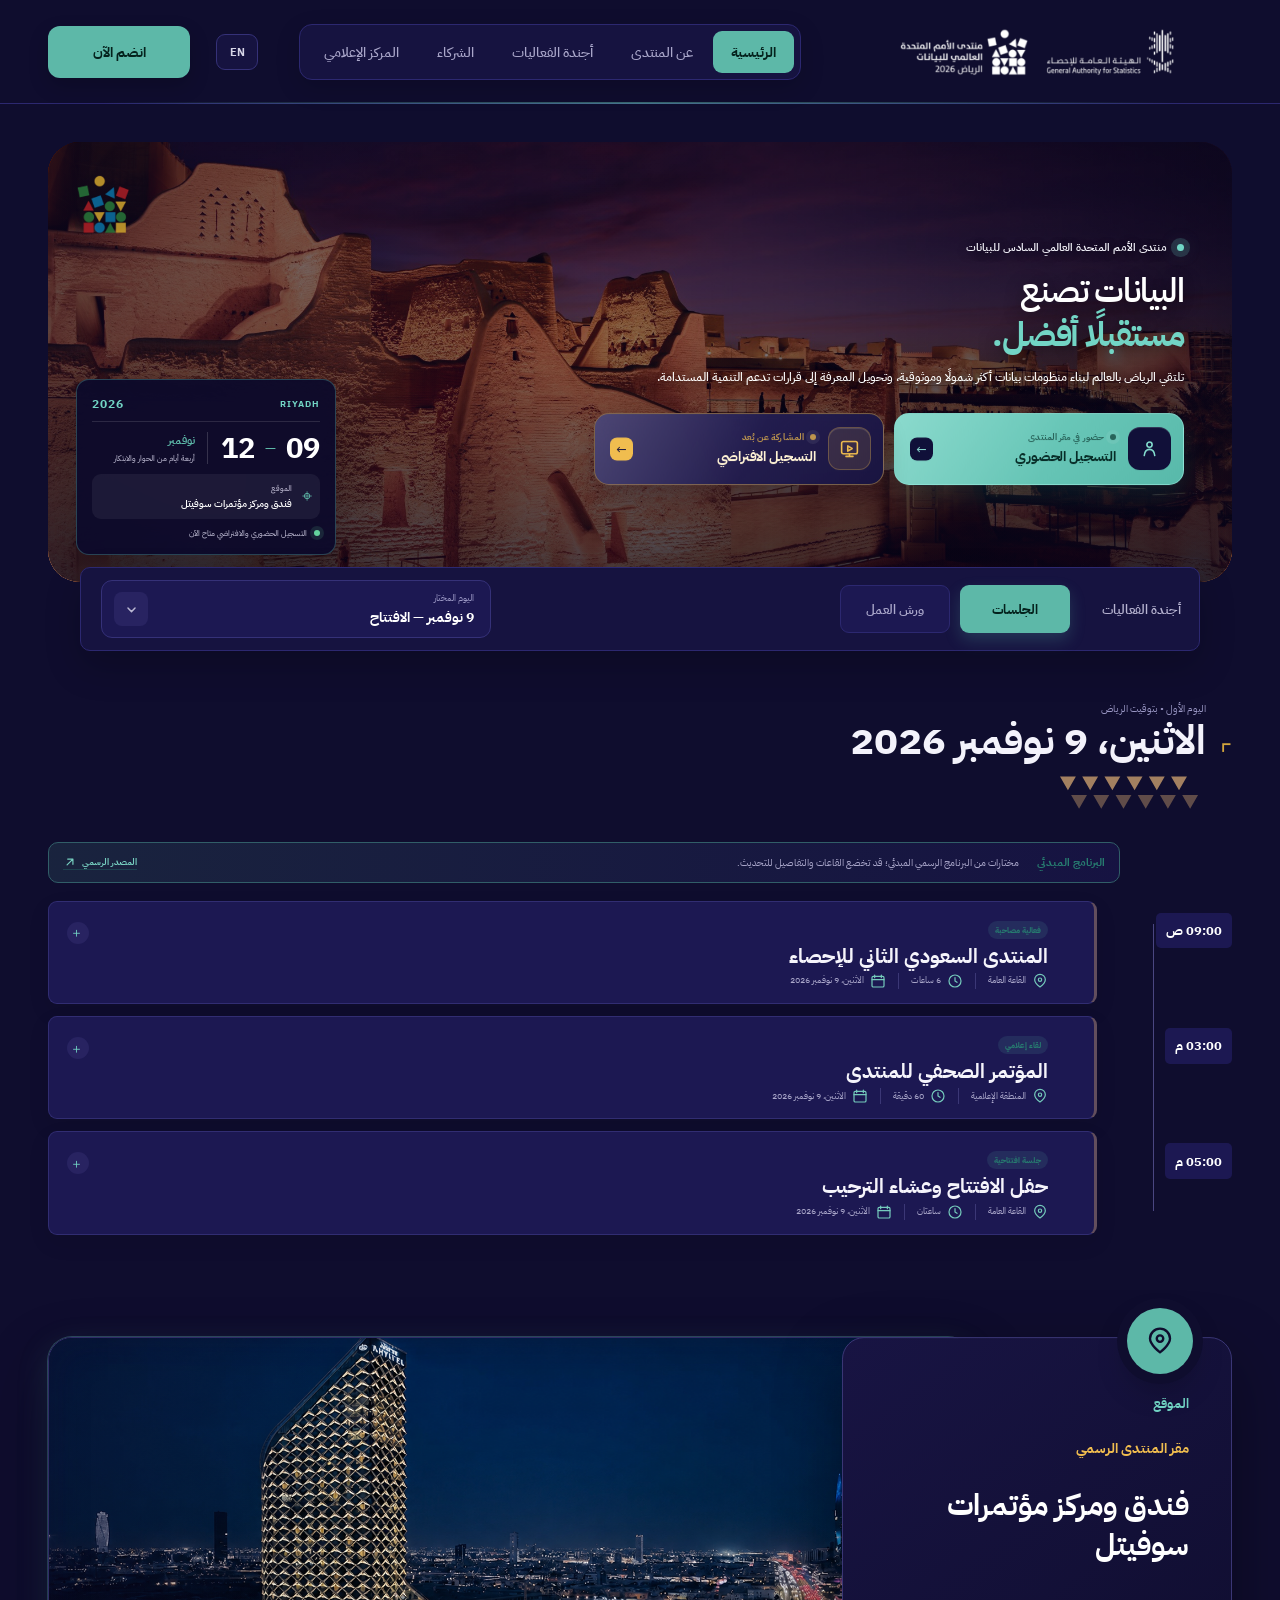
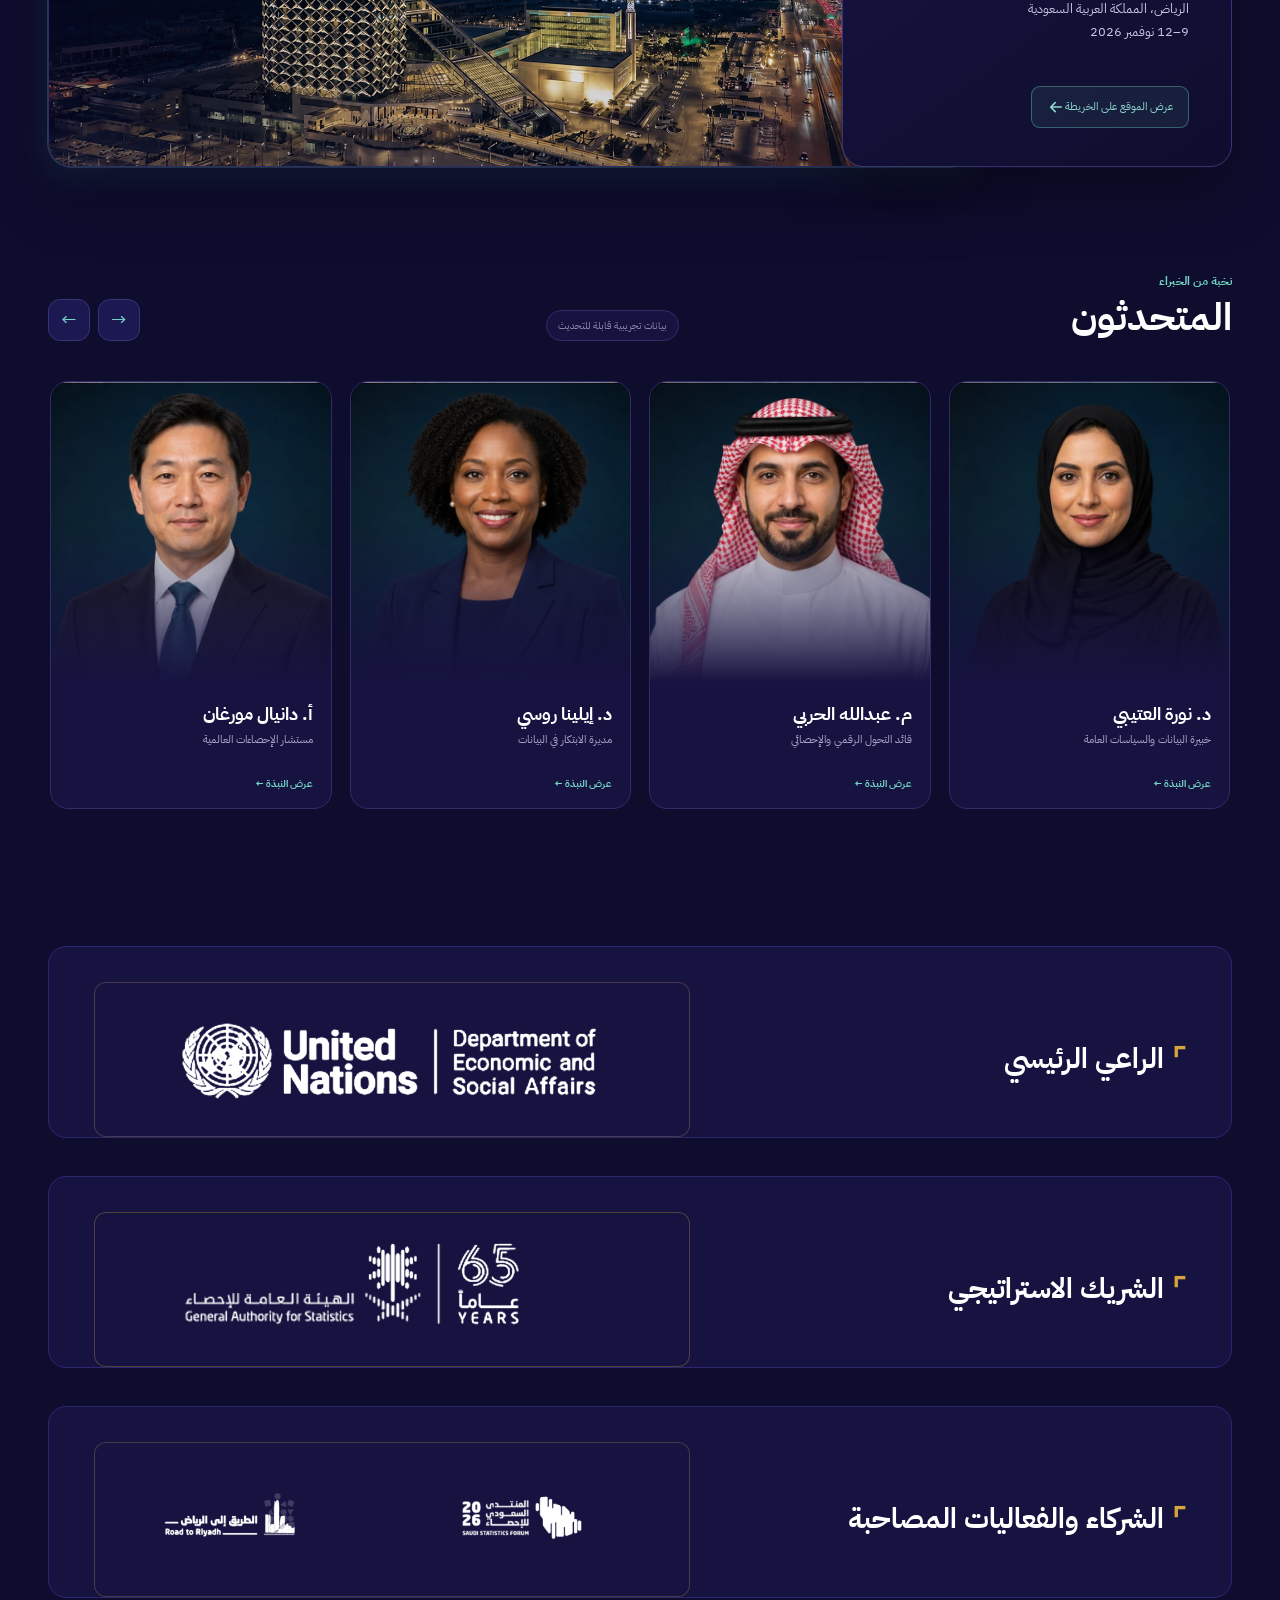
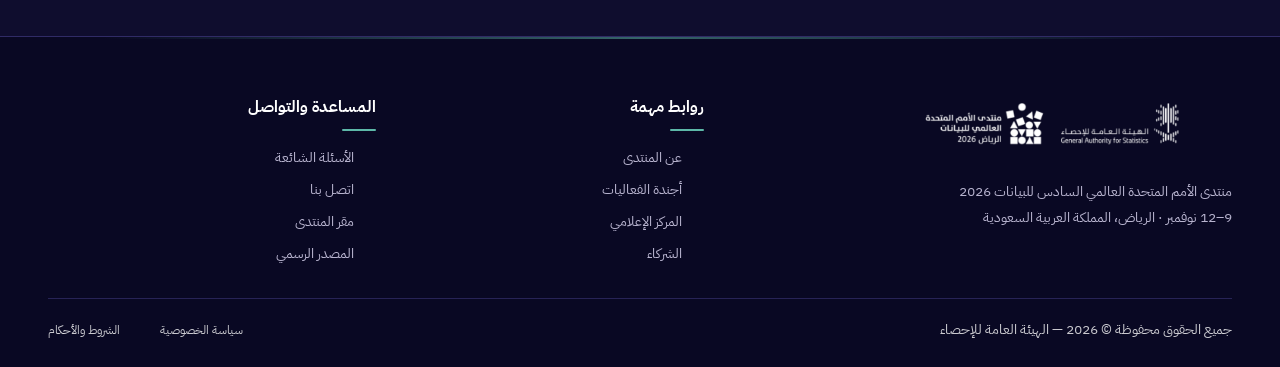
==== commit d5715ce6: "Add files via upload" ====
--- a/index.html
+++ b/index.html
@@ -18,6 +18,7 @@
 <article class="event" data-kind="session"><time>04:30 <small>م</small></time><div class="card"><button class="expand">＋</button><div class="event-head"><span>الطريق إلى الرياض • جلسة</span><h3>العمل المناخي القائم على البيانات: من الرصد إلى السياسات</h3><p class="session-meta"><span><svg viewBox="0 0 24 24" aria-hidden="true"><path d="M20 10c0 5-8 11-8 11S4 15 4 10a8 8 0 1 1 16 0Z"/><circle cx="12" cy="10" r="2.5"/></svg>حضوري</span><span><svg viewBox="0 0 24 24" aria-hidden="true"><circle cx="12" cy="12" r="9"/><path d="M12 7v5l3 2"/></svg>45 دقيقة</span><span><svg viewBox="0 0 24 24" aria-hidden="true"><rect x="3" y="5" width="18" height="16" rx="2"/><path d="M7 3v4M17 3v4M3 10h18"/></svg>الرياض</span></p></div><div class="details"><p>كيف تدعم البيانات أهداف الاستدامة، وتحوّل القياس الدقيق إلى تدخلات ذات أثر طويل المدى.</p></div></div></article>
 </div></section>
 <section class="location venue-showcase wrap"><div class="venue-photo"><img src="assets/riyadh-skyline-geographic-hero.png" alt="أفق مدينة الرياض وقت الغروب"></div><div class="venue-card"><span class="venue-pin"><svg viewBox="0 0 24 24" aria-hidden="true"><path d="M20 10c0 5.2-8 11-8 11S4 15.2 4 10a8 8 0 1 1 16 0Z"/><circle cx="12" cy="10" r="2.6"/></svg></span><small>الموقع</small><p class="venue-label">مقر المنتدى الرسمي</p><h2>فندق ومركز مؤتمرات سوفيتل</h2><p>الرياض، المملكة العربية السعودية<br>9–12 نوفمبر 2026</p><a href="https://www.google.com/maps/search/?api=1&amp;query=24.7057458%2C46.6547231" target="_blank" rel="noopener">عرض الموقع على الخريطة <svg class="link-arrow" viewBox="0 0 24 24" aria-hidden="true"><path d="M19 12H5M11 6l-6 6 6 6"/></svg></a></div></section>
+<section class="speakers-section wrap" id="speakers"><div class="speakers-heading"><div><span>نخبة من الخبراء</span><h2>المتحدثون</h2></div><small>بيانات تجريبية قابلة للتحديث</small></div><div class="speakers-grid"><button class="speaker-card" type="button" data-name="د. نورة العتيبي" data-role="خبيرة البيانات والسياسات العامة" data-bio="متخصصة في تطوير السياسات العامة القائمة على الأدلة، وبناء منظومات البيانات التي تدعم اتخاذ القرار وتعزز أثر البرامج التنموية." data-image="assets/speaker-saudi-woman.webp"><span class="speaker-image"><img src="assets/speaker-saudi-woman.webp" alt="د. نورة العتيبي"></span><span class="speaker-info"><b>د. نورة العتيبي</b><small>خبيرة البيانات والسياسات العامة</small><i>عرض النبذة ←</i></span></button><button class="speaker-card" type="button" data-name="م. عبدالله الحربي" data-role="قائد التحول الرقمي والإحصائي" data-bio="قيادي متخصص في التحول الرقمي وتطوير المنتجات الإحصائية، وله خبرة في توظيف التقنيات الناشئة لتحسين جودة البيانات والخدمات." data-image="assets/speaker-saudi-man.webp"><span class="speaker-image"><img src="assets/speaker-saudi-man.webp" alt="م. عبدالله الحربي"></span><span class="speaker-info"><b>م. عبدالله الحربي</b><small>قائد التحول الرقمي والإحصائي</small><i>عرض النبذة ←</i></span></button><button class="speaker-card" type="button" data-name="د. إيلينا روسي" data-role="مديرة الابتكار في البيانات" data-bio="خبيرة دولية في ابتكار البيانات وتطوير الشراكات متعددة الأطراف، وتعمل على تحويل البيانات إلى حلول عملية تدعم التنمية المستدامة." data-image="assets/speaker-international-woman.webp"><span class="speaker-image"><img src="assets/speaker-international-woman.webp" alt="د. إيلينا روسي"></span><span class="speaker-info"><b>د. إيلينا روسي</b><small>مديرة الابتكار في البيانات</small><i>عرض النبذة ←</i></span></button><button class="speaker-card" type="button" data-name="أ. دانيال مورغان" data-role="مستشار الإحصاءات العالمية" data-bio="مستشار دولي في الإحصاءات الرسمية وحوكمة البيانات، شارك في تطوير برامج دولية لبناء القدرات وتعزيز التعاون بين المؤسسات الإحصائية." data-image="assets/speaker-international-man.webp"><span class="speaker-image"><img src="assets/speaker-international-man.webp" alt="أ. دانيال مورغان"></span><span class="speaker-info"><b>أ. دانيال مورغان</b><small>مستشار الإحصاءات العالمية</small><i>عرض النبذة ←</i></span></button></div></section>
 <section class="partners wrap" id="partners"><article><h2><span>⌜</span> الراعي الرئيسي</h2><div class="real-logo-box"><img src="assets/partner-un-white.png" alt="الأمم المتحدة وإدارة الشؤون الاقتصادية والاجتماعية"></div></article><article><h2><span>⌜</span> الشريك الاستراتيجي</h2><div class="real-logo-box"><img src="assets/partner-gastat-white.png" alt="الهيئة العامة للإحصاء"></div></article><article><h2><span>⌜</span> الشركاء والفعاليات المصاحبة</h2><div class="real-logo-box events-logos"><img src="assets/partner-events-white.png" alt="الطريق إلى الرياض والمنتدى السعودي للإحصاء"></div></article></section>
 </main><footer class="site-footer"><div class="wrap"><div class="footer-main"><div class="footer-brand"><a class="footer-logos split-lockup" href="index.html" aria-label="منتدى الأمم المتحدة العالمي للبيانات والهيئة العامة للإحصاء"><img class="logo-part gastat-part" src="assets/gastat-logo-white.png?v=10" alt="شعار الهيئة العامة للإحصاء"><img class="logo-part forum-part" src="assets/forum-logo-ar-white.png?v=10" alt="شعار المنتدى"></a><p>منتدى الأمم المتحدة العالمي السادس للبيانات 2026<br>9–12 نوفمبر · الرياض، المملكة العربية السعودية</p></div><div class="footer-column"><h3>روابط مهمة</h3><nav><a href="about.html">عن المنتدى</a><a href="index.html#agenda">أجندة الفعاليات</a><a href="media.html">المركز الإعلامي</a><a href="index.html#partners">الشركاء</a></nav></div><div class="footer-column"><h3>المساعدة والتواصل</h3><nav><a href="about.html#faq">الأسئلة الشائعة</a><a href="#">اتصل بنا</a><a href="#">مقر المنتدى</a><a href="https://www.stats.gov.sa/ar/united-nations-world-data-forum" target="_blank" rel="noopener">المصدر الرسمي</a></nav></div></div><div class="footer-bottom"><p>جميع الحقوق محفوظة © 2026 — الهيئة العامة للإحصاء</p><div class="footer-bottom-links"><a href="#">سياسة الخصوصية</a><a href="#">الشروط والأحكام</a></div></div></div></footer>
 <dialog id="registration"><button class="close">×</button><div class="form-title"><small>تسجيل الاهتمام</small><h2>كن جزءًا من الحدث</h2><p>سنرسل لك إشعارًا عند فتح التسجيل الرسمي.</p></div><form><label>الاسم الكامل *<input required autocomplete="name"></label><div class="row"><label>البريد الإلكتروني *<input type="email" required autocomplete="email"></label><label>رقم الجوال *<input type="tel" required></label></div><label>الجهة<input></label><label>الصفة *<select required><option value="">اختر الصفة</option><option>قيادي / صانع قرار</option><option>مختص بيانات وتقنية</option><option>باحث أو أكاديمي</option><option>طالب أو طالبة</option><option>أخرى</option></select></label><label class="consent"><input type="checkbox" required> أوافق على استخدام بياناتي للتواصل حول المنتدى.</label><button class="primary" type="submit">إرسال الطلب <svg class="inline-arrow" viewBox="0 0 24 24" aria-hidden="true"><path d="M19 12H5m6-6-6 6 6 6"/></svg></button></form><div class="success" hidden><i>✓</i><h2>تم تسجيل اهتمامك</h2><p>شكرًا لك، سنتواصل معك عند فتح التسجيل.</p><button class="primary done">العودة للموقع</button></div></dialog><script src="script.js?v=50"></script></body></html>
--- a/styles.css
+++ b/styles.css
@@ -785,3 +785,54 @@
 .location.venue-showcase .venue-card>a:hover{background:#5db8a8;border-color:#5db8a8;color:#04211c}
 .location.venue-showcase::before,.location.venue-showcase::after{display:none!important}
 @media(max-width:750px){.location.venue-showcase{display:flex!important;min-height:0!important;margin-top:56px!important;padding:0 0 22px!important;background:#161340!important;border:1px solid #302c68!important;border-radius:20px!important;overflow:hidden!important}.venue-photo{order:0;width:100%;height:230px;margin:0;border:0;border-radius:0;box-shadow:none}.venue-photo img{object-position:center}.venue-card{order:1;position:relative;inset:auto;top:auto;transform:none;width:100%;min-height:0;padding:45px 22px 4px!important;border:0;border-radius:0;background:transparent;box-shadow:none}.venue-pin{top:-31px;inset-inline-start:22px;width:58px;height:58px;box-shadow:0 0 0 8px #161340}.venue-pin svg{width:26px;height:26px}.location.venue-showcase h2{font-size:23px!important}.location.venue-showcase .venue-card>a{width:100%;justify-content:space-between;margin-top:20px}}
+
+/* Soft venue-image treatment so the photograph blends into the navy identity. */
+.venue-photo{position:relative;box-shadow:0 28px 62px rgba(3,2,20,.48),0 10px 32px rgba(93,184,168,.18),0 0 0 1px rgba(114,213,197,.3)!important}
+.venue-photo::after{content:"";position:absolute;inset:0;pointer-events:none;background:linear-gradient(90deg,rgba(15,13,46,.34) 0%,transparent 30%,transparent 78%,rgba(15,13,46,.13) 100%),linear-gradient(0deg,rgba(15,13,46,.25),transparent 42%);box-shadow:inset 0 0 42px rgba(15,13,46,.24)}
+.venue-photo img{filter:none;transition:filter .3s ease}
+.venue-photo:hover img{filter:brightness(1.04)}
+@media(max-width:750px){.venue-photo{box-shadow:0 20px 42px rgba(3,2,20,.42),0 8px 22px rgba(93,184,168,.14)!important}.venue-photo::after{background:linear-gradient(0deg,rgba(22,19,64,.38),transparent 48%);box-shadow:inset 0 0 28px rgba(15,13,46,.18)}}
+
+/* Featured speakers */
+.speakers-section{padding:105px 0 30px;color:#fff}
+.speakers-heading{display:flex;align-items:flex-end;justify-content:space-between;margin-bottom:32px}
+.speakers-heading span{display:block;color:#72d5c5;font-size:12px;font-weight:700;margin-bottom:5px}
+.speakers-heading h2{margin:0;font-size:38px;line-height:1.2}
+.speakers-heading>small{color:#8f8bac;font-size:10px;padding:7px 11px;border:1px solid #302c68;border-radius:999px;background:#161340}
+.speakers-grid{display:grid;grid-template-columns:repeat(4,minmax(0,1fr));gap:18px}
+.speaker-card{position:relative;display:block;width:100%;padding:0;overflow:hidden;text-align:inherit;color:#fff;background:#161340;border:1px solid #302c68;border-radius:18px;cursor:pointer;transition:transform .25s ease,border-color .25s ease,box-shadow .25s ease}
+.speaker-card:hover{transform:translateY(-7px);border-color:rgba(114,213,197,.55);box-shadow:0 22px 45px rgba(0,0,0,.28)}
+.speaker-image{display:block;position:relative;height:300px;overflow:hidden;background:#1c1852}
+.speaker-image::after{content:"";position:absolute;inset:48% 0 0;background:linear-gradient(0deg,#161340,transparent)}
+.speaker-image img{width:100%;height:100%;object-fit:cover;object-position:center top;transition:transform .35s ease}
+.speaker-card:hover .speaker-image img{transform:scale(1.035)}
+.speaker-info{display:flex;flex-direction:column;min-height:126px;padding:19px 18px 17px}
+.speaker-info b{font-size:18px;line-height:1.45}
+.speaker-info small{margin-top:4px;color:#aaa7ca;font-size:11px;line-height:1.55}
+.speaker-info i{margin-top:auto;padding-top:14px;color:#72d5c5;font-size:10px;font-style:normal;font-weight:700}
+.speaker-profile-dialog{width:min(790px,calc(100% - 28px));overflow:hidden;background:#161340;color:#fff;border:1px solid #383477;border-radius:24px}
+.speaker-profile-dialog::backdrop{background:rgba(5,4,24,.84);backdrop-filter:blur(7px)}
+.speaker-dialog-close{position:absolute;z-index:4;top:18px;inset-inline-end:18px;display:grid;place-items:center;width:42px;height:42px;padding:0;color:#fff;background:rgba(15,13,46,.72);border:1px solid rgba(255,255,255,.24);border-radius:50%;font-size:25px;cursor:pointer}
+.speaker-dialog-layout{display:grid;grid-template-columns:42% 58%;min-height:440px}
+.speaker-dialog-photo{position:relative;overflow:hidden;background:#1c1852}
+.speaker-dialog-photo::after{content:"";position:absolute;inset:0;background:linear-gradient(0deg,rgba(15,13,46,.55),transparent 55%)}
+.speaker-dialog-photo img{width:100%;height:100%;object-fit:cover;object-position:center top}
+.speaker-dialog-copy{display:flex;flex-direction:column;justify-content:center;padding:55px 48px}
+.speaker-dialog-copy>small{color:#72d5c5;font-size:11px;font-weight:700}
+.speaker-dialog-copy h2{margin:7px 0 5px;font-size:31px;line-height:1.35}
+.speaker-dialog-copy h3{margin:0;color:#f0bd4f;font-size:13px;font-weight:600;line-height:1.6}
+.speaker-dialog-copy p{margin:24px 0 0;padding-top:22px;border-top:1px solid #353173;color:#bbb8d1;font-size:13px;line-height:2}
+@media(max-width:980px){.speakers-grid{grid-template-columns:repeat(2,minmax(0,1fr))}.speaker-image{height:340px}}
+@media(max-width:750px){.speakers-section{padding:70px 0 15px}.speakers-heading{align-items:flex-start;gap:15px}.speakers-heading h2{font-size:29px}.speakers-heading>small{max-width:145px;line-height:1.5}.speakers-grid{grid-template-columns:repeat(2,minmax(0,1fr));gap:10px}.speaker-card{border-radius:14px}.speaker-image{height:205px}.speaker-info{min-height:118px;padding:14px 12px}.speaker-info b{font-size:14px}.speaker-info small{font-size:9px}.speaker-dialog-layout{display:block}.speaker-dialog-photo{height:280px}.speaker-dialog-copy{padding:32px 24px 38px}.speaker-dialog-copy h2{font-size:25px}.speaker-dialog-copy p{font-size:12px;line-height:1.9}.speaker-dialog-close{top:12px;inset-inline-end:12px}}
+@media(max-width:390px){.speakers-grid{grid-template-columns:1fr}.speaker-image{height:310px}}
+
+/* Moving speaker carousel */
+.speakers-grid{display:flex;gap:18px;overflow-x:auto;scroll-snap-type:x mandatory;scroll-behavior:smooth;overscroll-behavior-inline:contain;padding:8px 2px 22px;scrollbar-width:none}
+.speakers-grid::-webkit-scrollbar{display:none}
+.speakers-grid .speaker-card{flex:0 0 calc((100% - 54px)/4);scroll-snap-align:center}
+.speakers-controls{display:flex;align-items:center;gap:8px;margin-inline-start:14px}
+.speakers-controls button{display:grid;place-items:center;width:42px;height:42px;padding:0;border:1px solid #383477;border-radius:12px;background:#1c1852;color:#72d5c5;font-size:19px;cursor:pointer;transition:background .2s,border-color .2s,transform .2s}
+.speakers-controls button:hover{background:#5db8a8;border-color:#5db8a8;color:#04211c;transform:translateY(-2px)}
+@media(max-width:980px){.speakers-grid .speaker-card{flex-basis:calc((100% - 18px)/2)}}
+@media(max-width:750px){.speakers-heading{flex-wrap:wrap}.speakers-heading>small{margin-inline-start:auto}.speakers-controls{order:3;width:100%;margin:2px 0 0;justify-content:flex-end}.speakers-controls button{width:39px;height:39px}.speakers-grid{gap:12px;margin-inline:-12px;padding-inline:12px}.speakers-grid .speaker-card{flex-basis:78%}}
+@media(max-width:390px){.speakers-grid .speaker-card{flex-basis:88%}}
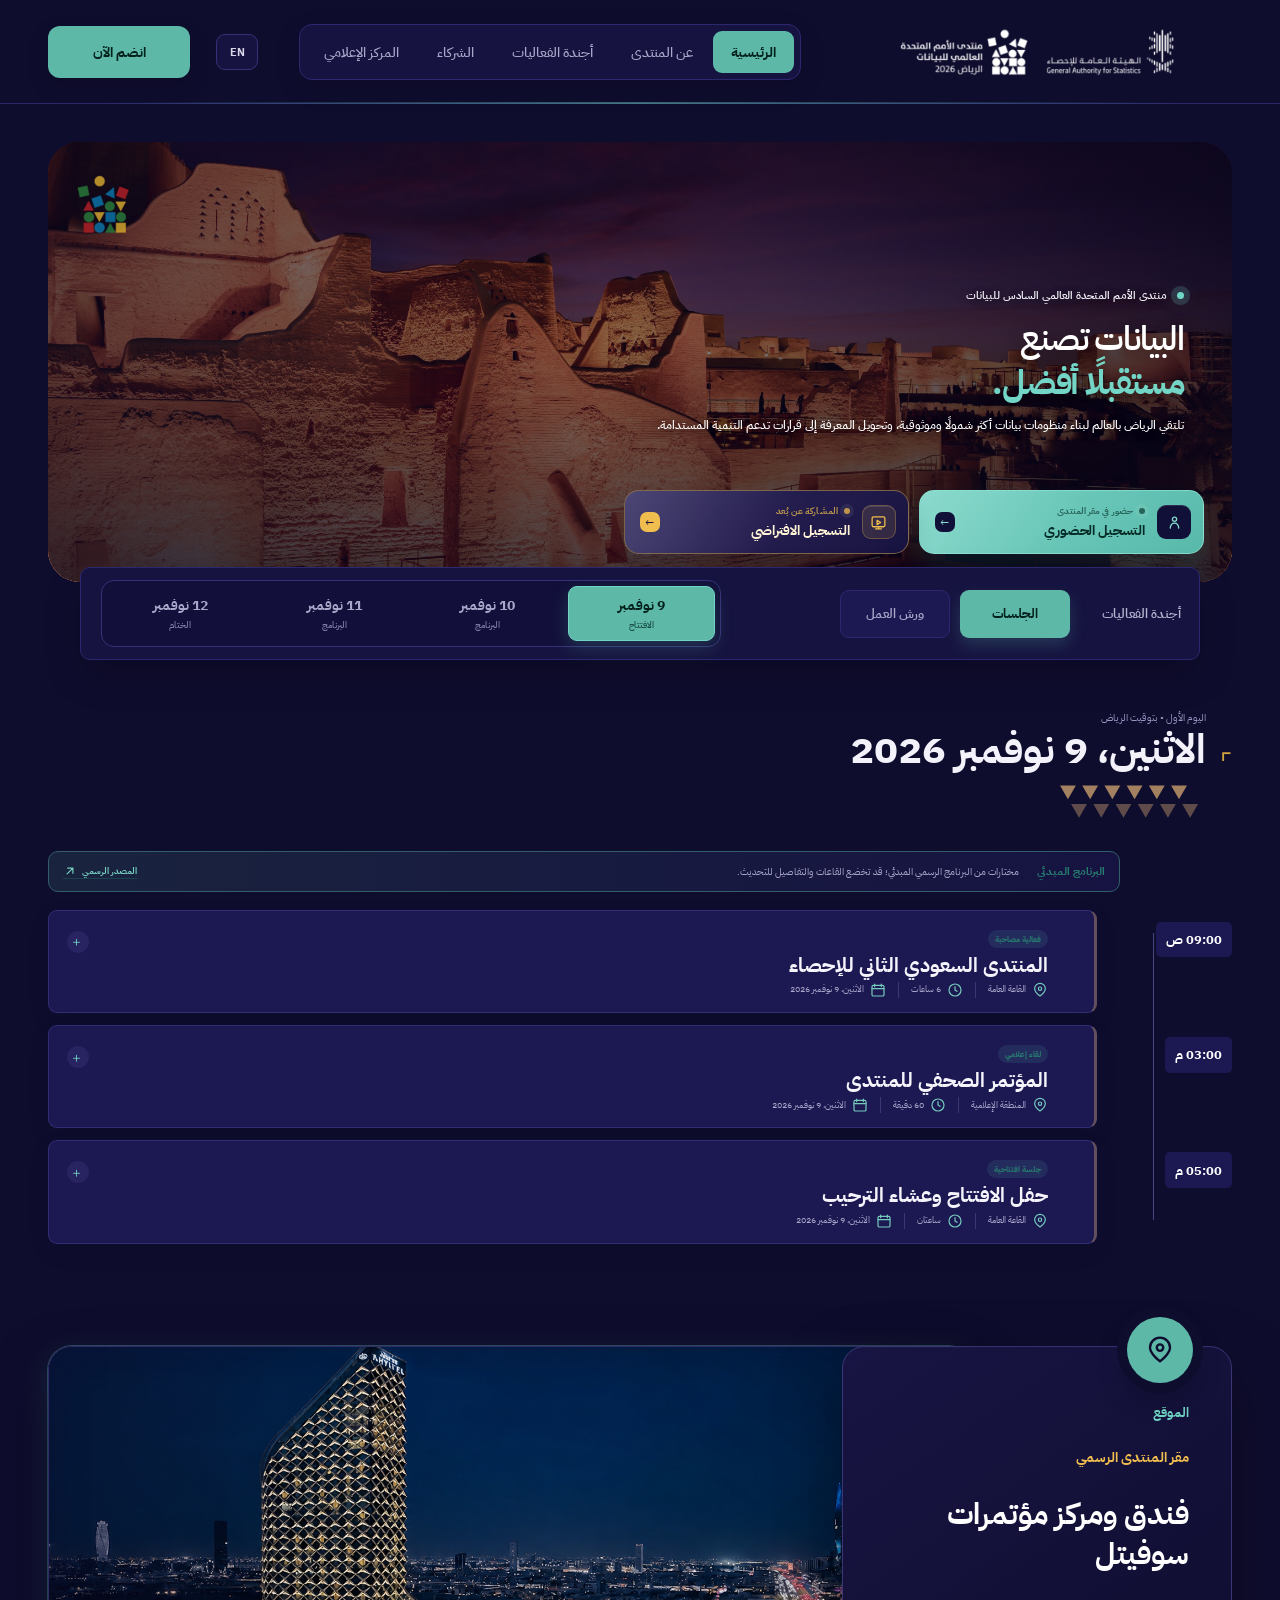
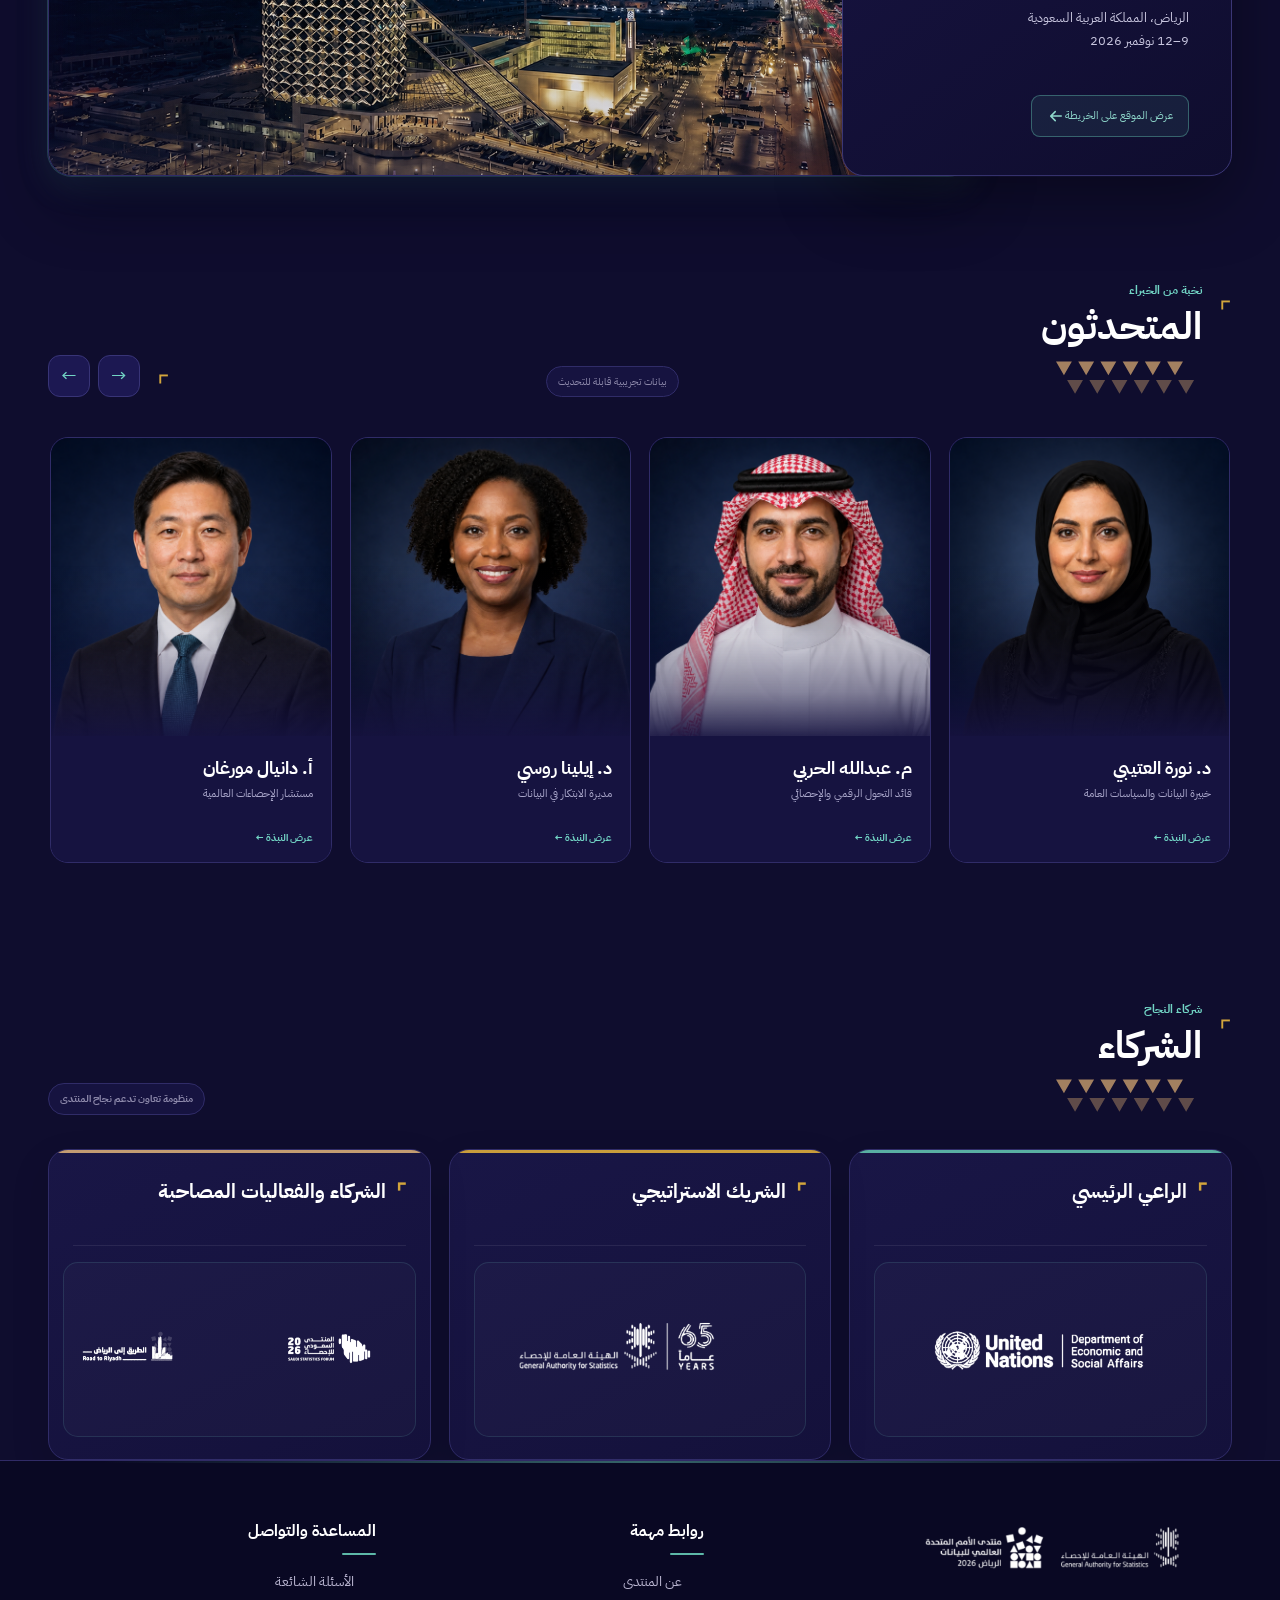
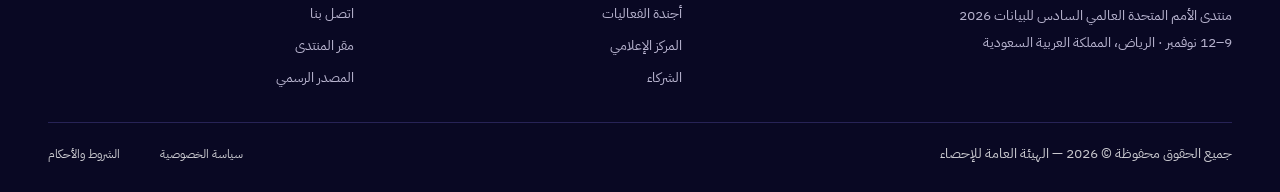
==== commit 7d311bd9: "Add files via upload" ====
--- a/index.html
+++ b/index.html
@@ -1,4 +1,4 @@
-<!doctype html><html lang="ar" dir="rtl"><head><meta charset="UTF-8"><meta name="viewport" content="width=device-width,initial-scale=1"><meta name="theme-color" content="#0f0d2e"><title>منتدى الأمم المتحدة العالمي السادس للبيانات 2026</title><link rel="preconnect" href="https://fonts.googleapis.com"><link rel="preconnect" href="https://fonts.gstatic.com" crossorigin><link href="https://fonts.googleapis.com/css2?family=IBM+Plex+Sans+Arabic:wght@400;500;600;700&display=swap" rel="stylesheet"><link rel="stylesheet" href="styles.css?v=51"></head><body>
+<!doctype html><html lang="ar" dir="rtl"><head><meta charset="UTF-8"><meta name="viewport" content="width=device-width,initial-scale=1"><meta name="theme-color" content="#0f0d2e"><title>منتدى الأمم المتحدة العالمي السادس للبيانات 2026</title><link rel="preconnect" href="https://fonts.googleapis.com"><link rel="preconnect" href="https://fonts.gstatic.com" crossorigin><link href="https://fonts.googleapis.com/css2?family=IBM+Plex+Sans+Arabic:wght@400;500;600;700&display=swap" rel="stylesheet"><link rel="stylesheet" href="styles.css?v=54"></head><body>
 <header><nav class="wrap"><a class="official-logos split-lockup" href="#top" aria-label="المنتدى العالمي للبيانات والهيئة العامة للإحصاء"><img class="logo-part gastat-part" src="assets/gastat-logo-white.png?v=10" alt="شعار الهيئة العامة للإحصاء"><img class="logo-part forum-part" src="assets/forum-logo-ar-white.png?v=10" alt="شعار منتدى الأمم المتحدة العالمي للبيانات"></a><div class="links"><a href="#top">الرئيسية</a><a href="about.html">عن المنتدى</a><a href="#agenda">أجندة الفعاليات</a><a href="#partners">الشركاء</a><a href="media.html">المركز الإعلامي</a></div><a class="lang-switch" href="index-en.html" lang="en" hreflang="en">EN</a><a class="join" href="https://indico.un.org/event/1021645/registrations/24259/" target="_blank" rel="noopener">انضم الآن</a><button class="menu" aria-label="القائمة">☰</button></nav></header>
 <main id="top"><section class="hero hero-v2 wrap"><div class="hero-video" aria-hidden="true"><video class="hero-layer hero-clip active" poster="assets/main-banner.jpg" muted playsinline preload="auto"><source src="assets/forum-hero.mp4?v=48" type="video/mp4"></video><video class="hero-layer hero-clip" muted playsinline preload="auto"><source src="assets/saudi-statistics-forum-2025.mp4?v=48" type="video/mp4"></video></div><div class="hero-shade"></div><img class="hero-color-logo" src="assets/forum-mark-color.png?v=1" alt="شعار منتدى الأمم المتحدة العالمي للبيانات، الرياض 2026"><div class="hero-v2-content"><div class="hero-badge"><i></i><span>منتدى الأمم المتحدة العالمي السادس للبيانات</span></div><h1>البيانات تصنع<br><strong>مستقبلًا أفضل.</strong></h1><p>تلتقي الرياض بالعالم لبناء منظومات بيانات أكثر شمولًا وموثوقية، وتحويل المعرفة إلى قرارات تدعم التنمية المستدامة.</p><div class="hero-registration-modes" aria-label="خيارات التسجيل"><button type="button" class="registration-mode in-person open-form"><span class="mode-icon"><svg viewBox="0 0 24 24" aria-hidden="true"><circle cx="12" cy="7.5" r="3"/><path d="M6 20c.5-4.8 2.5-7 6-7s5.5 2.2 6 7"/></svg></span><span><small>حضور في مقر المنتدى</small><b>التسجيل الحضوري</b></span></button><button type="button" class="registration-mode virtual open-form"><span class="mode-icon"><svg viewBox="0 0 24 24" aria-hidden="true"><rect x="3" y="4" width="18" height="14" rx="2"/><path d="M8 21h8M12 18v3M10 9l5 3-5 3z"/></svg></span><span><small>المشاركة عن بُعد</small><b>التسجيل الافتراضي</b></span></button></div></div><aside class="event-ticket"><div class="ticket-top"><span>RIYADH</span><b>2026</b></div><div class="ticket-date"><strong>09</strong><i>—</i><strong>12</strong><div><b>نوفمبر</b><small>أربعة أيام من الحوار والابتكار</small></div></div><div class="ticket-place"><span>⌖</span><div><small>الموقع</small><b>فندق ومركز مؤتمرات سوفيتل</b></div></div><div class="ticket-status"><i></i> التسجيل الحضوري والافتراضي متاح الآن</div></aside><div class="hero-index">06 <span>النسخة السادسة</span></div></section>
 <section class="toolbar wrap"><div class="filter"><span>أجندة الفعاليات</span><button class="active" data-kind="session">الجلسات</button><button data-kind="workshop">ورش العمل</button></div><div class="day-picker"><label for="programme-day">اختر اليوم</label><select id="programme-day" aria-label="اختيار اليوم"><option>9 نوفمبر — الافتتاح</option><option selected>10 نوفمبر — البرنامج الرئيسي</option><option>11 نوفمبر</option><option>12 نوفمبر — الختام</option></select><span aria-hidden="true">⌄</span></div></section>
@@ -21,4 +21,4 @@
 <section class="speakers-section wrap" id="speakers"><div class="speakers-heading"><div><span>نخبة من الخبراء</span><h2>المتحدثون</h2></div><small>بيانات تجريبية قابلة للتحديث</small></div><div class="speakers-grid"><button class="speaker-card" type="button" data-name="د. نورة العتيبي" data-role="خبيرة البيانات والسياسات العامة" data-bio="متخصصة في تطوير السياسات العامة القائمة على الأدلة، وبناء منظومات البيانات التي تدعم اتخاذ القرار وتعزز أثر البرامج التنموية." data-image="assets/speaker-saudi-woman.webp"><span class="speaker-image"><img src="assets/speaker-saudi-woman.webp" alt="د. نورة العتيبي"></span><span class="speaker-info"><b>د. نورة العتيبي</b><small>خبيرة البيانات والسياسات العامة</small><i>عرض النبذة ←</i></span></button><button class="speaker-card" type="button" data-name="م. عبدالله الحربي" data-role="قائد التحول الرقمي والإحصائي" data-bio="قيادي متخصص في التحول الرقمي وتطوير المنتجات الإحصائية، وله خبرة في توظيف التقنيات الناشئة لتحسين جودة البيانات والخدمات." data-image="assets/speaker-saudi-man.webp"><span class="speaker-image"><img src="assets/speaker-saudi-man.webp" alt="م. عبدالله الحربي"></span><span class="speaker-info"><b>م. عبدالله الحربي</b><small>قائد التحول الرقمي والإحصائي</small><i>عرض النبذة ←</i></span></button><button class="speaker-card" type="button" data-name="د. إيلينا روسي" data-role="مديرة الابتكار في البيانات" data-bio="خبيرة دولية في ابتكار البيانات وتطوير الشراكات متعددة الأطراف، وتعمل على تحويل البيانات إلى حلول عملية تدعم التنمية المستدامة." data-image="assets/speaker-international-woman.webp"><span class="speaker-image"><img src="assets/speaker-international-woman.webp" alt="د. إيلينا روسي"></span><span class="speaker-info"><b>د. إيلينا روسي</b><small>مديرة الابتكار في البيانات</small><i>عرض النبذة ←</i></span></button><button class="speaker-card" type="button" data-name="أ. دانيال مورغان" data-role="مستشار الإحصاءات العالمية" data-bio="مستشار دولي في الإحصاءات الرسمية وحوكمة البيانات، شارك في تطوير برامج دولية لبناء القدرات وتعزيز التعاون بين المؤسسات الإحصائية." data-image="assets/speaker-international-man.webp"><span class="speaker-image"><img src="assets/speaker-international-man.webp" alt="أ. دانيال مورغان"></span><span class="speaker-info"><b>أ. دانيال مورغان</b><small>مستشار الإحصاءات العالمية</small><i>عرض النبذة ←</i></span></button></div></section>
 <section class="partners wrap" id="partners"><article><h2><span>⌜</span> الراعي الرئيسي</h2><div class="real-logo-box"><img src="assets/partner-un-white.png" alt="الأمم المتحدة وإدارة الشؤون الاقتصادية والاجتماعية"></div></article><article><h2><span>⌜</span> الشريك الاستراتيجي</h2><div class="real-logo-box"><img src="assets/partner-gastat-white.png" alt="الهيئة العامة للإحصاء"></div></article><article><h2><span>⌜</span> الشركاء والفعاليات المصاحبة</h2><div class="real-logo-box events-logos"><img src="assets/partner-events-white.png" alt="الطريق إلى الرياض والمنتدى السعودي للإحصاء"></div></article></section>
 </main><footer class="site-footer"><div class="wrap"><div class="footer-main"><div class="footer-brand"><a class="footer-logos split-lockup" href="index.html" aria-label="منتدى الأمم المتحدة العالمي للبيانات والهيئة العامة للإحصاء"><img class="logo-part gastat-part" src="assets/gastat-logo-white.png?v=10" alt="شعار الهيئة العامة للإحصاء"><img class="logo-part forum-part" src="assets/forum-logo-ar-white.png?v=10" alt="شعار المنتدى"></a><p>منتدى الأمم المتحدة العالمي السادس للبيانات 2026<br>9–12 نوفمبر · الرياض، المملكة العربية السعودية</p></div><div class="footer-column"><h3>روابط مهمة</h3><nav><a href="about.html">عن المنتدى</a><a href="index.html#agenda">أجندة الفعاليات</a><a href="media.html">المركز الإعلامي</a><a href="index.html#partners">الشركاء</a></nav></div><div class="footer-column"><h3>المساعدة والتواصل</h3><nav><a href="about.html#faq">الأسئلة الشائعة</a><a href="#">اتصل بنا</a><a href="#">مقر المنتدى</a><a href="https://www.stats.gov.sa/ar/united-nations-world-data-forum" target="_blank" rel="noopener">المصدر الرسمي</a></nav></div></div><div class="footer-bottom"><p>جميع الحقوق محفوظة © 2026 — الهيئة العامة للإحصاء</p><div class="footer-bottom-links"><a href="#">سياسة الخصوصية</a><a href="#">الشروط والأحكام</a></div></div></div></footer>
-<dialog id="registration"><button class="close">×</button><div class="form-title"><small>تسجيل الاهتمام</small><h2>كن جزءًا من الحدث</h2><p>سنرسل لك إشعارًا عند فتح التسجيل الرسمي.</p></div><form><label>الاسم الكامل *<input required autocomplete="name"></label><div class="row"><label>البريد الإلكتروني *<input type="email" required autocomplete="email"></label><label>رقم الجوال *<input type="tel" required></label></div><label>الجهة<input></label><label>الصفة *<select required><option value="">اختر الصفة</option><option>قيادي / صانع قرار</option><option>مختص بيانات وتقنية</option><option>باحث أو أكاديمي</option><option>طالب أو طالبة</option><option>أخرى</option></select></label><label class="consent"><input type="checkbox" required> أوافق على استخدام بياناتي للتواصل حول المنتدى.</label><button class="primary" type="submit">إرسال الطلب <svg class="inline-arrow" viewBox="0 0 24 24" aria-hidden="true"><path d="M19 12H5m6-6-6 6 6 6"/></svg></button></form><div class="success" hidden><i>✓</i><h2>تم تسجيل اهتمامك</h2><p>شكرًا لك، سنتواصل معك عند فتح التسجيل.</p><button class="primary done">العودة للموقع</button></div></dialog><script src="script.js?v=50"></script></body></html>
+<dialog id="registration"><button class="close">×</button><div class="form-title"><small>تسجيل الاهتمام</small><h2>كن جزءًا من الحدث</h2><p>سنرسل لك إشعارًا عند فتح التسجيل الرسمي.</p></div><form><label>الاسم الكامل *<input required autocomplete="name"></label><div class="row"><label>البريد الإلكتروني *<input type="email" required autocomplete="email"></label><label>رقم الجوال *<input type="tel" required></label></div><label>الجهة<input></label><label>الصفة *<select required><option value="">اختر الصفة</option><option>قيادي / صانع قرار</option><option>مختص بيانات وتقنية</option><option>باحث أو أكاديمي</option><option>طالب أو طالبة</option><option>أخرى</option></select></label><label class="consent"><input type="checkbox" required> أوافق على استخدام بياناتي للتواصل حول المنتدى.</label><button class="primary" type="submit">إرسال الطلب <svg class="inline-arrow" viewBox="0 0 24 24" aria-hidden="true"><path d="M19 12H5m6-6-6 6 6 6"/></svg></button></form><div class="success" hidden><i>✓</i><h2>تم تسجيل اهتمامك</h2><p>شكرًا لك، سنتواصل معك عند فتح التسجيل.</p><button class="primary done">العودة للموقع</button></div></dialog><script src="script.js?v=54"></script></body></html>
--- a/styles.css
+++ b/styles.css
@@ -644,7 +644,8 @@
 html[dir="ltr"] .page-loader::after{inset:0;border-radius:0;-webkit-mask-image:none;mask-image:none}
 .loader-content{position:relative;z-index:2;width:min(360px,72vw);display:flex;flex-direction:column;align-items:center;text-align:center;animation:loader-content-in .32s ease-out both}
 .loader-content img{display:block;width:min(300px,100%);max-height:128px;object-fit:contain;filter:drop-shadow(0 12px 30px rgba(0,0,0,.2))}
-.loader-forum-only{width:min(260px,100%);height:82px;background-image:var(--loader-logo);background-repeat:no-repeat;background-size:contain;background-position:center;filter:drop-shadow(0 12px 30px rgba(0,0,0,.2));animation:none}
+.loader-forum-only{width:118px;height:118px;margin-inline:auto;background-image:var(--loader-logo);background-repeat:no-repeat;background-size:contain;background-position:center;filter:drop-shadow(0 12px 30px rgba(0,0,0,.2));animation:none}
+@media(max-width:750px){.loader-forum-only{width:96px;height:96px}}
 html[lang="ar"] .loader-forum-only,html[lang="en"] .loader-forum-only{background-position:center}
 .loader-mosaic{position:relative;width:min(300px,100%);aspect-ratio:311/110;display:grid;grid-template-columns:repeat(var(--cols),1fr);grid-template-rows:repeat(2,1fr);filter:drop-shadow(0 12px 30px rgba(0,0,0,.2));animation:loader-logo-glow .55s 1.05s ease both}
 .loader-mosaic.is-en{width:min(390px,100%);aspect-ratio:948/143}
@@ -803,7 +804,7 @@
 .speaker-card{position:relative;display:block;width:100%;padding:0;overflow:hidden;text-align:inherit;color:#fff;background:#161340;border:1px solid #302c68;border-radius:18px;cursor:pointer;transition:transform .25s ease,border-color .25s ease,box-shadow .25s ease}
 .speaker-card:hover{transform:translateY(-7px);border-color:rgba(114,213,197,.55);box-shadow:0 22px 45px rgba(0,0,0,.28)}
 .speaker-image{display:block;position:relative;height:300px;overflow:hidden;background:#1c1852}
-.speaker-image::after{content:"";position:absolute;inset:48% 0 0;background:linear-gradient(0deg,#161340,transparent)}
+.speaker-image::after{content:"";position:absolute;z-index:1;inset:0;pointer-events:none;background:linear-gradient(to top,rgba(22,19,64,.98) 0%,rgba(22,19,64,.48) 16%,rgba(22,19,64,.12) 34%,transparent 58%)}
 .speaker-image img{width:100%;height:100%;object-fit:cover;object-position:center top;transition:transform .35s ease}
 .speaker-card:hover .speaker-image img{transform:scale(1.035)}
 .speaker-info{display:flex;flex-direction:column;min-height:126px;padding:19px 18px 17px}
@@ -836,3 +837,267 @@
 @media(max-width:980px){.speakers-grid .speaker-card{flex-basis:calc((100% - 18px)/2)}}
 @media(max-width:750px){.speakers-heading{flex-wrap:wrap}.speakers-heading>small{margin-inline-start:auto}.speakers-controls{order:3;width:100%;margin:2px 0 0;justify-content:flex-end}.speakers-controls button{width:39px;height:39px}.speakers-grid{gap:12px;margin-inline:-12px;padding-inline:12px}.speakers-grid .speaker-card{flex-basis:78%}}
 @media(max-width:390px){.speakers-grid .speaker-card{flex-basis:88%}}
+
+/* Keep speaker portraits and copy visually seamless on hover. */
+.speaker-image{isolation:isolate}
+.speaker-image img{display:block;transform-origin:center top;backface-visibility:hidden}
+.speaker-image::after{inset:0 0 -3px;transform:translateZ(0)}
+.speaker-info{position:relative;z-index:2;margin-top:-2px;background:#161340}
+.speaker-card:hover .speaker-image img{transform:scale(1.035) translateZ(0)}
+
+/* Match the speakers heading with the established Diriyah section identity. */
+.speakers-heading h2::after{content:"";display:block;width:146px;height:37px;margin-top:10px;background:url("assets/diriyah-triangles.svg") no-repeat right center/146px auto;opacity:.82;pointer-events:none}
+html[dir="ltr"] .speakers-heading h2::after{background-position:left center}
+@media(max-width:750px){.speakers-heading h2::after{width:104px;height:27px;margin-top:7px;background-size:104px auto}}
+
+/* Gold corner marker used across the main section headings. */
+.speakers-heading>div{position:relative;padding-inline-start:30px}
+.speakers-heading>div::before{content:"⌜";position:absolute;inset-inline-start:0;top:18px;color:#d3a53c;font-size:27px;font-weight:400;line-height:1;pointer-events:none}
+html[dir="ltr"] .speakers-heading>div::before{transform:scaleX(-1)}
+@media(max-width:750px){.speakers-heading>div{padding-inline-start:24px}.speakers-heading>div::before{top:15px;font-size:23px}}
+
+/* Prevent the legacy teal portraits from flashing before JS swaps in the unified set. */
+.speaker-card[data-image$="speaker-saudi-woman.webp"] .speaker-image img,
+.speaker-card[data-image$="speaker-saudi-man.webp"] .speaker-image img,
+.speaker-card[data-image$="speaker-international-woman.webp"] .speaker-image img,
+.speaker-card[data-image$="speaker-international-man.webp"] .speaker-image img{opacity:0}
+.speaker-image img{transition:transform .35s ease,opacity .18s ease}
+
+/* Partners section title with the same corner marker and Diriyah motif. */
+.partners-heading{display:flex;align-items:flex-end;justify-content:space-between;gap:24px;margin:0 0 34px;color:#fff}
+.partners-heading>div{position:relative;padding-inline-start:30px}
+.partners-heading>div>span{display:block;margin-bottom:5px;color:#72d5c5;font-size:12px;font-weight:700}
+.partners-heading h2{margin:0!important;font-size:38px!important;line-height:1.2}
+.partners-heading h2::after{content:"";display:block;width:146px;height:37px;margin-top:10px;background:url("assets/diriyah-triangles.svg") no-repeat right center/146px auto;opacity:.82;pointer-events:none}
+.partners-heading>div::before{content:"⌜";position:absolute;inset-inline-start:0;top:18px;color:#d3a53c;font-size:27px;font-weight:400;line-height:1;pointer-events:none}
+.partners-heading>small{max-width:260px;padding:7px 11px;color:#8f8bac;font-size:10px;line-height:1.6;text-align:end;border:1px solid #302c68;border-radius:999px;background:#161340}
+html[dir="ltr"] .partners-heading h2::after{background-position:left center}
+html[dir="ltr"] .partners-heading>div::before{transform:scaleX(-1)}
+@media(max-width:750px){.partners-heading{align-items:flex-start;margin-bottom:25px}.partners-heading>div{padding-inline-start:24px}.partners-heading>div::before{top:15px;font-size:23px}.partners-heading h2{font-size:29px!important}.partners-heading h2::after{width:104px;height:27px;margin-top:7px;background-size:104px auto}.partners-heading>small{max-width:145px}}
+
+/* Compact executive partner showcase: all categories in one balanced row. */
+.partners{display:grid!important;grid-template-columns:repeat(3,minmax(0,1fr));column-gap:18px;row-gap:0;align-items:stretch}
+.partners-heading{grid-column:1/-1}
+.partners article{position:relative;display:flex!important;flex-direction:column;align-items:stretch;justify-content:flex-start;min-height:310px!important;margin:0!important;padding:26px 24px 22px!important;overflow:hidden;border:1px solid #302c68!important;border-radius:20px!important;background:linear-gradient(155deg,#191646 0%,#14113b 100%)!important;box-shadow:0 16px 38px rgba(0,0,0,.14);transition:transform .25s ease,border-color .25s ease,box-shadow .25s ease}
+.partners article::before{content:"";position:absolute;inset-inline:0;top:0;height:3px;background:#5db8a8;opacity:.95}
+.partners article:nth-of-type(2)::before{background:#d3a53c}
+.partners article:nth-of-type(3)::before{background:#cda474}
+.partners article:hover{transform:translateY(-6px);border-color:#48438a!important;box-shadow:0 24px 48px rgba(0,0,0,.24)}
+.partners article>h2{display:block!important;min-height:70px;margin:0!important;padding:0 0 18px!important;color:#fff;font-size:20px!important;line-height:1.5;border-bottom:1px solid rgba(255,255,255,.08)}
+.partners article>h2>span{display:inline-block;margin-inline-end:5px;color:#d3a53c;font-size:22px;vertical-align:middle}
+.partners .real-logo-box{display:flex!important;flex:1;align-items:center;justify-content:center;width:100%;min-height:175px;margin:16px 0 0!important;padding:18px!important;border:1px solid rgba(114,213,197,.14)!important;border-radius:15px!important;background:rgba(255,255,255,.025)!important}
+.partners .real-logo-box img{display:block;max-width:88%!important;width:auto!important;height:auto!important;max-height:125px!important;object-fit:contain!important;filter:none!important;opacity:1!important}
+.partners .events-logos{width:calc(100% + 20px)!important;margin-inline:-10px!important;padding:5px!important}
+.partners .events-logos img{max-width:100%!important;width:100%!important;max-height:165px!important}
+@media(max-width:980px){.partners{grid-template-columns:repeat(2,minmax(0,1fr));row-gap:18px}.partners article:last-child{grid-column:1/-1}.partners article:last-child .real-logo-box img{max-width:70%!important}}
+@media(max-width:650px){.partners{grid-template-columns:1fr;row-gap:14px}.partners article,.partners article:last-child{grid-column:auto;min-height:265px!important;padding:22px 19px 18px!important}.partners article>h2{min-height:60px;font-size:18px!important}.partners .real-logo-box{min-height:145px}.partners .events-logos{width:calc(100% + 12px)!important;margin-inline:-6px!important}.partners article:last-child .real-logo-box img{max-width:100%!important;max-height:145px!important}}
+/* Branded scrollbar */
+html {
+  scrollbar-width: thin;
+  scrollbar-color: var(--accent) var(--bg);
+}
+
+/* Programme day tabs — replaces the former dropdown */
+.hero-v2 + .toolbar {
+  align-items: stretch;
+}
+
+.day-picker:has(.programme-day-tabs) {
+  width: min(620px, 56vw);
+  height: auto;
+  min-height: 58px;
+}
+
+.programme-day-tabs {
+  display: grid;
+  grid-template-columns: repeat(4, minmax(120px, 1fr));
+  gap: 7px;
+  width: 100%;
+  padding: 5px;
+  border: 1px solid #353178;
+  border-radius: 13px;
+  background: #12103a;
+}
+
+.programme-day-tab {
+  position: relative;
+  display: flex;
+  flex-direction: column;
+  align-items: center;
+  justify-content: center;
+  min-height: 54px;
+  padding: 8px 12px;
+  border: 1px solid transparent;
+  border-radius: 9px;
+  background: transparent;
+  color: #aaa7ca;
+  cursor: pointer;
+  white-space: nowrap;
+  transition: background-color .2s ease, color .2s ease, border-color .2s ease, transform .2s ease;
+}
+
+.programme-day-tab span {
+  font-size: 14px;
+  font-weight: 700;
+}
+
+.programme-day-tab small {
+  margin-top: 2px;
+  color: #8581ad;
+  font-size: 9px;
+  font-weight: 500;
+}
+
+.programme-day-tab:hover {
+  color: #fff;
+  border-color: #45408c;
+  background: #211d57;
+  transform: translateY(-1px);
+}
+
+.programme-day-tab.active {
+  border-color: #72d5c4;
+  background: var(--accent);
+  color: var(--accent-ink);
+  box-shadow: 0 7px 18px rgba(93,184,168,.22);
+}
+
+.programme-day-tab.active small {
+  color: #174b42;
+}
+
+.programme-day-tab:focus-visible {
+  outline: 3px solid rgba(114,213,196,.35);
+  outline-offset: 2px;
+}
+
+@media (max-width: 900px) {
+  .hero-v2 + .toolbar {
+    display: block;
+  }
+
+  .day-picker:has(.programme-day-tabs) {
+    width: 100%;
+    margin-top: 10px;
+  }
+}
+
+@media (max-width: 640px) {
+  .day-picker:has(.programme-day-tabs) {
+    overflow: visible;
+  }
+
+  .programme-day-tabs {
+    display: flex;
+    gap: 8px;
+    overflow-x: auto;
+    padding: 6px;
+    scroll-snap-type: x proximity;
+    scrollbar-width: none;
+    -webkit-overflow-scrolling: touch;
+  }
+
+  .programme-day-tabs::-webkit-scrollbar {
+    display: none;
+  }
+
+  .programme-day-tab {
+    flex: 0 0 126px;
+    min-height: 52px;
+    scroll-snap-align: center;
+  }
+}
+
+::-webkit-scrollbar {
+  width: 11px;
+  height: 11px;
+}
+
+::-webkit-scrollbar-track {
+  background: var(--bg);
+}
+
+::-webkit-scrollbar-thumb {
+  background: linear-gradient(180deg, #72d5c4, var(--accent));
+  border: 3px solid var(--bg);
+  border-radius: 999px;
+}
+
+::-webkit-scrollbar-thumb:hover {
+  background: #7de0cf;
+}
+
+::-webkit-scrollbar-corner {
+  background: var(--bg);
+}
+
+@media (max-width: 640px) {
+  ::-webkit-scrollbar {
+    width: 7px;
+    height: 7px;
+  }
+
+  ::-webkit-scrollbar-thumb {
+    border-width: 2px;
+  }
+}
+
+/* The venue/date ticket was intentionally removed from the hero. */
+.hero-v2 .event-ticket {
+  display: none !important;
+}
+
+/* Registration choices moved into the former ticket position. */
+.hero-v2 > .hero-registration-modes {
+  position: absolute;
+  inset-inline-start: 28px;
+  bottom: 28px;
+  z-index: 4;
+  width: min(620px, 49%);
+  max-width: none;
+  margin: 0;
+}
+
+.hero-v2 > .hero-registration-modes .registration-mode {
+  min-height: 64px;
+  padding-block: 9px;
+}
+
+.hero-v2 > .hero-registration-modes .registration-mode .mode-icon {
+  width: 34px;
+  height: 34px;
+  flex-basis: 34px;
+  border-radius: 9px;
+}
+
+.hero-v2 > .hero-registration-modes .registration-mode svg {
+  width: 17px;
+  height: 17px;
+}
+
+.hero-v2 > .hero-registration-modes .registration-mode::after {
+  width: 20px;
+  height: 20px;
+  font-size: 11px;
+}
+
+@media (max-width: 750px) {
+  .hero-v2 > .hero-registration-modes {
+    position: relative;
+    inset: auto;
+    order: 5;
+    width: 100%;
+    margin-top: 18px;
+  }
+
+  .hero-v2 > .hero-registration-modes .registration-mode {
+    min-height: 54px !important;
+    padding: 7px !important;
+  }
+
+  .hero-v2 > .hero-registration-modes .registration-mode .mode-icon {
+    width: 30px !important;
+    height: 30px !important;
+    flex-basis: 30px !important;
+  }
+}
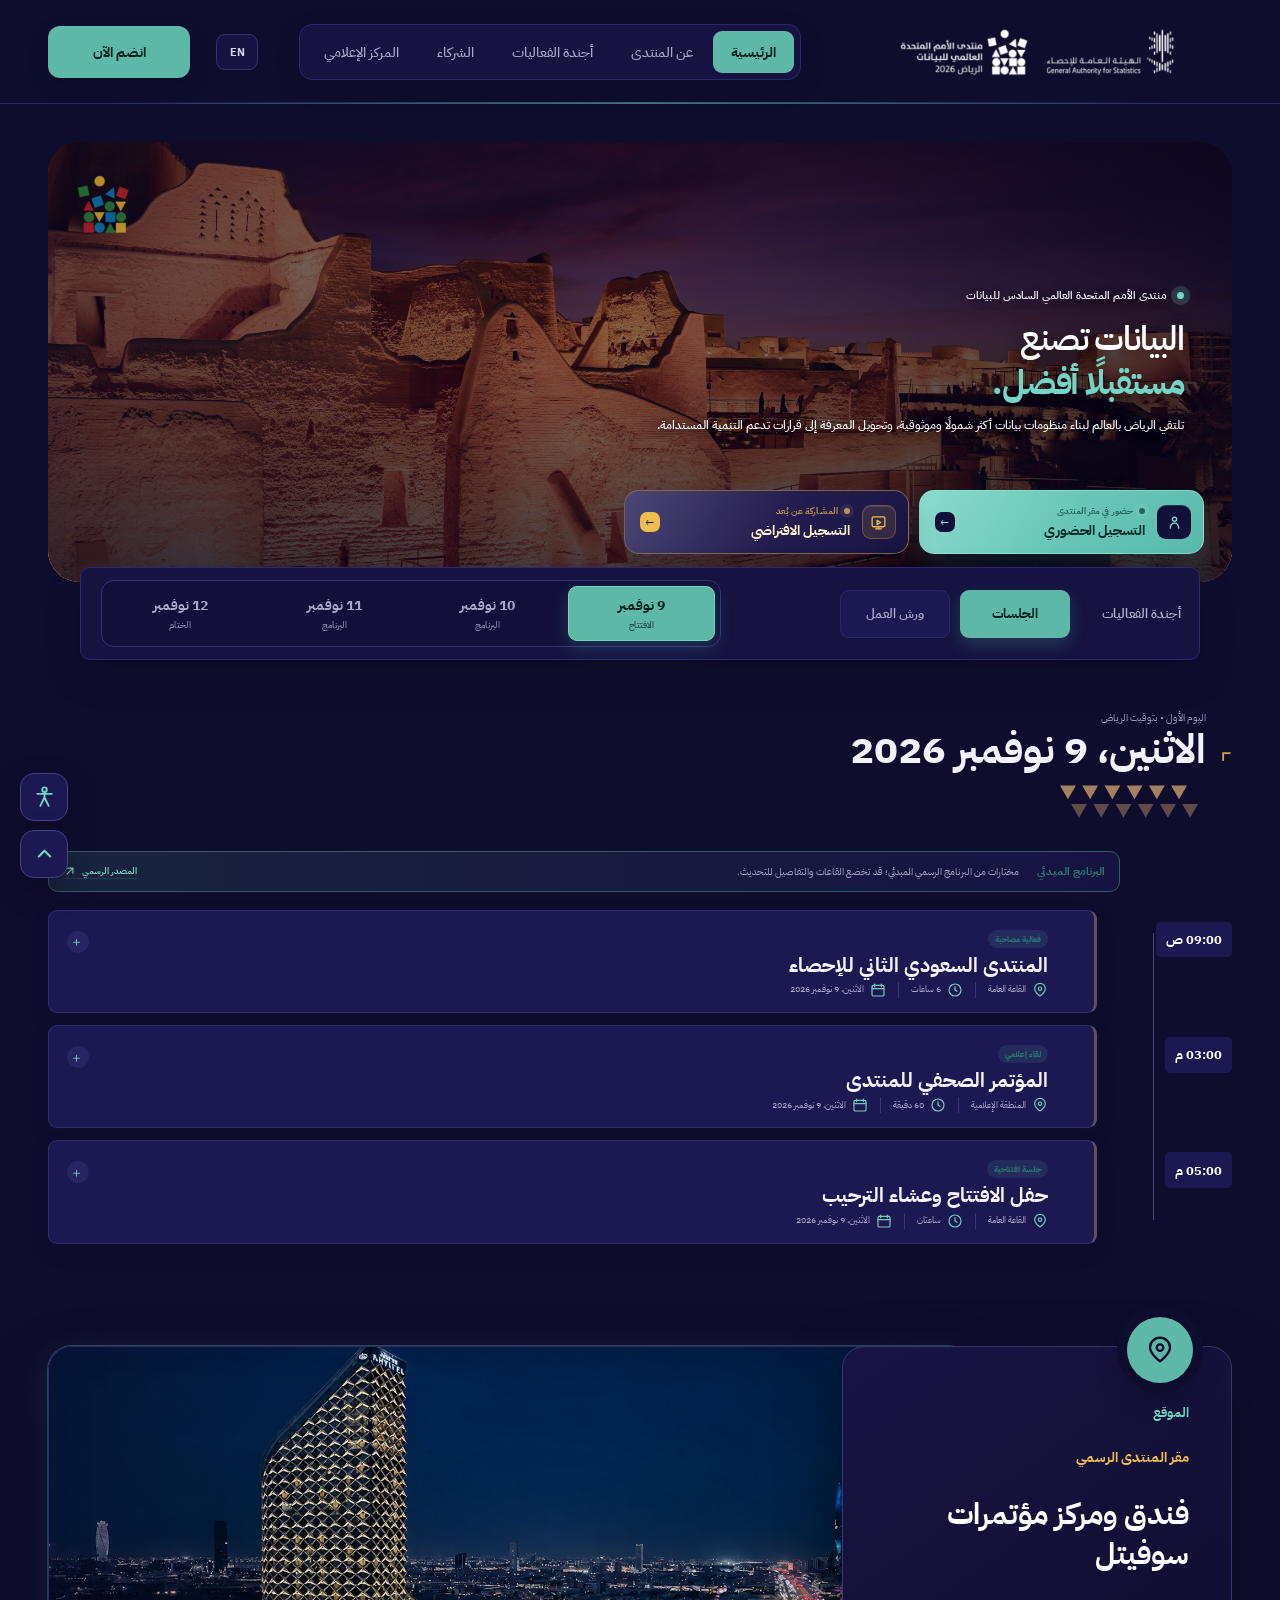
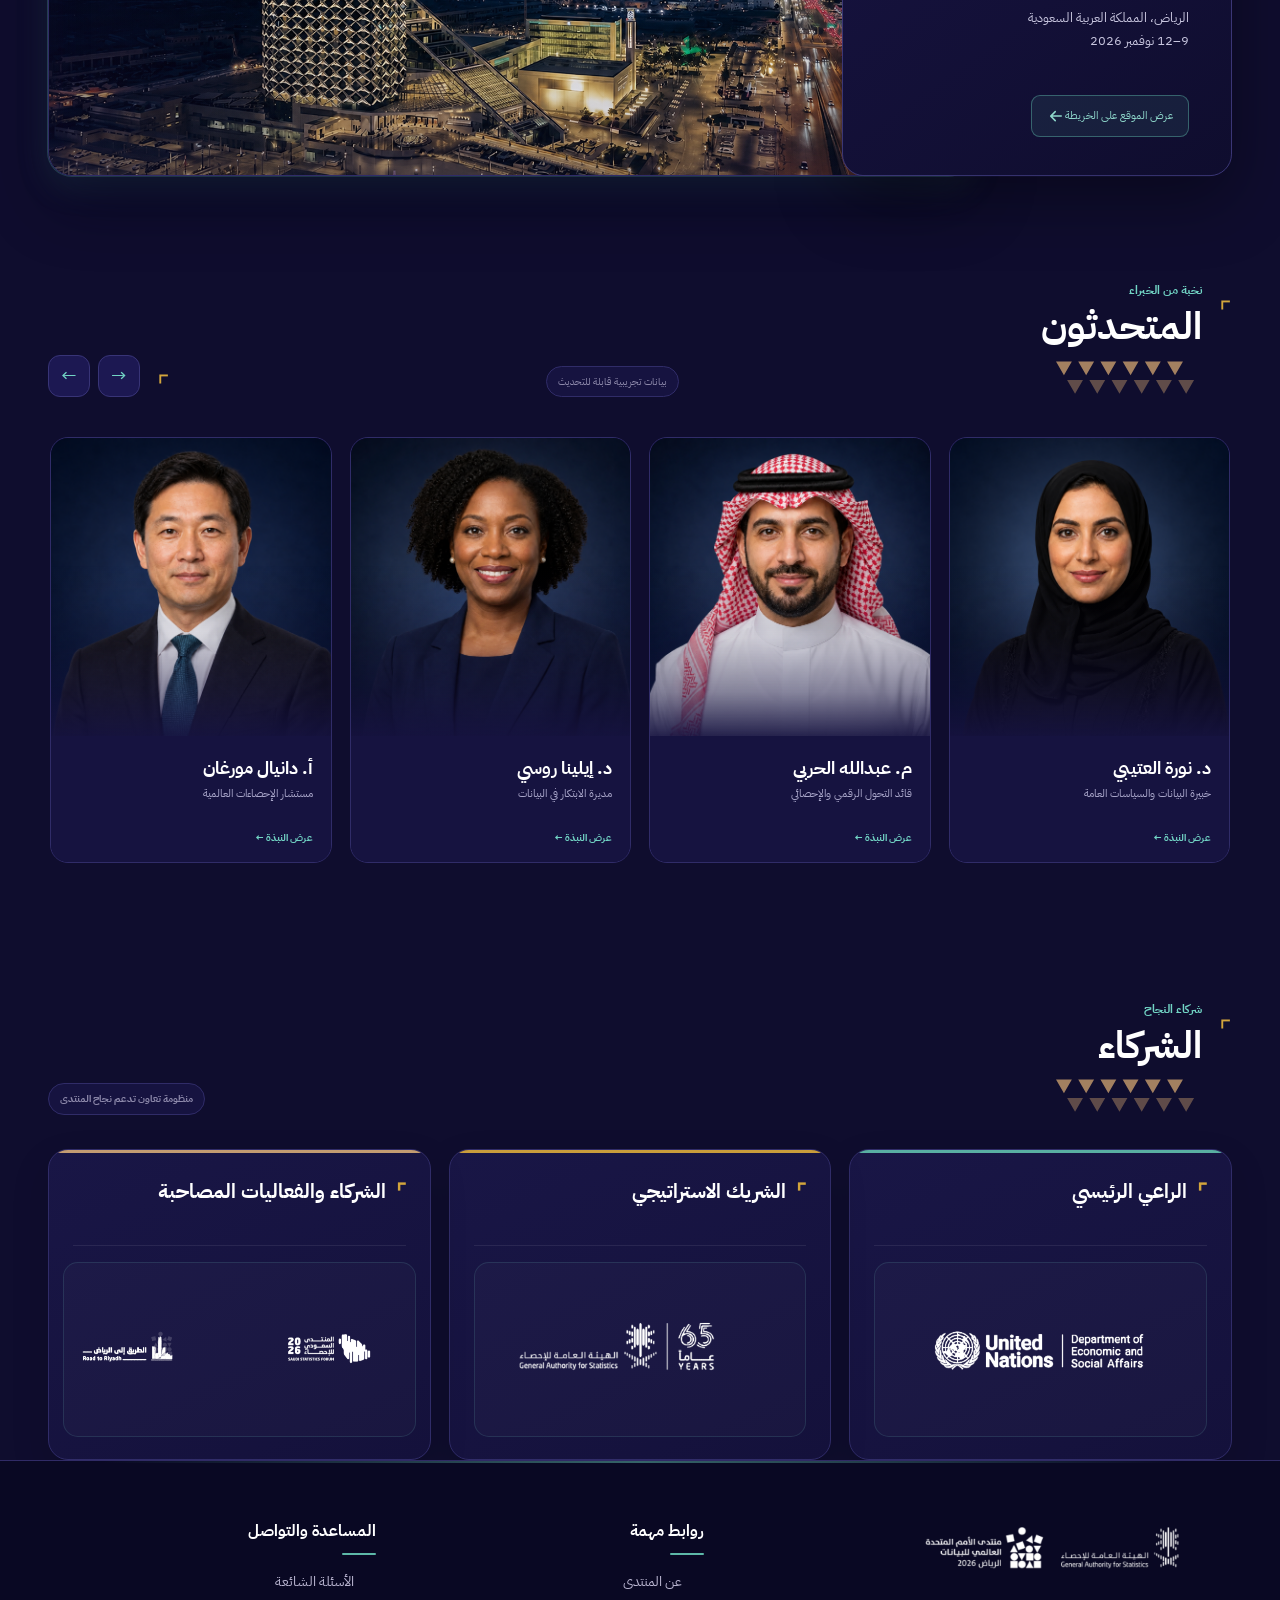
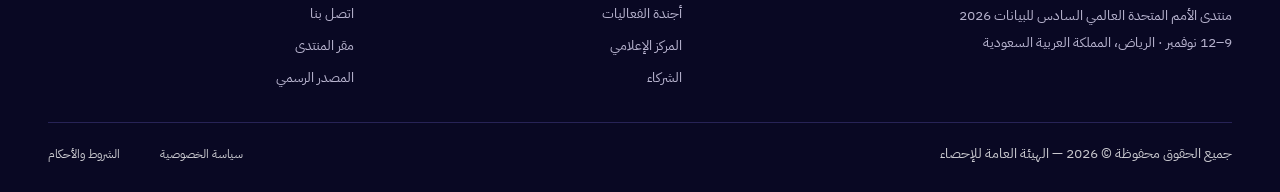
==== commit bd164e74: "Add files via upload" ====
--- a/index.html
+++ b/index.html
@@ -1,6 +1,6 @@
-<!doctype html><html lang="ar" dir="rtl"><head><meta charset="UTF-8"><meta name="viewport" content="width=device-width,initial-scale=1"><meta name="theme-color" content="#0f0d2e"><title>منتدى الأمم المتحدة العالمي السادس للبيانات 2026</title><link rel="preconnect" href="https://fonts.googleapis.com"><link rel="preconnect" href="https://fonts.gstatic.com" crossorigin><link href="https://fonts.googleapis.com/css2?family=IBM+Plex+Sans+Arabic:wght@400;500;600;700&display=swap" rel="stylesheet"><link rel="stylesheet" href="styles.css?v=54"></head><body>
+<!doctype html><html lang="ar" dir="rtl"><head><meta charset="UTF-8"><meta name="viewport" content="width=device-width,initial-scale=1"><meta name="theme-color" content="#0f0d2e"><title>منتدى الأمم المتحدة العالمي السادس للبيانات 2026</title><link rel="preconnect" href="https://fonts.googleapis.com"><link rel="preconnect" href="https://fonts.gstatic.com" crossorigin><link href="https://fonts.googleapis.com/css2?family=IBM+Plex+Sans+Arabic:wght@400;500;600;700&display=swap" rel="stylesheet"><link rel="stylesheet" href="styles.css?v=58"></head><body>
 <header><nav class="wrap"><a class="official-logos split-lockup" href="#top" aria-label="المنتدى العالمي للبيانات والهيئة العامة للإحصاء"><img class="logo-part gastat-part" src="assets/gastat-logo-white.png?v=10" alt="شعار الهيئة العامة للإحصاء"><img class="logo-part forum-part" src="assets/forum-logo-ar-white.png?v=10" alt="شعار منتدى الأمم المتحدة العالمي للبيانات"></a><div class="links"><a href="#top">الرئيسية</a><a href="about.html">عن المنتدى</a><a href="#agenda">أجندة الفعاليات</a><a href="#partners">الشركاء</a><a href="media.html">المركز الإعلامي</a></div><a class="lang-switch" href="index-en.html" lang="en" hreflang="en">EN</a><a class="join" href="https://indico.un.org/event/1021645/registrations/24259/" target="_blank" rel="noopener">انضم الآن</a><button class="menu" aria-label="القائمة">☰</button></nav></header>
-<main id="top"><section class="hero hero-v2 wrap"><div class="hero-video" aria-hidden="true"><video class="hero-layer hero-clip active" poster="assets/main-banner.jpg" muted playsinline preload="auto"><source src="assets/forum-hero.mp4?v=48" type="video/mp4"></video><video class="hero-layer hero-clip" muted playsinline preload="auto"><source src="assets/saudi-statistics-forum-2025.mp4?v=48" type="video/mp4"></video></div><div class="hero-shade"></div><img class="hero-color-logo" src="assets/forum-mark-color.png?v=1" alt="شعار منتدى الأمم المتحدة العالمي للبيانات، الرياض 2026"><div class="hero-v2-content"><div class="hero-badge"><i></i><span>منتدى الأمم المتحدة العالمي السادس للبيانات</span></div><h1>البيانات تصنع<br><strong>مستقبلًا أفضل.</strong></h1><p>تلتقي الرياض بالعالم لبناء منظومات بيانات أكثر شمولًا وموثوقية، وتحويل المعرفة إلى قرارات تدعم التنمية المستدامة.</p><div class="hero-registration-modes" aria-label="خيارات التسجيل"><button type="button" class="registration-mode in-person open-form"><span class="mode-icon"><svg viewBox="0 0 24 24" aria-hidden="true"><circle cx="12" cy="7.5" r="3"/><path d="M6 20c.5-4.8 2.5-7 6-7s5.5 2.2 6 7"/></svg></span><span><small>حضور في مقر المنتدى</small><b>التسجيل الحضوري</b></span></button><button type="button" class="registration-mode virtual open-form"><span class="mode-icon"><svg viewBox="0 0 24 24" aria-hidden="true"><rect x="3" y="4" width="18" height="14" rx="2"/><path d="M8 21h8M12 18v3M10 9l5 3-5 3z"/></svg></span><span><small>المشاركة عن بُعد</small><b>التسجيل الافتراضي</b></span></button></div></div><aside class="event-ticket"><div class="ticket-top"><span>RIYADH</span><b>2026</b></div><div class="ticket-date"><strong>09</strong><i>—</i><strong>12</strong><div><b>نوفمبر</b><small>أربعة أيام من الحوار والابتكار</small></div></div><div class="ticket-place"><span>⌖</span><div><small>الموقع</small><b>فندق ومركز مؤتمرات سوفيتل</b></div></div><div class="ticket-status"><i></i> التسجيل الحضوري والافتراضي متاح الآن</div></aside><div class="hero-index">06 <span>النسخة السادسة</span></div></section>
+<main id="top"><section class="hero hero-v2 wrap"><div class="hero-video" aria-hidden="true"><video class="hero-layer hero-clip active" poster="assets/main-banner.jpg" muted playsinline preload="auto"><source src="assets/forum-hero-fast.mp4?v=56" type="video/mp4"></video><video class="hero-layer hero-clip" muted playsinline preload="auto"><source src="assets/saudi-statistics-forum-2025.mp4?v=48" type="video/mp4"></video></div><div class="hero-shade"></div><img class="hero-color-logo" src="assets/forum-mark-color.png?v=1" alt="شعار منتدى الأمم المتحدة العالمي للبيانات، الرياض 2026"><div class="hero-v2-content"><div class="hero-badge"><i></i><span>منتدى الأمم المتحدة العالمي السادس للبيانات</span></div><h1>البيانات تصنع<br><strong>مستقبلًا أفضل.</strong></h1><p>تلتقي الرياض بالعالم لبناء منظومات بيانات أكثر شمولًا وموثوقية، وتحويل المعرفة إلى قرارات تدعم التنمية المستدامة.</p><div class="hero-registration-modes" aria-label="خيارات التسجيل"><button type="button" class="registration-mode in-person open-form"><span class="mode-icon"><svg viewBox="0 0 24 24" aria-hidden="true"><circle cx="12" cy="7.5" r="3"/><path d="M6 20c.5-4.8 2.5-7 6-7s5.5 2.2 6 7"/></svg></span><span><small>حضور في مقر المنتدى</small><b>التسجيل الحضوري</b></span></button><button type="button" class="registration-mode virtual open-form"><span class="mode-icon"><svg viewBox="0 0 24 24" aria-hidden="true"><rect x="3" y="4" width="18" height="14" rx="2"/><path d="M8 21h8M12 18v3M10 9l5 3-5 3z"/></svg></span><span><small>المشاركة عن بُعد</small><b>التسجيل الافتراضي</b></span></button></div></div><aside class="event-ticket"><div class="ticket-top"><span>RIYADH</span><b>2026</b></div><div class="ticket-date"><strong>09</strong><i>—</i><strong>12</strong><div><b>نوفمبر</b><small>أربعة أيام من الحوار والابتكار</small></div></div><div class="ticket-place"><span>⌖</span><div><small>الموقع</small><b>فندق ومركز مؤتمرات سوفيتل</b></div></div><div class="ticket-status"><i></i> التسجيل الحضوري والافتراضي متاح الآن</div></aside><div class="hero-index">06 <span>النسخة السادسة</span></div></section>
 <section class="toolbar wrap"><div class="filter"><span>أجندة الفعاليات</span><button class="active" data-kind="session">الجلسات</button><button data-kind="workshop">ورش العمل</button></div><div class="day-picker"><label for="programme-day">اختر اليوم</label><select id="programme-day" aria-label="اختيار اليوم"><option>9 نوفمبر — الافتتاح</option><option selected>10 نوفمبر — البرنامج الرئيسي</option><option>11 نوفمبر</option><option>12 نوفمبر — الختام</option></select><span aria-hidden="true">⌄</span></div></section>
 <section class="agenda wrap" id="agenda"><div class="title"><span class="corner">⌜</span><div><small>البرنامج الرئيسي • بتوقيت الرياض</small><h2>الثلاثاء، 10 نوفمبر 2026</h2></div></div><div class="program-note"><b>البرنامج المبدئي</b><span>مختارات من البرنامج الرسمي المنشور في 22 يوليو 2026. قد تخضع القاعات والتفاصيل للتحديث.</span><a href="https://unstats.un.org/unsd/undataforum/programme/" target="_blank" rel="noopener">المصدر الرسمي <svg class="inline-arrow" viewBox="0 0 24 24" aria-hidden="true"><path d="M7 17 17 7M8 7h9v9"/></svg></a></div><div class="timeline">
 <article class="event open" data-kind="session"><time>09:00 <small>ص</small></time><div class="card"><button class="expand">−</button><div class="event-head"><span>جلسة افتتاحية</span><h3>الترحيب والكلمة الافتتاحية</h3><p class="session-meta"><span><svg viewBox="0 0 24 24" aria-hidden="true"><path d="M20 10c0 5-8 11-8 11S4 15 4 10a8 8 0 1 1 16 0Z"/><circle cx="12" cy="10" r="2.5"/></svg>القاعة العامة</span><span><svg viewBox="0 0 24 24" aria-hidden="true"><circle cx="12" cy="12" r="9"/><path d="M12 7v5l3 2"/></svg>15 دقيقة</span><span><svg viewBox="0 0 24 24" aria-hidden="true"><rect x="3" y="5" width="18" height="16" rx="2"/><path d="M7 3v4M17 3v4M3 10h18"/></svg>الثلاثاء 10 نوفمبر</span></p></div><div class="details"><div class="speaker"><span class="avatar">سن</span><div><small>المتحدث</small><b>الهيئة العامة للإحصاء</b><p>المملكة العربية السعودية</p></div></div><div class="speaker"><span class="avatar alt">مخ</span><div><small>يدير الحوار</small><b>شعبة الإحصاءات في الأمم المتحدة</b><p>إدارة الشؤون الاقتصادية والاجتماعية</p></div></div></div></div></article>
@@ -21,4 +21,4 @@
 <section class="speakers-section wrap" id="speakers"><div class="speakers-heading"><div><span>نخبة من الخبراء</span><h2>المتحدثون</h2></div><small>بيانات تجريبية قابلة للتحديث</small></div><div class="speakers-grid"><button class="speaker-card" type="button" data-name="د. نورة العتيبي" data-role="خبيرة البيانات والسياسات العامة" data-bio="متخصصة في تطوير السياسات العامة القائمة على الأدلة، وبناء منظومات البيانات التي تدعم اتخاذ القرار وتعزز أثر البرامج التنموية." data-image="assets/speaker-saudi-woman.webp"><span class="speaker-image"><img src="assets/speaker-saudi-woman.webp" alt="د. نورة العتيبي"></span><span class="speaker-info"><b>د. نورة العتيبي</b><small>خبيرة البيانات والسياسات العامة</small><i>عرض النبذة ←</i></span></button><button class="speaker-card" type="button" data-name="م. عبدالله الحربي" data-role="قائد التحول الرقمي والإحصائي" data-bio="قيادي متخصص في التحول الرقمي وتطوير المنتجات الإحصائية، وله خبرة في توظيف التقنيات الناشئة لتحسين جودة البيانات والخدمات." data-image="assets/speaker-saudi-man.webp"><span class="speaker-image"><img src="assets/speaker-saudi-man.webp" alt="م. عبدالله الحربي"></span><span class="speaker-info"><b>م. عبدالله الحربي</b><small>قائد التحول الرقمي والإحصائي</small><i>عرض النبذة ←</i></span></button><button class="speaker-card" type="button" data-name="د. إيلينا روسي" data-role="مديرة الابتكار في البيانات" data-bio="خبيرة دولية في ابتكار البيانات وتطوير الشراكات متعددة الأطراف، وتعمل على تحويل البيانات إلى حلول عملية تدعم التنمية المستدامة." data-image="assets/speaker-international-woman.webp"><span class="speaker-image"><img src="assets/speaker-international-woman.webp" alt="د. إيلينا روسي"></span><span class="speaker-info"><b>د. إيلينا روسي</b><small>مديرة الابتكار في البيانات</small><i>عرض النبذة ←</i></span></button><button class="speaker-card" type="button" data-name="أ. دانيال مورغان" data-role="مستشار الإحصاءات العالمية" data-bio="مستشار دولي في الإحصاءات الرسمية وحوكمة البيانات، شارك في تطوير برامج دولية لبناء القدرات وتعزيز التعاون بين المؤسسات الإحصائية." data-image="assets/speaker-international-man.webp"><span class="speaker-image"><img src="assets/speaker-international-man.webp" alt="أ. دانيال مورغان"></span><span class="speaker-info"><b>أ. دانيال مورغان</b><small>مستشار الإحصاءات العالمية</small><i>عرض النبذة ←</i></span></button></div></section>
 <section class="partners wrap" id="partners"><article><h2><span>⌜</span> الراعي الرئيسي</h2><div class="real-logo-box"><img src="assets/partner-un-white.png" alt="الأمم المتحدة وإدارة الشؤون الاقتصادية والاجتماعية"></div></article><article><h2><span>⌜</span> الشريك الاستراتيجي</h2><div class="real-logo-box"><img src="assets/partner-gastat-white.png" alt="الهيئة العامة للإحصاء"></div></article><article><h2><span>⌜</span> الشركاء والفعاليات المصاحبة</h2><div class="real-logo-box events-logos"><img src="assets/partner-events-white.png" alt="الطريق إلى الرياض والمنتدى السعودي للإحصاء"></div></article></section>
 </main><footer class="site-footer"><div class="wrap"><div class="footer-main"><div class="footer-brand"><a class="footer-logos split-lockup" href="index.html" aria-label="منتدى الأمم المتحدة العالمي للبيانات والهيئة العامة للإحصاء"><img class="logo-part gastat-part" src="assets/gastat-logo-white.png?v=10" alt="شعار الهيئة العامة للإحصاء"><img class="logo-part forum-part" src="assets/forum-logo-ar-white.png?v=10" alt="شعار المنتدى"></a><p>منتدى الأمم المتحدة العالمي السادس للبيانات 2026<br>9–12 نوفمبر · الرياض، المملكة العربية السعودية</p></div><div class="footer-column"><h3>روابط مهمة</h3><nav><a href="about.html">عن المنتدى</a><a href="index.html#agenda">أجندة الفعاليات</a><a href="media.html">المركز الإعلامي</a><a href="index.html#partners">الشركاء</a></nav></div><div class="footer-column"><h3>المساعدة والتواصل</h3><nav><a href="about.html#faq">الأسئلة الشائعة</a><a href="#">اتصل بنا</a><a href="#">مقر المنتدى</a><a href="https://www.stats.gov.sa/ar/united-nations-world-data-forum" target="_blank" rel="noopener">المصدر الرسمي</a></nav></div></div><div class="footer-bottom"><p>جميع الحقوق محفوظة © 2026 — الهيئة العامة للإحصاء</p><div class="footer-bottom-links"><a href="#">سياسة الخصوصية</a><a href="#">الشروط والأحكام</a></div></div></div></footer>
-<dialog id="registration"><button class="close">×</button><div class="form-title"><small>تسجيل الاهتمام</small><h2>كن جزءًا من الحدث</h2><p>سنرسل لك إشعارًا عند فتح التسجيل الرسمي.</p></div><form><label>الاسم الكامل *<input required autocomplete="name"></label><div class="row"><label>البريد الإلكتروني *<input type="email" required autocomplete="email"></label><label>رقم الجوال *<input type="tel" required></label></div><label>الجهة<input></label><label>الصفة *<select required><option value="">اختر الصفة</option><option>قيادي / صانع قرار</option><option>مختص بيانات وتقنية</option><option>باحث أو أكاديمي</option><option>طالب أو طالبة</option><option>أخرى</option></select></label><label class="consent"><input type="checkbox" required> أوافق على استخدام بياناتي للتواصل حول المنتدى.</label><button class="primary" type="submit">إرسال الطلب <svg class="inline-arrow" viewBox="0 0 24 24" aria-hidden="true"><path d="M19 12H5m6-6-6 6 6 6"/></svg></button></form><div class="success" hidden><i>✓</i><h2>تم تسجيل اهتمامك</h2><p>شكرًا لك، سنتواصل معك عند فتح التسجيل.</p><button class="primary done">العودة للموقع</button></div></dialog><script src="script.js?v=54"></script></body></html>
+<dialog id="registration"><button class="close">×</button><div class="form-title"><small>تسجيل الاهتمام</small><h2>كن جزءًا من الحدث</h2><p>سنرسل لك إشعارًا عند فتح التسجيل الرسمي.</p></div><form><label>الاسم الكامل *<input required autocomplete="name"></label><div class="row"><label>البريد الإلكتروني *<input type="email" required autocomplete="email"></label><label>رقم الجوال *<input type="tel" required></label></div><label>الجهة<input></label><label>الصفة *<select required><option value="">اختر الصفة</option><option>قيادي / صانع قرار</option><option>مختص بيانات وتقنية</option><option>باحث أو أكاديمي</option><option>طالب أو طالبة</option><option>أخرى</option></select></label><label class="consent"><input type="checkbox" required> أوافق على استخدام بياناتي للتواصل حول المنتدى.</label><button class="primary" type="submit">إرسال الطلب <svg class="inline-arrow" viewBox="0 0 24 24" aria-hidden="true"><path d="M19 12H5m6-6-6 6 6 6"/></svg></button></form><div class="success" hidden><i>✓</i><h2>تم تسجيل اهتمامك</h2><p>شكرًا لك، سنتواصل معك عند فتح التسجيل.</p><button class="primary done">العودة للموقع</button></div></dialog><script src="script.js?v=58"></script></body></html>
--- a/styles.css
+++ b/styles.css
@@ -1101,3 +1101,29 @@
     flex-basis: 30px !important;
   }
 }
+/* Floating accessibility tools */
+.a11y-dock{position:fixed;z-index:900;bottom:22px;display:flex;flex-direction:column;align-items:center;gap:9px;direction:ltr}
+html[dir="rtl"] .a11y-dock{left:20px}
+html[dir="ltr"] .a11y-dock{right:20px}
+.a11y-toggle,.back-to-top{display:grid;place-items:center;width:48px;height:48px;padding:0;border:1px solid #45408c;border-radius:14px;background:#1c1852;color:#72d5c5;box-shadow:0 12px 30px rgba(0,0,0,.28);cursor:pointer;transition:opacity .2s,transform .2s,background .2s,border-color .2s}
+.a11y-toggle:hover,.back-to-top:hover{background:#5db8a8;color:#082821;border-color:#72d5c5;transform:translateY(-2px)}
+.a11y-toggle svg{width:25px;height:25px;fill:none;stroke:currentColor;stroke-width:1.8;stroke-linecap:round;stroke-linejoin:round}
+.back-to-top svg{width:23px;height:23px;fill:none;stroke:currentColor;stroke-width:2.2;stroke-linecap:round;stroke-linejoin:round}
+.back-to-top{opacity:0;visibility:hidden;transform:translateY(8px);pointer-events:none}
+.back-to-top.visible{opacity:1;visibility:visible;transform:none;pointer-events:auto}
+.a11y-panel{position:absolute;bottom:0;width:270px;padding:16px;border:1px solid #3d387d;border-radius:17px;background:rgba(18,15,58,.98);color:#fff;box-shadow:0 22px 55px rgba(0,0,0,.42);backdrop-filter:blur(16px);direction:rtl}
+html[dir="rtl"] .a11y-panel{left:58px}
+html[dir="ltr"] .a11y-panel{right:58px;direction:ltr}
+.a11y-panel[hidden]{display:none!important}
+.a11y-panel-head{display:flex;align-items:center;justify-content:space-between;margin-bottom:13px;padding-bottom:11px;border-bottom:1px solid #353173}
+.a11y-panel-head b{font-size:15px}.a11y-close{display:grid;place-items:center;width:30px;height:30px;padding:0;border:1px solid #3d387d;border-radius:8px;background:#25205f;color:#fff;font-size:20px;line-height:1;cursor:pointer}
+.a11y-font-controls{display:grid;grid-template-columns:1fr 1fr;gap:8px;margin-bottom:9px}.a11y-font-controls button{height:42px;border:1px solid #3d387d;border-radius:10px;background:#211d57;color:#72d5c5;font-weight:800;cursor:pointer}.a11y-font-controls button:hover{border-color:#5db8a8;background:#282369}
+.a11y-option{display:flex;align-items:center;justify-content:space-between;width:100%;min-height:44px;margin-top:7px;padding:8px 11px;border:1px solid #353173;border-radius:10px;background:#1c1852;color:#fff;cursor:pointer}.a11y-option span{font-size:12px;font-weight:600}.a11y-option i{position:relative;width:34px;height:19px;border-radius:20px;background:#393477;transition:.2s}.a11y-option i::after{content:"";position:absolute;top:3px;left:3px;width:13px;height:13px;border-radius:50%;background:#aaa7ca;transition:.2s}.a11y-option.active{border-color:#5db8a8}.a11y-option.active i{background:#5db8a8}.a11y-option.active i::after{left:18px;background:#082821}.a11y-reset{width:100%;height:40px;margin-top:11px;border:1px solid rgba(211,165,60,.42);border-radius:9px;background:rgba(211,165,60,.1);color:#e6c46f;font-size:11px;font-weight:700;cursor:pointer}
+html.a11y-font-large body{zoom:1.08}
+html.a11y-font-larger body{zoom:1.16}
+html.a11y-high-contrast{--bg:#05040f;--panel:#09071d;--panel2:#100d2d;--text:#fff;--sub:#e6e4f2;--accent:#79f0db;--accent-ink:#000;--line:#7771d5}
+html.a11y-high-contrast body{background:#05040f!important;color:#fff!important}
+html.a11y-high-contrast .card,html.a11y-high-contrast .news-item,html.a11y-high-contrast .media-tile,html.a11y-high-contrast .partners article{border-color:#8b85e5!important}
+html.a11y-reduce-motion{scroll-behavior:auto!important}
+html.a11y-reduce-motion *,html.a11y-reduce-motion *::before,html.a11y-reduce-motion *::after{animation-duration:.001ms!important;animation-iteration-count:1!important;transition-duration:.001ms!important;scroll-behavior:auto!important}
+@media(max-width:700px){.a11y-dock{bottom:14px;gap:7px}html[dir="rtl"] .a11y-dock{left:12px}html[dir="ltr"] .a11y-dock{right:12px}.a11y-toggle,.back-to-top{width:43px;height:43px;border-radius:12px}.a11y-toggle svg{width:22px;height:22px}.back-to-top svg{width:21px;height:21px}.a11y-panel{position:fixed;right:12px!important;left:12px!important;bottom:66px;width:auto;max-width:none}.a11y-font-controls button{min-height:44px}}
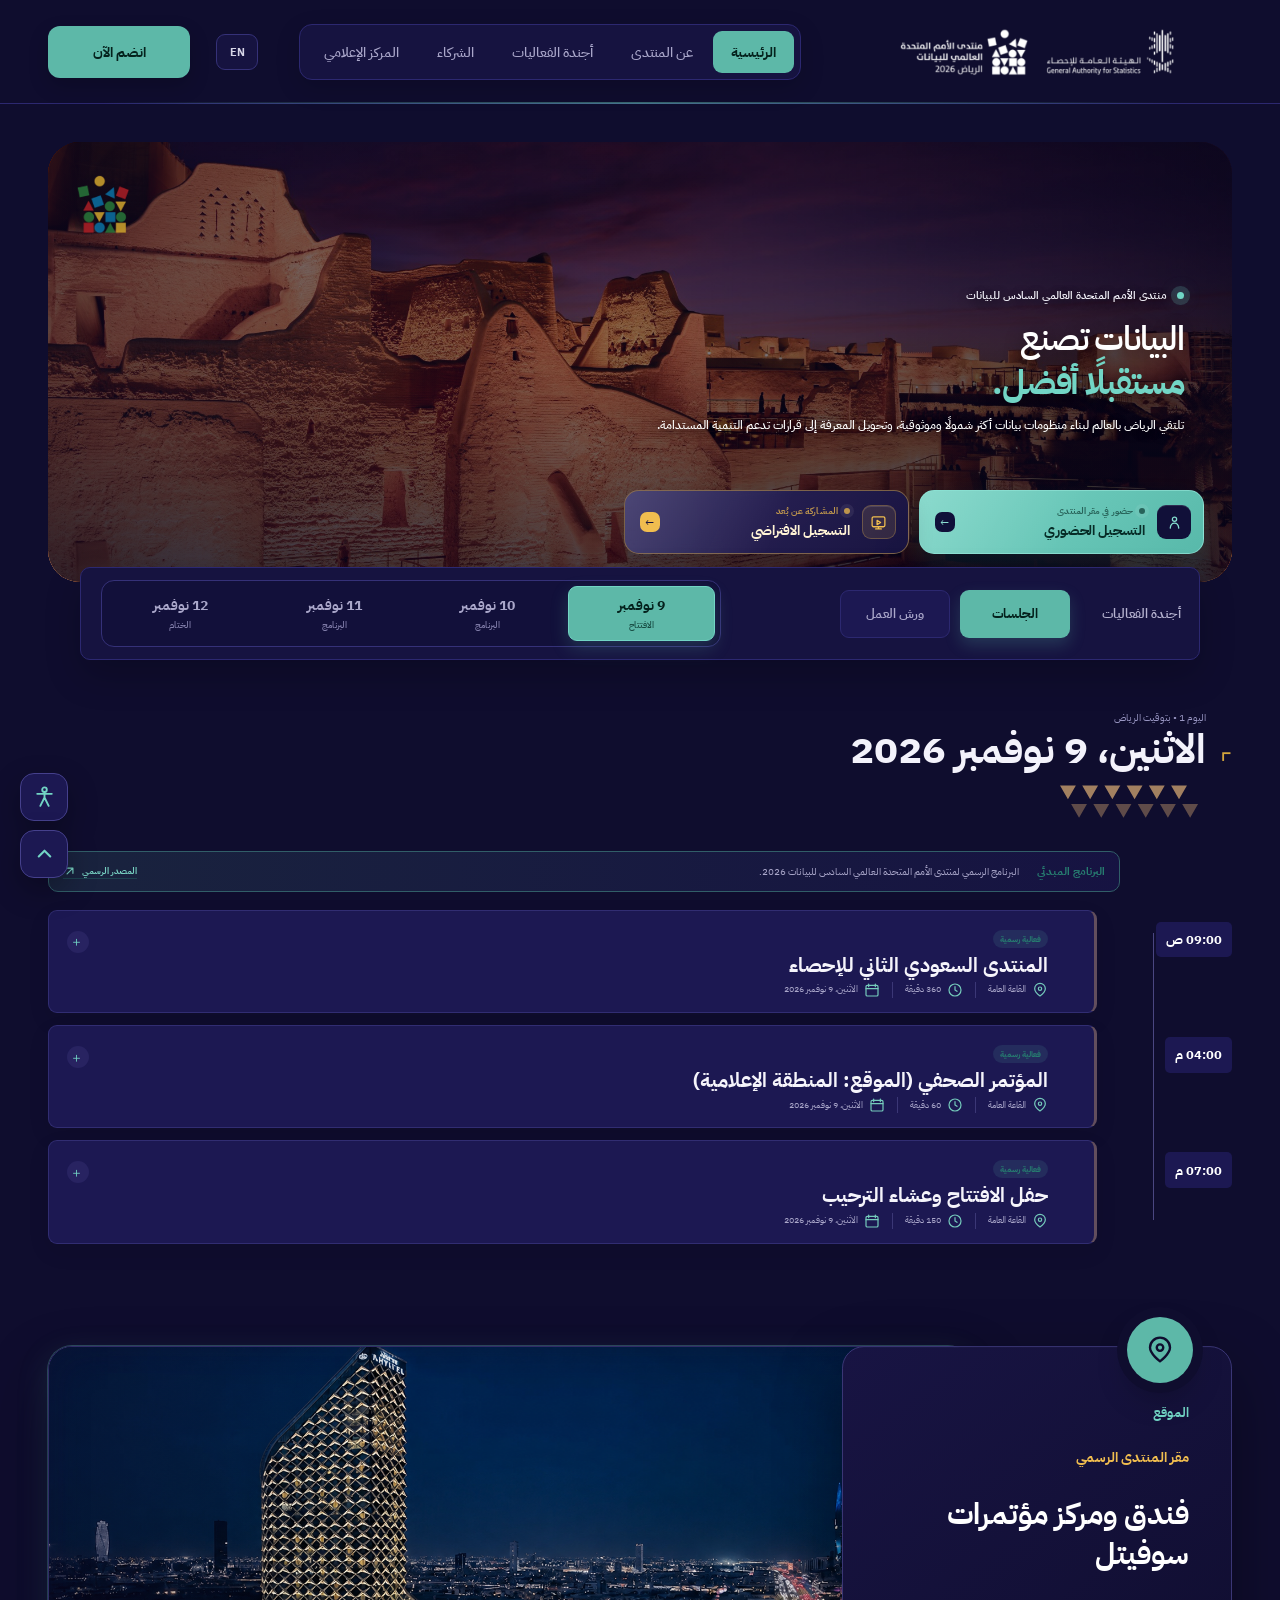
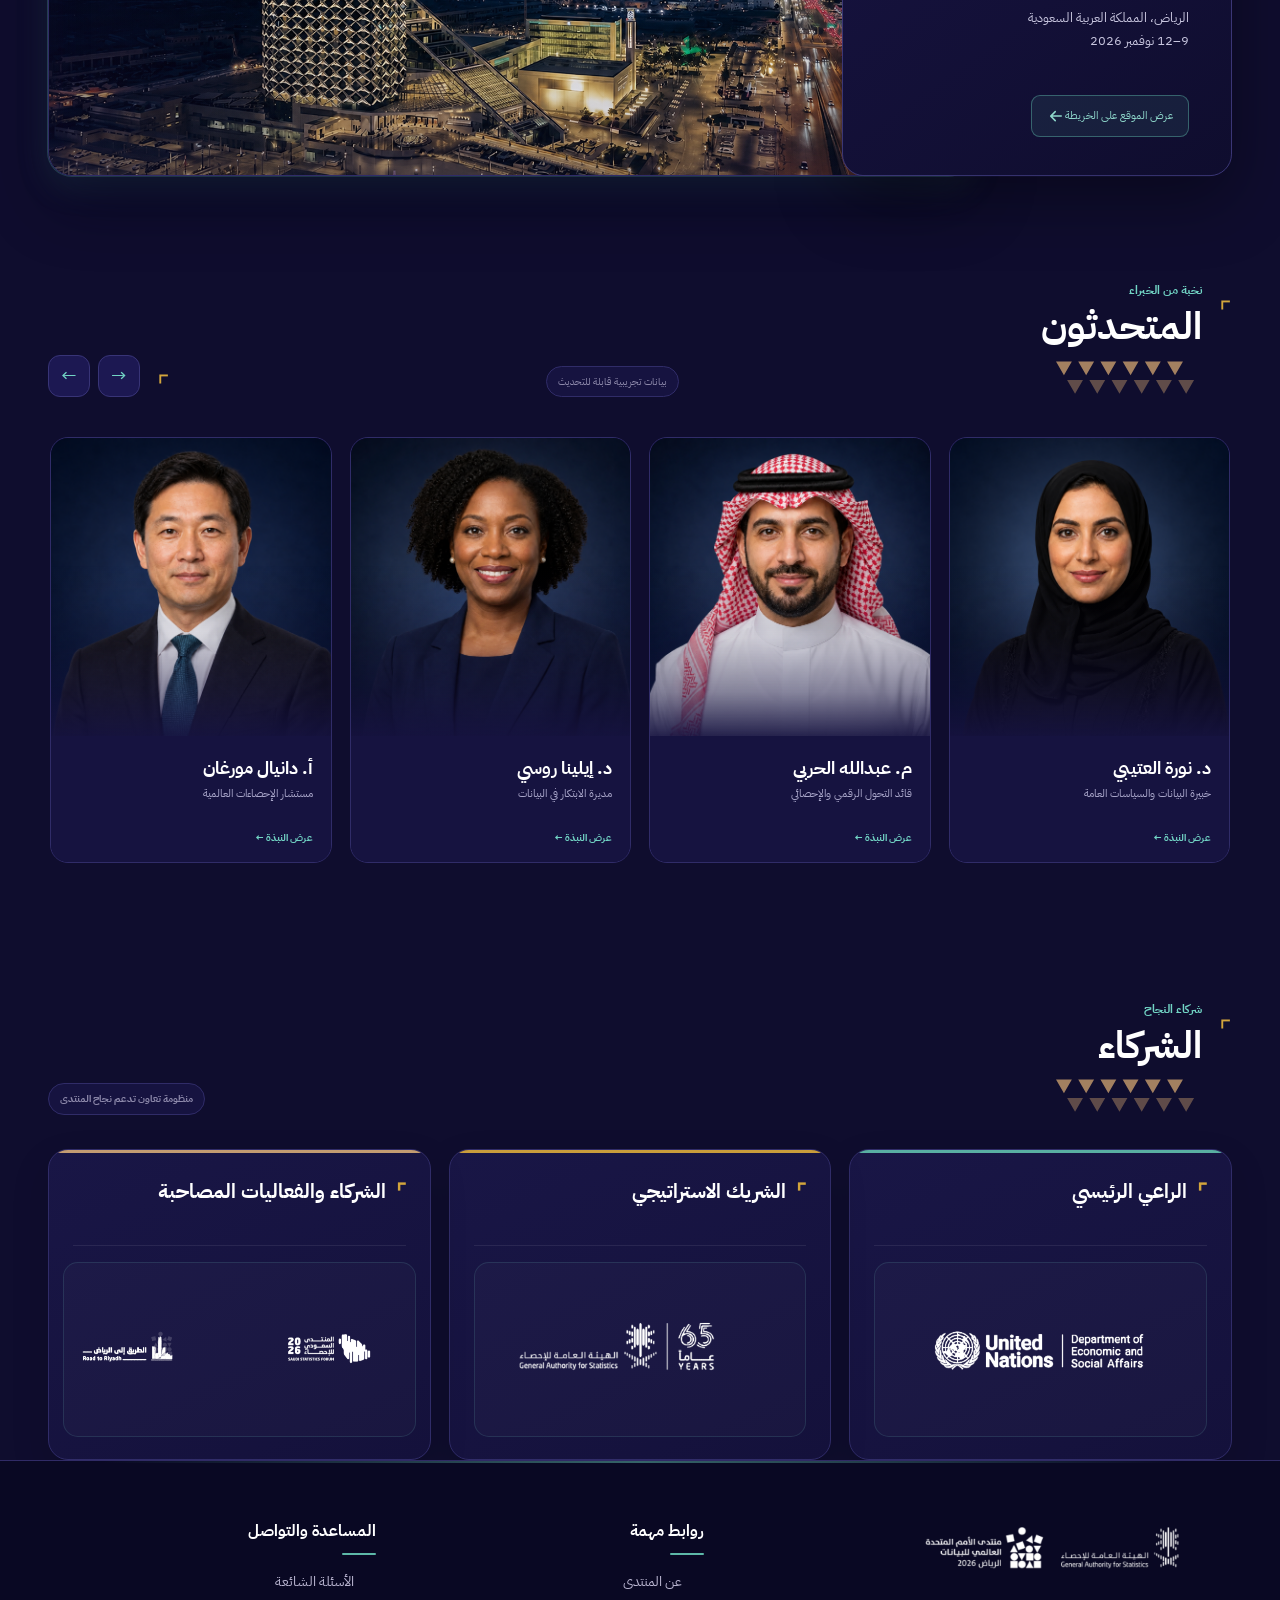
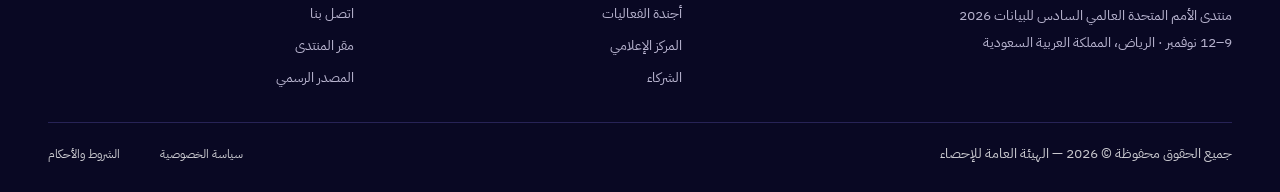
==== commit 01f1f78c: "Add files via upload" ====
--- a/index.html
+++ b/index.html
@@ -1,4 +1,4 @@
-<!doctype html><html lang="ar" dir="rtl"><head><meta charset="UTF-8"><meta name="viewport" content="width=device-width,initial-scale=1"><meta name="theme-color" content="#0f0d2e"><title>منتدى الأمم المتحدة العالمي السادس للبيانات 2026</title><link rel="preconnect" href="https://fonts.googleapis.com"><link rel="preconnect" href="https://fonts.gstatic.com" crossorigin><link href="https://fonts.googleapis.com/css2?family=IBM+Plex+Sans+Arabic:wght@400;500;600;700&display=swap" rel="stylesheet"><link rel="stylesheet" href="styles.css?v=58"></head><body>
+<!doctype html><html lang="ar" dir="rtl"><head><meta charset="UTF-8"><meta name="viewport" content="width=device-width,initial-scale=1"><meta name="theme-color" content="#0f0d2e"><title>منتدى الأمم المتحدة العالمي السادس للبيانات 2026</title><link rel="preconnect" href="https://fonts.googleapis.com"><link rel="preconnect" href="https://fonts.gstatic.com" crossorigin><link href="https://fonts.googleapis.com/css2?family=IBM+Plex+Sans+Arabic:wght@400;500;600;700&display=swap" rel="stylesheet"><link rel="stylesheet" href="styles.css?v=63"></head><body>
 <header><nav class="wrap"><a class="official-logos split-lockup" href="#top" aria-label="المنتدى العالمي للبيانات والهيئة العامة للإحصاء"><img class="logo-part gastat-part" src="assets/gastat-logo-white.png?v=10" alt="شعار الهيئة العامة للإحصاء"><img class="logo-part forum-part" src="assets/forum-logo-ar-white.png?v=10" alt="شعار منتدى الأمم المتحدة العالمي للبيانات"></a><div class="links"><a href="#top">الرئيسية</a><a href="about.html">عن المنتدى</a><a href="#agenda">أجندة الفعاليات</a><a href="#partners">الشركاء</a><a href="media.html">المركز الإعلامي</a></div><a class="lang-switch" href="index-en.html" lang="en" hreflang="en">EN</a><a class="join" href="https://indico.un.org/event/1021645/registrations/24259/" target="_blank" rel="noopener">انضم الآن</a><button class="menu" aria-label="القائمة">☰</button></nav></header>
 <main id="top"><section class="hero hero-v2 wrap"><div class="hero-video" aria-hidden="true"><video class="hero-layer hero-clip active" poster="assets/main-banner.jpg" muted playsinline preload="auto"><source src="assets/forum-hero-fast.mp4?v=56" type="video/mp4"></video><video class="hero-layer hero-clip" muted playsinline preload="auto"><source src="assets/saudi-statistics-forum-2025.mp4?v=48" type="video/mp4"></video></div><div class="hero-shade"></div><img class="hero-color-logo" src="assets/forum-mark-color.png?v=1" alt="شعار منتدى الأمم المتحدة العالمي للبيانات، الرياض 2026"><div class="hero-v2-content"><div class="hero-badge"><i></i><span>منتدى الأمم المتحدة العالمي السادس للبيانات</span></div><h1>البيانات تصنع<br><strong>مستقبلًا أفضل.</strong></h1><p>تلتقي الرياض بالعالم لبناء منظومات بيانات أكثر شمولًا وموثوقية، وتحويل المعرفة إلى قرارات تدعم التنمية المستدامة.</p><div class="hero-registration-modes" aria-label="خيارات التسجيل"><button type="button" class="registration-mode in-person open-form"><span class="mode-icon"><svg viewBox="0 0 24 24" aria-hidden="true"><circle cx="12" cy="7.5" r="3"/><path d="M6 20c.5-4.8 2.5-7 6-7s5.5 2.2 6 7"/></svg></span><span><small>حضور في مقر المنتدى</small><b>التسجيل الحضوري</b></span></button><button type="button" class="registration-mode virtual open-form"><span class="mode-icon"><svg viewBox="0 0 24 24" aria-hidden="true"><rect x="3" y="4" width="18" height="14" rx="2"/><path d="M8 21h8M12 18v3M10 9l5 3-5 3z"/></svg></span><span><small>المشاركة عن بُعد</small><b>التسجيل الافتراضي</b></span></button></div></div><aside class="event-ticket"><div class="ticket-top"><span>RIYADH</span><b>2026</b></div><div class="ticket-date"><strong>09</strong><i>—</i><strong>12</strong><div><b>نوفمبر</b><small>أربعة أيام من الحوار والابتكار</small></div></div><div class="ticket-place"><span>⌖</span><div><small>الموقع</small><b>فندق ومركز مؤتمرات سوفيتل</b></div></div><div class="ticket-status"><i></i> التسجيل الحضوري والافتراضي متاح الآن</div></aside><div class="hero-index">06 <span>النسخة السادسة</span></div></section>
 <section class="toolbar wrap"><div class="filter"><span>أجندة الفعاليات</span><button class="active" data-kind="session">الجلسات</button><button data-kind="workshop">ورش العمل</button></div><div class="day-picker"><label for="programme-day">اختر اليوم</label><select id="programme-day" aria-label="اختيار اليوم"><option>9 نوفمبر — الافتتاح</option><option selected>10 نوفمبر — البرنامج الرئيسي</option><option>11 نوفمبر</option><option>12 نوفمبر — الختام</option></select><span aria-hidden="true">⌄</span></div></section>
@@ -21,4 +21,4 @@
 <section class="speakers-section wrap" id="speakers"><div class="speakers-heading"><div><span>نخبة من الخبراء</span><h2>المتحدثون</h2></div><small>بيانات تجريبية قابلة للتحديث</small></div><div class="speakers-grid"><button class="speaker-card" type="button" data-name="د. نورة العتيبي" data-role="خبيرة البيانات والسياسات العامة" data-bio="متخصصة في تطوير السياسات العامة القائمة على الأدلة، وبناء منظومات البيانات التي تدعم اتخاذ القرار وتعزز أثر البرامج التنموية." data-image="assets/speaker-saudi-woman.webp"><span class="speaker-image"><img src="assets/speaker-saudi-woman.webp" alt="د. نورة العتيبي"></span><span class="speaker-info"><b>د. نورة العتيبي</b><small>خبيرة البيانات والسياسات العامة</small><i>عرض النبذة ←</i></span></button><button class="speaker-card" type="button" data-name="م. عبدالله الحربي" data-role="قائد التحول الرقمي والإحصائي" data-bio="قيادي متخصص في التحول الرقمي وتطوير المنتجات الإحصائية، وله خبرة في توظيف التقنيات الناشئة لتحسين جودة البيانات والخدمات." data-image="assets/speaker-saudi-man.webp"><span class="speaker-image"><img src="assets/speaker-saudi-man.webp" alt="م. عبدالله الحربي"></span><span class="speaker-info"><b>م. عبدالله الحربي</b><small>قائد التحول الرقمي والإحصائي</small><i>عرض النبذة ←</i></span></button><button class="speaker-card" type="button" data-name="د. إيلينا روسي" data-role="مديرة الابتكار في البيانات" data-bio="خبيرة دولية في ابتكار البيانات وتطوير الشراكات متعددة الأطراف، وتعمل على تحويل البيانات إلى حلول عملية تدعم التنمية المستدامة." data-image="assets/speaker-international-woman.webp"><span class="speaker-image"><img src="assets/speaker-international-woman.webp" alt="د. إيلينا روسي"></span><span class="speaker-info"><b>د. إيلينا روسي</b><small>مديرة الابتكار في البيانات</small><i>عرض النبذة ←</i></span></button><button class="speaker-card" type="button" data-name="أ. دانيال مورغان" data-role="مستشار الإحصاءات العالمية" data-bio="مستشار دولي في الإحصاءات الرسمية وحوكمة البيانات، شارك في تطوير برامج دولية لبناء القدرات وتعزيز التعاون بين المؤسسات الإحصائية." data-image="assets/speaker-international-man.webp"><span class="speaker-image"><img src="assets/speaker-international-man.webp" alt="أ. دانيال مورغان"></span><span class="speaker-info"><b>أ. دانيال مورغان</b><small>مستشار الإحصاءات العالمية</small><i>عرض النبذة ←</i></span></button></div></section>
 <section class="partners wrap" id="partners"><article><h2><span>⌜</span> الراعي الرئيسي</h2><div class="real-logo-box"><img src="assets/partner-un-white.png" alt="الأمم المتحدة وإدارة الشؤون الاقتصادية والاجتماعية"></div></article><article><h2><span>⌜</span> الشريك الاستراتيجي</h2><div class="real-logo-box"><img src="assets/partner-gastat-white.png" alt="الهيئة العامة للإحصاء"></div></article><article><h2><span>⌜</span> الشركاء والفعاليات المصاحبة</h2><div class="real-logo-box events-logos"><img src="assets/partner-events-white.png" alt="الطريق إلى الرياض والمنتدى السعودي للإحصاء"></div></article></section>
 </main><footer class="site-footer"><div class="wrap"><div class="footer-main"><div class="footer-brand"><a class="footer-logos split-lockup" href="index.html" aria-label="منتدى الأمم المتحدة العالمي للبيانات والهيئة العامة للإحصاء"><img class="logo-part gastat-part" src="assets/gastat-logo-white.png?v=10" alt="شعار الهيئة العامة للإحصاء"><img class="logo-part forum-part" src="assets/forum-logo-ar-white.png?v=10" alt="شعار المنتدى"></a><p>منتدى الأمم المتحدة العالمي السادس للبيانات 2026<br>9–12 نوفمبر · الرياض، المملكة العربية السعودية</p></div><div class="footer-column"><h3>روابط مهمة</h3><nav><a href="about.html">عن المنتدى</a><a href="index.html#agenda">أجندة الفعاليات</a><a href="media.html">المركز الإعلامي</a><a href="index.html#partners">الشركاء</a></nav></div><div class="footer-column"><h3>المساعدة والتواصل</h3><nav><a href="about.html#faq">الأسئلة الشائعة</a><a href="#">اتصل بنا</a><a href="#">مقر المنتدى</a><a href="https://www.stats.gov.sa/ar/united-nations-world-data-forum" target="_blank" rel="noopener">المصدر الرسمي</a></nav></div></div><div class="footer-bottom"><p>جميع الحقوق محفوظة © 2026 — الهيئة العامة للإحصاء</p><div class="footer-bottom-links"><a href="#">سياسة الخصوصية</a><a href="#">الشروط والأحكام</a></div></div></div></footer>
-<dialog id="registration"><button class="close">×</button><div class="form-title"><small>تسجيل الاهتمام</small><h2>كن جزءًا من الحدث</h2><p>سنرسل لك إشعارًا عند فتح التسجيل الرسمي.</p></div><form><label>الاسم الكامل *<input required autocomplete="name"></label><div class="row"><label>البريد الإلكتروني *<input type="email" required autocomplete="email"></label><label>رقم الجوال *<input type="tel" required></label></div><label>الجهة<input></label><label>الصفة *<select required><option value="">اختر الصفة</option><option>قيادي / صانع قرار</option><option>مختص بيانات وتقنية</option><option>باحث أو أكاديمي</option><option>طالب أو طالبة</option><option>أخرى</option></select></label><label class="consent"><input type="checkbox" required> أوافق على استخدام بياناتي للتواصل حول المنتدى.</label><button class="primary" type="submit">إرسال الطلب <svg class="inline-arrow" viewBox="0 0 24 24" aria-hidden="true"><path d="M19 12H5m6-6-6 6 6 6"/></svg></button></form><div class="success" hidden><i>✓</i><h2>تم تسجيل اهتمامك</h2><p>شكرًا لك، سنتواصل معك عند فتح التسجيل.</p><button class="primary done">العودة للموقع</button></div></dialog><script src="script.js?v=58"></script></body></html>
+<dialog id="registration"><button class="close">×</button><div class="form-title"><small>تسجيل الاهتمام</small><h2>كن جزءًا من الحدث</h2><p>سنرسل لك إشعارًا عند فتح التسجيل الرسمي.</p></div><form><label>الاسم الكامل *<input required autocomplete="name"></label><div class="row"><label>البريد الإلكتروني *<input type="email" required autocomplete="email"></label><label>رقم الجوال *<input type="tel" required></label></div><label>الجهة<input></label><label>الصفة *<select required><option value="">اختر الصفة</option><option>قيادي / صانع قرار</option><option>مختص بيانات وتقنية</option><option>باحث أو أكاديمي</option><option>طالب أو طالبة</option><option>أخرى</option></select></label><label class="consent"><input type="checkbox" required> أوافق على استخدام بياناتي للتواصل حول المنتدى.</label><button class="primary" type="submit">إرسال الطلب <svg class="inline-arrow" viewBox="0 0 24 24" aria-hidden="true"><path d="M19 12H5m6-6-6 6 6 6"/></svg></button></form><div class="success" hidden><i>✓</i><h2>تم تسجيل اهتمامك</h2><p>شكرًا لك، سنتواصل معك عند فتح التسجيل.</p><button class="primary done">العودة للموقع</button></div></dialog><script src="script.js?v=60"></script></body></html>
--- a/styles.css
+++ b/styles.css
@@ -1126,4 +1126,5 @@
 html.a11y-high-contrast .card,html.a11y-high-contrast .news-item,html.a11y-high-contrast .media-tile,html.a11y-high-contrast .partners article{border-color:#8b85e5!important}
 html.a11y-reduce-motion{scroll-behavior:auto!important}
 html.a11y-reduce-motion *,html.a11y-reduce-motion *::before,html.a11y-reduce-motion *::after{animation-duration:.001ms!important;animation-iteration-count:1!important;transition-duration:.001ms!important;scroll-behavior:auto!important}
+.workshop-topics p{margin:0;color:#f1f0f8;font-size:13px;line-height:1.9}
 @media(max-width:700px){.a11y-dock{bottom:14px;gap:7px}html[dir="rtl"] .a11y-dock{left:12px}html[dir="ltr"] .a11y-dock{right:12px}.a11y-toggle,.back-to-top{width:43px;height:43px;border-radius:12px}.a11y-toggle svg{width:22px;height:22px}.back-to-top svg{width:21px;height:21px}.a11y-panel{position:fixed;right:12px!important;left:12px!important;bottom:66px;width:auto;max-width:none}.a11y-font-controls button{min-height:44px}}
